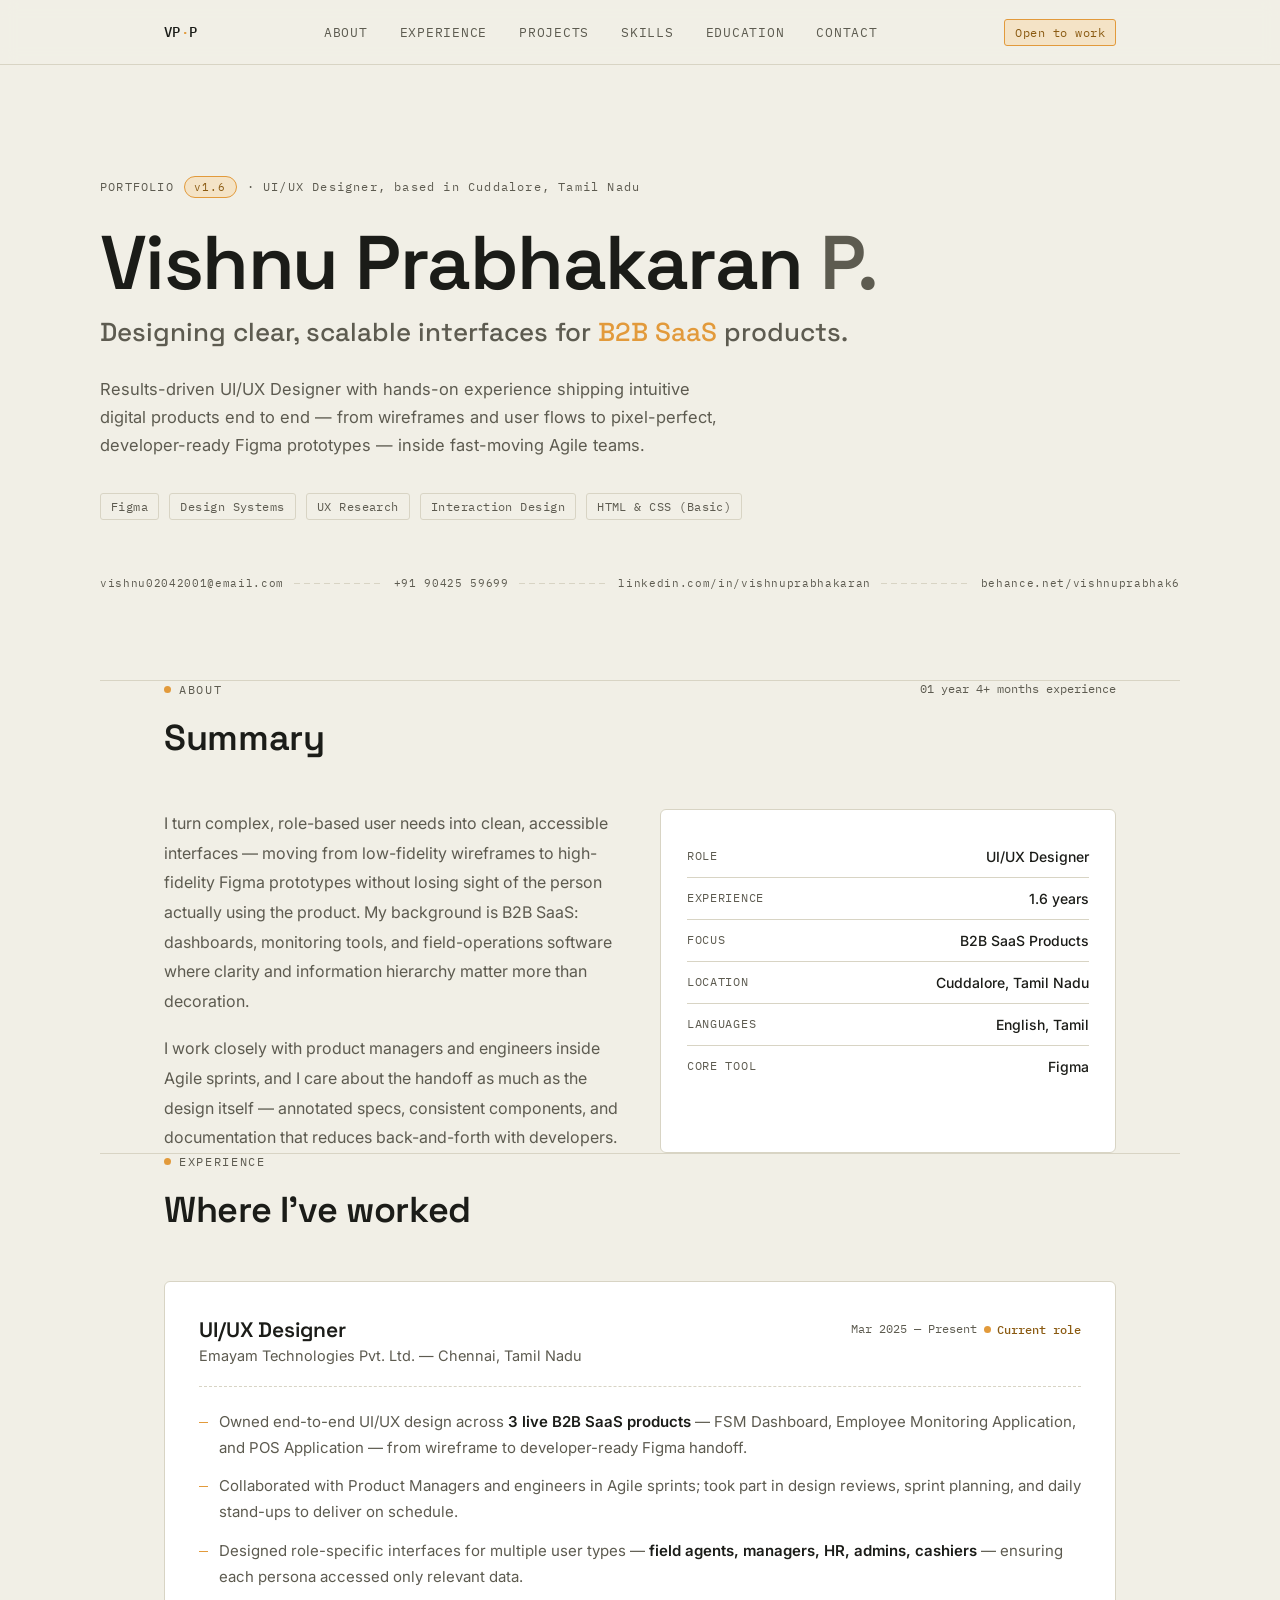
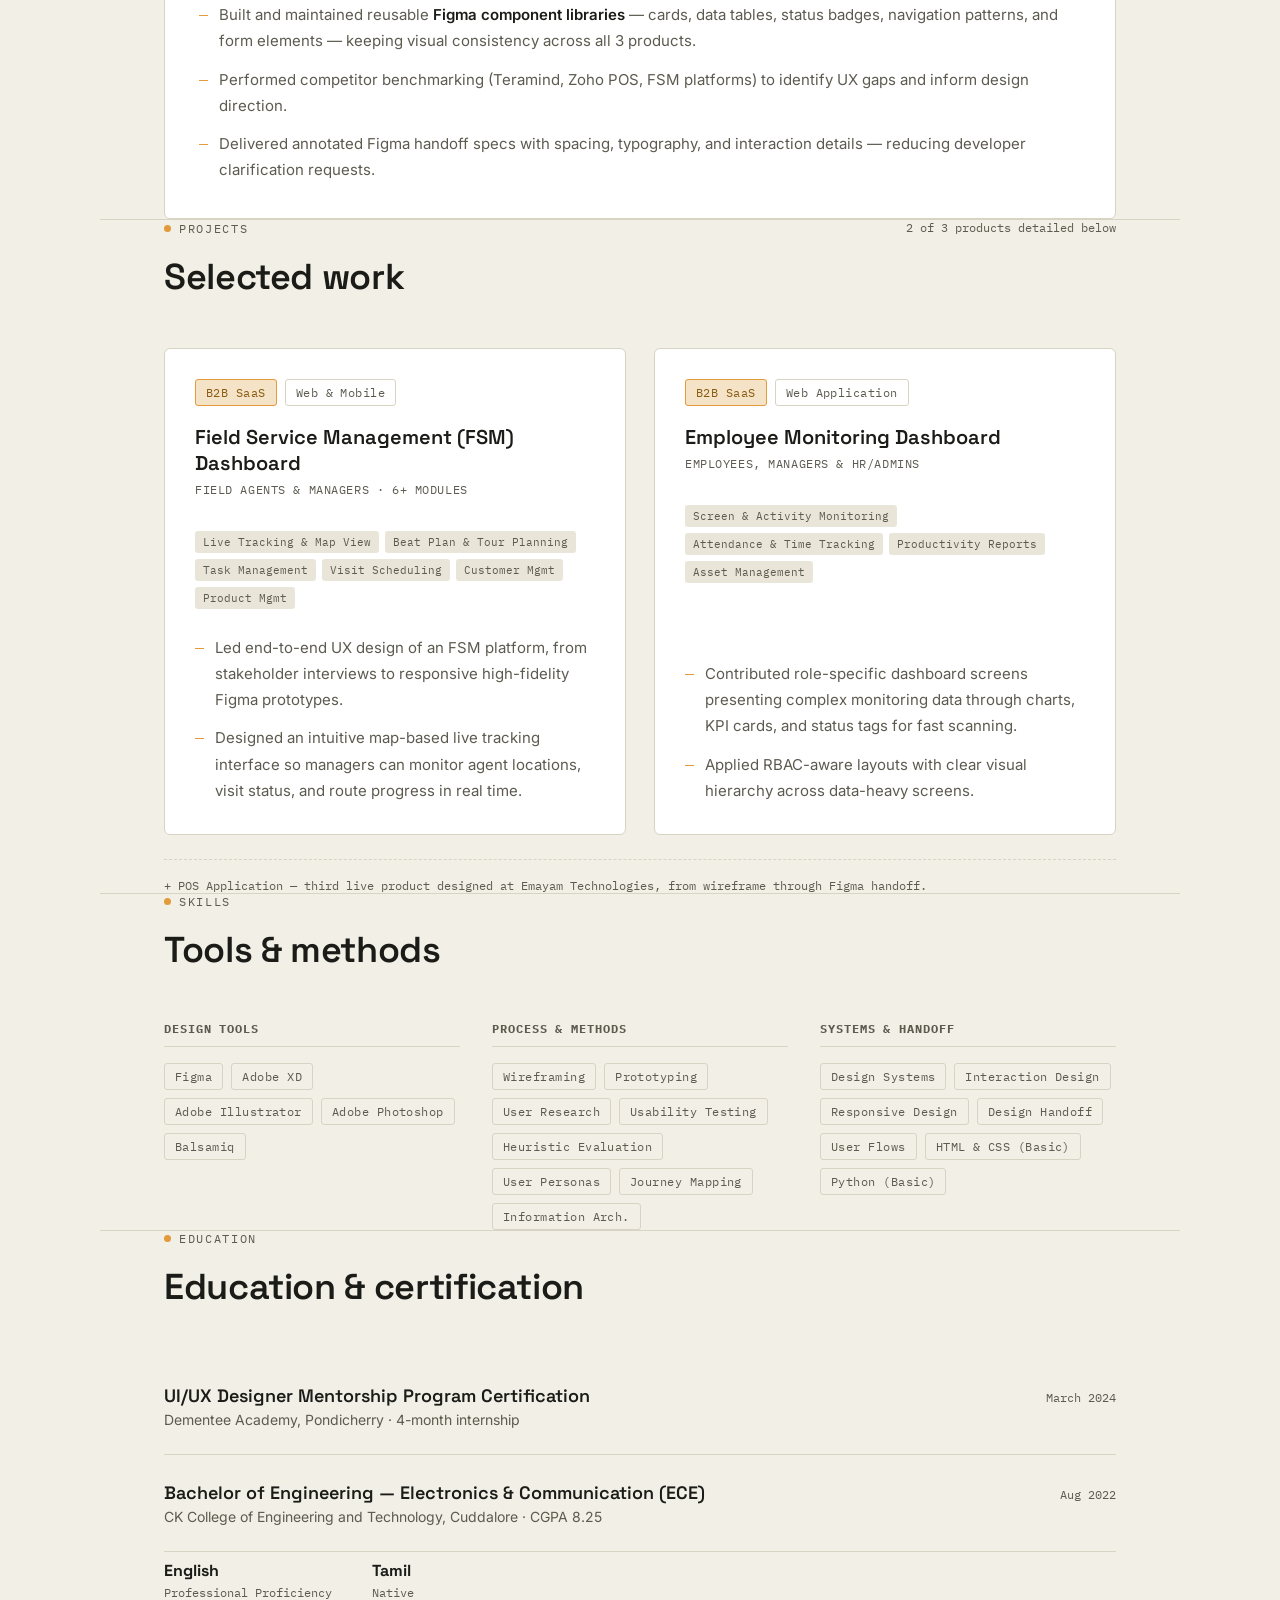
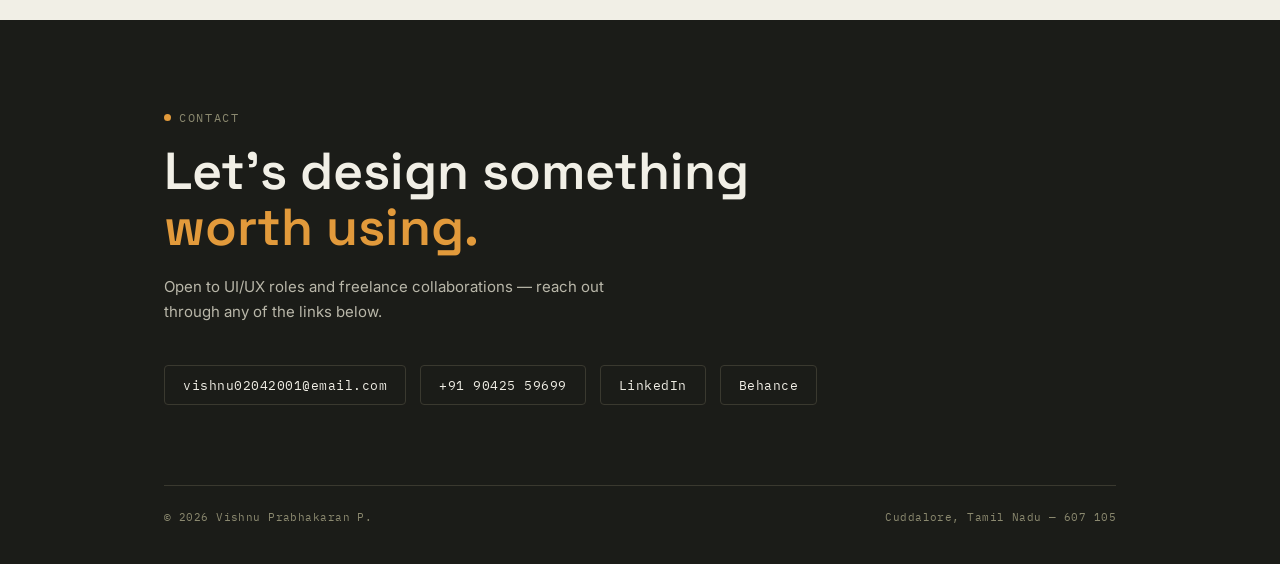
==== index.html @ 90a0cad5 "Initial portfolio commit" ====
<!DOCTYPE html>
<html lang="en">
<head>
<meta charset="UTF-8">
<meta name="viewport" content="width=device-width, initial-scale=1.0">
<title>Vishnu Prabhakaran P — UI/UX Designer</title>
<link rel="preconnect" href="https://fonts.googleapis.com">
<link rel="preconnect" href="https://fonts.gstatic.com" crossorigin>
<link href="https://fonts.googleapis.com/css2?family=Space+Grotesk:wght@400;500;600;700&family=Inter:wght@400;500;600&family=IBM+Plex+Mono:wght@400;500&display=swap" rel="stylesheet">
<style>
  :root{
    /* 60% */
    --paper: #F1EFE6;
    --paper-2: #E9E6D9;
    /* 30% */
    --ink: #1B1C18;
    --ink-soft: #5D5B50;
    /* 10% */
    --accent: #E29A3B;
    --accent-soft: #F4E3C6;

    --line: #D8D4C4;
    --white: #FFFFFF;

    --font-display: 'Space Grotesk', sans-serif;
    --font-body: 'Inter', sans-serif;
    --font-mono: 'IBM Plex Mono', monospace;

    --max: 1080px;
    --gutter: clamp(20px, 5vw, 64px);
  }

  *{margin:0;padding:0;box-sizing:border-box;}
  html{scroll-behavior:smooth;}
  body{
    background:var(--paper);
    color:var(--ink);
    font-family:var(--font-body);
    -webkit-font-smoothing:antialiased;
    overflow-x:hidden;
  }
  ::selection{background:var(--accent); color:var(--ink);}

  a{color:inherit; text-decoration:none;}
  .wrap{max-width:var(--max); margin:0 auto; padding:0 var(--gutter);}

  /* ---------- utility: mono eyebrow / status dot ---------- */
  .eyebrow{
    display:flex; align-items:center; gap:8px;
    font-family:var(--font-mono); font-size:12px; letter-spacing:.14em;
    text-transform:uppercase; color:var(--ink-soft);
    margin-bottom:18px;
  }
  .dot{width:7px; height:7px; border-radius:50%; background:var(--accent); flex-shrink:0;}

  .tag{
    font-family:var(--font-mono); font-size:11.5px; letter-spacing:.04em;
    padding:5px 10px; border:1px solid var(--line); border-radius:3px;
    color:var(--ink-soft); white-space:nowrap;
  }
  .tag.accent{ border-color:var(--accent); color:#8a5a11; background:var(--accent-soft); }

  /* ---------- nav ---------- */
  header{
    position:sticky; top:0; z-index:50;
    background:rgba(241,239,230,.88); backdrop-filter:blur(8px);
    border-bottom:1px solid var(--line);
  }
  nav.wrap{
    display:flex; align-items:center; justify-content:space-between;
    height:64px;
  }
  .logo{font-family:var(--font-mono); font-size:14px; font-weight:500; letter-spacing:.02em;}
  .logo span{color:var(--accent);}
  .navlinks{display:flex; gap:32px; font-family:var(--font-mono); font-size:12.5px; letter-spacing:.06em; text-transform:uppercase;}
  .navlinks a{position:relative; color:var(--ink-soft); transition:color .2s;}
  .navlinks a:hover{color:var(--ink);}
  .navlinks a::after{
    content:''; position:absolute; left:0; bottom:-4px; width:0; height:1px;
    background:var(--accent); transition:width .25s ease;
  }
  .navlinks a:hover::after{width:100%;}
  .navlinks{display:none;}
  @media(min-width:720px){.navlinks{display:flex;}}

  /* ---------- hero ---------- */
  .hero{padding:110px 0 90px; position:relative;}
  .hero .version{
    font-family:var(--font-mono); font-size:12px; color:var(--ink-soft);
    letter-spacing:.1em; margin-bottom:26px; display:inline-flex; align-items:center; gap:10px;
  }
  .hero .version .pill{
    border:1px solid var(--accent); color:#8a5a11; background:var(--accent-soft);
    padding:3px 9px; border-radius:20px; font-size:11px;
  }
  h1.name{
    font-family:var(--font-display); font-weight:600;
    font-size:clamp(40px, 7vw, 76px); line-height:1.02; letter-spacing:-.02em;
  }
  h1.name em{font-style:normal; color:var(--ink-soft);}
  .role{
    font-family:var(--font-display); font-weight:500;
    font-size:clamp(18px, 2.4vw, 26px); color:var(--ink-soft); margin-top:14px;
  }
  .role .accent-word{color:var(--accent);}
  .lede{
    max-width:620px; margin-top:26px; font-size:16.5px; line-height:1.7; color:var(--ink-soft);
  }
  .hero-meta{
    display:flex; flex-wrap:wrap; gap:10px; margin-top:34px;
  }

  /* dimension / annotation line — signature motif */
  .spec-line{
    display:flex; align-items:center; gap:10px; margin:56px 0 0;
    font-family:var(--font-mono); font-size:11px; color:var(--ink-soft); letter-spacing:.06em;
  }
  .spec-line .rule{flex:1; height:1px; background:repeating-linear-gradient(90deg, var(--line) 0 6px, transparent 6px 10px);}

  /* ---------- section shell ---------- */
  section{padding:88px 0;}
  section.bordered{border-top:1px solid var(--line);}
  .section-head{
    display:flex; align-items:baseline; justify-content:space-between;
    margin-bottom:48px; gap:24px; flex-wrap:wrap;
  }
  h2.h-title{
    font-family:var(--font-display); font-weight:600;
    font-size:clamp(26px, 3.4vw, 36px); letter-spacing:-.01em;
  }
  .h-note{font-family:var(--font-mono); font-size:12px; color:var(--ink-soft);}

  /* ---------- about ---------- */
  .about-grid{display:grid; grid-template-columns:1fr; gap:40px;}
  @media(min-width:800px){.about-grid{grid-template-columns:1fr 1fr;}}
  .about-text p{font-size:16px; line-height:1.85; color:var(--ink-soft);}
  .about-facts{
    border:1px solid var(--line); border-radius:6px; padding:26px;
    background:var(--white);
  }
  .fact-row{
    display:flex; justify-content:space-between; padding:12px 0;
    border-bottom:1px solid var(--line); font-size:14px;
  }
  .fact-row:last-child{border-bottom:none;}
  .fact-row .k{font-family:var(--font-mono); color:var(--ink-soft); text-transform:uppercase; font-size:11.5px; letter-spacing:.06em;}
  .fact-row .v{font-weight:500; text-align:right;}

  /* ---------- experience ---------- */
  .exp-card{
    border:1px solid var(--line); border-radius:6px; background:var(--white);
    padding:34px; position:relative;
  }
  .exp-top{
    display:flex; justify-content:space-between; align-items:flex-start;
    flex-wrap:wrap; gap:12px; margin-bottom:22px; padding-bottom:22px; border-bottom:1px dashed var(--line);
  }
  .exp-role{font-family:var(--font-display); font-weight:600; font-size:21px;}
  .exp-company{color:var(--ink-soft); font-size:14.5px; margin-top:4px;}
  .exp-dates{
    font-family:var(--font-mono); font-size:12px; text-align:right;
    color:var(--ink-soft);
  }
  .exp-dates .status{
    display:inline-flex; align-items:center; gap:6px; margin-top:6px;
    color:#8a5a11; font-weight:500;
  }
  ul.bullets{list-style:none;}
  ul.bullets li{
    position:relative; padding-left:20px; font-size:15px; line-height:1.75;
    color:var(--ink-soft); margin-bottom:12px;
  }
  ul.bullets li::before{
    content:'—'; position:absolute; left:0; color:var(--accent); font-family:var(--font-mono);
  }
  ul.bullets li:last-child{margin-bottom:0;}
  ul.bullets li b{color:var(--ink); font-weight:600;}

  /* ---------- projects ---------- */
  .proj-grid{display:grid; grid-template-columns:1fr; gap:28px;}
  @media(min-width:800px){.proj-grid{grid-template-columns:1fr 1fr;}}
  .proj-card{
    border:1px solid var(--line); border-radius:6px; background:var(--white);
    padding:30px; display:flex; flex-direction:column; height:100%;
  }
  .proj-tags{display:flex; gap:8px; flex-wrap:wrap; margin-bottom:18px;}
  .proj-title{font-family:var(--font-display); font-weight:600; font-size:20px; margin-bottom:6px;}
  .proj-sub{font-family:var(--font-mono); font-size:11.5px; color:var(--ink-soft); text-transform:uppercase; letter-spacing:.05em; margin-bottom:18px;}
  .proj-card ul.bullets{margin-top:auto; padding-top:6px;}
  .proj-modules{
    display:flex; flex-wrap:wrap; gap:6px; margin:16px 0 20px;
  }
  .module-chip{
    font-family:var(--font-mono); font-size:10.8px; color:var(--ink-soft);
    background:var(--paper-2); border-radius:3px; padding:4px 8px;
  }
  .proj-note{
    margin-top:24px; padding-top:18px; border-top:1px dashed var(--line);
    font-family:var(--font-mono); font-size:11.5px; color:var(--ink-soft);
  }

  /* ---------- skills ---------- */
  .skill-groups{display:grid; grid-template-columns:1fr; gap:32px;}
  @media(min-width:720px){.skill-groups{grid-template-columns:repeat(3,1fr);}}
  .skill-group h3{
    font-family:var(--font-mono); font-size:11.5px; text-transform:uppercase;
    letter-spacing:.08em; color:var(--ink-soft); margin-bottom:16px;
    padding-bottom:10px; border-bottom:1px solid var(--line);
  }
  .skill-pills{display:flex; flex-wrap:wrap; gap:8px;}

  /* ---------- education ---------- */
  .edu-item{
    display:grid; grid-template-columns:1fr; gap:6px;
    padding:26px 0; border-bottom:1px solid var(--line);
  }
  .edu-item:first-child{padding-top:0;}
  .edu-item:last-child{border-bottom:none;}
  @media(min-width:680px){.edu-item{grid-template-columns:1fr auto; align-items:baseline; gap:20px;}}
  .edu-title{font-family:var(--font-display); font-weight:600; font-size:18px;}
  .edu-sub{color:var(--ink-soft); font-size:14px; margin-top:4px;}
  .edu-date{font-family:var(--font-mono); font-size:12px; color:var(--ink-soft); white-space:nowrap;}

  .lang-row{display:flex; gap:40px; margin-top:8px; flex-wrap:wrap;}
  .lang-item{font-size:14.5px;}
  .lang-item b{font-family:var(--font-display); display:block; font-size:16px; margin-bottom:2px;}
  .lang-item span{font-family:var(--font-mono); font-size:11.5px; color:var(--ink-soft);}

  /* ---------- footer / contact ---------- */
  footer{
    background:var(--ink); color:var(--paper); padding:90px 0 40px; margin-top:20px;
  }
  .foot-head{
    font-family:var(--font-display); font-weight:600;
    font-size:clamp(30px, 5vw, 52px); line-height:1.08; max-width:620px;
  }
  .foot-head .accent-word{color:var(--accent);}
  .foot-sub{color:#B9B7A9; margin-top:18px; max-width:480px; font-size:15px; line-height:1.7;}
  .foot-links{
    display:flex; flex-wrap:wrap; gap:14px; margin-top:40px;
  }
  .foot-links a{
    font-family:var(--font-mono); font-size:12.5px; letter-spacing:.04em;
    border:1px solid #3A392F; padding:11px 18px; border-radius:4px;
    transition:border-color .2s, color .2s; color:var(--paper);
  }
  .foot-links a:hover{border-color:var(--accent); color:var(--accent);}
  .foot-bottom{
    margin-top:80px; padding-top:24px; border-top:1px solid #3A392F;
    display:flex; justify-content:space-between; flex-wrap:wrap; gap:12px;
    font-family:var(--font-mono); font-size:11px; color:#8B896F; letter-spacing:.04em;
  }
</style>
</head>
<body>

<header>
  <nav class="wrap">
    <div class="logo">VP<span>·</span>P</div>
    <div class="navlinks">
      <a href="#about">About</a>
      <a href="#experience">Experience</a>
      <a href="#projects">Projects</a>
      <a href="#skills">Skills</a>
      <a href="#education">Education</a>
      <a href="#contact">Contact</a>
    </div>
    <div class="tag accent">Open to work</div>
  </nav>
</header>

<main>

  <!-- HERO -->
  <section class="hero wrap">
    <div class="version">
      <span>PORTFOLIO</span>
      <span class="pill">v1.6</span>
      <span>· UI/UX Designer, based in Cuddalore, Tamil Nadu</span>
    </div>
    <h1 class="name">Vishnu Prabhakaran <em>P.</em></h1>
    <p class="role">Designing clear, scalable interfaces for <span class="accent-word">B2B SaaS</span> products.</p>
    <p class="lede">
      Results-driven UI/UX Designer with hands-on experience shipping intuitive digital products
      end to end — from wireframes and user flows to pixel-perfect, developer-ready Figma prototypes —
      inside fast-moving Agile teams.
    </p>
    <div class="hero-meta">
      <span class="tag">Figma</span>
      <span class="tag">Design Systems</span>
      <span class="tag">UX Research</span>
      <span class="tag">Interaction Design</span>
      <span class="tag">HTML &amp; CSS (Basic)</span>
    </div>
    <div class="spec-line">
      <span>vishnu02042001@email.com</span>
      <span class="rule"></span>
      <span>+91 90425 59699</span>
      <span class="rule"></span>
      <span>linkedin.com/in/vishnuprabhakaran</span>
      <span class="rule"></span>
      <span>behance.net/vishnuprabhak6</span>
    </div>
  </section>

  <!-- ABOUT -->
  <section id="about" class="bordered wrap">
    <div class="section-head">
      <div>
        <div class="eyebrow"><span class="dot"></span>About</div>
        <h2 class="h-title">Summary</h2>
      </div>
      <span class="h-note">01 year 4+ months experience</span>
    </div>
    <div class="about-grid">
      <div class="about-text">
        <p>
          I turn complex, role-based user needs into clean, accessible interfaces — moving from
          low-fidelity wireframes to high-fidelity Figma prototypes without losing sight of the
          person actually using the product. My background is B2B SaaS: dashboards, monitoring
          tools, and field-operations software where clarity and information hierarchy matter more
          than decoration.
        </p>
        <p style="margin-top:18px;">
          I work closely with product managers and engineers inside Agile sprints, and I care about
          the handoff as much as the design itself — annotated specs, consistent components, and
          documentation that reduces back-and-forth with developers.
        </p>
      </div>
      <div class="about-facts">
        <div class="fact-row"><span class="k">Role</span><span class="v">UI/UX Designer</span></div>
        <div class="fact-row"><span class="k">Experience</span><span class="v">1.6 years</span></div>
        <div class="fact-row"><span class="k">Focus</span><span class="v">B2B SaaS Products</span></div>
        <div class="fact-row"><span class="k">Location</span><span class="v">Cuddalore, Tamil Nadu</span></div>
        <div class="fact-row"><span class="k">Languages</span><span class="v">English, Tamil</span></div>
        <div class="fact-row"><span class="k">Core tool</span><span class="v">Figma</span></div>
      </div>
    </div>
  </section>

  <!-- EXPERIENCE -->
  <section id="experience" class="bordered wrap">
    <div class="section-head">
      <div>
        <div class="eyebrow"><span class="dot"></span>Experience</div>
        <h2 class="h-title">Where I've worked</h2>
      </div>
    </div>
    <div class="exp-card">
      <div class="exp-top">
        <div>
          <div class="exp-role">UI/UX Designer</div>
          <div class="exp-company">Emayam Technologies Pvt. Ltd. — Chennai, Tamil Nadu</div>
        </div>
        <div class="exp-dates">
          Mar 2025 — Present
          <div class="status"><span class="dot"></span>Current role</div>
        </div>
      </div>
      <ul class="bullets">
        <li>Owned end-to-end UI/UX design across <b>3 live B2B SaaS products</b> — FSM Dashboard, Employee Monitoring Application, and POS Application — from wireframe to developer-ready Figma handoff.</li>
        <li>Collaborated with Product Managers and engineers in Agile sprints; took part in design reviews, sprint planning, and daily stand-ups to deliver on schedule.</li>
        <li>Designed role-specific interfaces for multiple user types — <b>field agents, managers, HR, admins, cashiers</b> — ensuring each persona accessed only relevant data.</li>
        <li>Built and maintained reusable <b>Figma component libraries</b> — cards, data tables, status badges, navigation patterns, and form elements — keeping visual consistency across all 3 products.</li>
        <li>Performed competitor benchmarking (Teramind, Zoho POS, FSM platforms) to identify UX gaps and inform design direction.</li>
        <li>Delivered annotated Figma handoff specs with spacing, typography, and interaction details — reducing developer clarification requests.</li>
      </ul>
    </div>
  </section>

  <!-- PROJECTS -->
  <section id="projects" class="bordered wrap">
    <div class="section-head">
      <div>
        <div class="eyebrow"><span class="dot"></span>Projects</div>
        <h2 class="h-title">Selected work</h2>
      </div>
      <span class="h-note">2 of 3 products detailed below</span>
    </div>
    <div class="proj-grid">
      <div class="proj-card">
        <div class="proj-tags">
          <span class="tag accent">B2B SaaS</span>
          <span class="tag">Web &amp; Mobile</span>
        </div>
        <div class="proj-title">Field Service Management (FSM) Dashboard</div>
        <div class="proj-sub">Field agents &amp; managers · 6+ modules</div>
        <div class="proj-modules">
          <span class="module-chip">Live Tracking &amp; Map View</span>
          <span class="module-chip">Beat Plan &amp; Tour Planning</span>
          <span class="module-chip">Task Management</span>
          <span class="module-chip">Visit Scheduling</span>
          <span class="module-chip">Customer Mgmt</span>
          <span class="module-chip">Product Mgmt</span>
        </div>
        <ul class="bullets">
          <li>Led end-to-end UX design of an FSM platform, from stakeholder interviews to responsive high-fidelity Figma prototypes.</li>
          <li>Designed an intuitive map-based live tracking interface so managers can monitor agent locations, visit status, and route progress in real time.</li>
        </ul>
      </div>
      <div class="proj-card">
        <div class="proj-tags">
          <span class="tag accent">B2B SaaS</span>
          <span class="tag">Web Application</span>
        </div>
        <div class="proj-title">Employee Monitoring Dashboard</div>
        <div class="proj-sub">Employees, managers &amp; HR/admins</div>
        <div class="proj-modules">
          <span class="module-chip">Screen &amp; Activity Monitoring</span>
          <span class="module-chip">Attendance &amp; Time Tracking</span>
          <span class="module-chip">Productivity Reports</span>
          <span class="module-chip">Asset Management</span>
        </div>
        <ul class="bullets">
          <li>Contributed role-specific dashboard screens presenting complex monitoring data through charts, KPI cards, and status tags for fast scanning.</li>
          <li>Applied RBAC-aware layouts with clear visual hierarchy across data-heavy screens.</li>
        </ul>
      </div>
    </div>
    <div class="proj-note">+ POS Application — third live product designed at Emayam Technologies, from wireframe through Figma handoff.</div>
  </section>

  <!-- SKILLS -->
  <section id="skills" class="bordered wrap">
    <div class="section-head">
      <div>
        <div class="eyebrow"><span class="dot"></span>Skills</div>
        <h2 class="h-title">Tools &amp; methods</h2>
      </div>
    </div>
    <div class="skill-groups">
      <div class="skill-group">
        <h3>Design Tools</h3>
        <div class="skill-pills">
          <span class="tag">Figma</span>
          <span class="tag">Adobe XD</span>
          <span class="tag">Adobe Illustrator</span>
          <span class="tag">Adobe Photoshop</span>
          <span class="tag">Balsamiq</span>
        </div>
      </div>
      <div class="skill-group">
        <h3>Process &amp; Methods</h3>
        <div class="skill-pills">
          <span class="tag">Wireframing</span>
          <span class="tag">Prototyping</span>
          <span class="tag">User Research</span>
          <span class="tag">Usability Testing</span>
          <span class="tag">Heuristic Evaluation</span>
          <span class="tag">User Personas</span>
          <span class="tag">Journey Mapping</span>
          <span class="tag">Information Arch.</span>
        </div>
      </div>
      <div class="skill-group">
        <h3>Systems &amp; Handoff</h3>
        <div class="skill-pills">
          <span class="tag">Design Systems</span>
          <span class="tag">Interaction Design</span>
          <span class="tag">Responsive Design</span>
          <span class="tag">Design Handoff</span>
          <span class="tag">User Flows</span>
          <span class="tag">HTML &amp; CSS (Basic)</span>
          <span class="tag">Python (Basic)</span>
        </div>
      </div>
    </div>
  </section>

  <!-- EDUCATION -->
  <section id="education" class="bordered wrap">
    <div class="section-head">
      <div>
        <div class="eyebrow"><span class="dot"></span>Education</div>
        <h2 class="h-title">Education &amp; certification</h2>
      </div>
    </div>
    <div class="edu-item">
      <div>
        <div class="edu-title">UI/UX Designer Mentorship Program Certification</div>
        <div class="edu-sub">Dementee Academy, Pondicherry · 4-month internship</div>
      </div>
      <div class="edu-date">March 2024</div>
    </div>
    <div class="edu-item">
      <div>
        <div class="edu-title">Bachelor of Engineering — Electronics &amp; Communication (ECE)</div>
        <div class="edu-sub">CK College of Engineering and Technology, Cuddalore · CGPA 8.25</div>
      </div>
      <div class="edu-date">Aug 2022</div>
    </div>

    <div class="lang-row">
      <div class="lang-item"><b>English</b><span>Professional Proficiency</span></div>
      <div class="lang-item"><b>Tamil</b><span>Native</span></div>
    </div>
  </section>

</main>

<footer id="contact">
  <div class="wrap">
    <div class="eyebrow" style="color:#8B896F;"><span class="dot"></span>Contact</div>
    <h2 class="foot-head">Let's design something <span class="accent-word">worth using.</span></h2>
    <p class="foot-sub">Open to UI/UX roles and freelance collaborations — reach out through any of the links below.</p>
    <div class="foot-links">
      <a href="mailto:vishnu02042001@email.com">vishnu02042001@email.com</a>
      <a href="tel:+919042559699">+91 90425 59699</a>
      <a href="https://www.linkedin.com/in/vishnuprabhakaran" target="_blank" rel="noopener">LinkedIn</a>
      <a href="https://www.behance.net/vishnuprabhak6" target="_blank" rel="noopener">Behance</a>
    </div>
    <div class="foot-bottom">
      <span>© 2026 Vishnu Prabhakaran P.</span>
      <span>Cuddalore, Tamil Nadu — 607 105</span>
    </div>
  </div>
</footer>

</body>
</html>
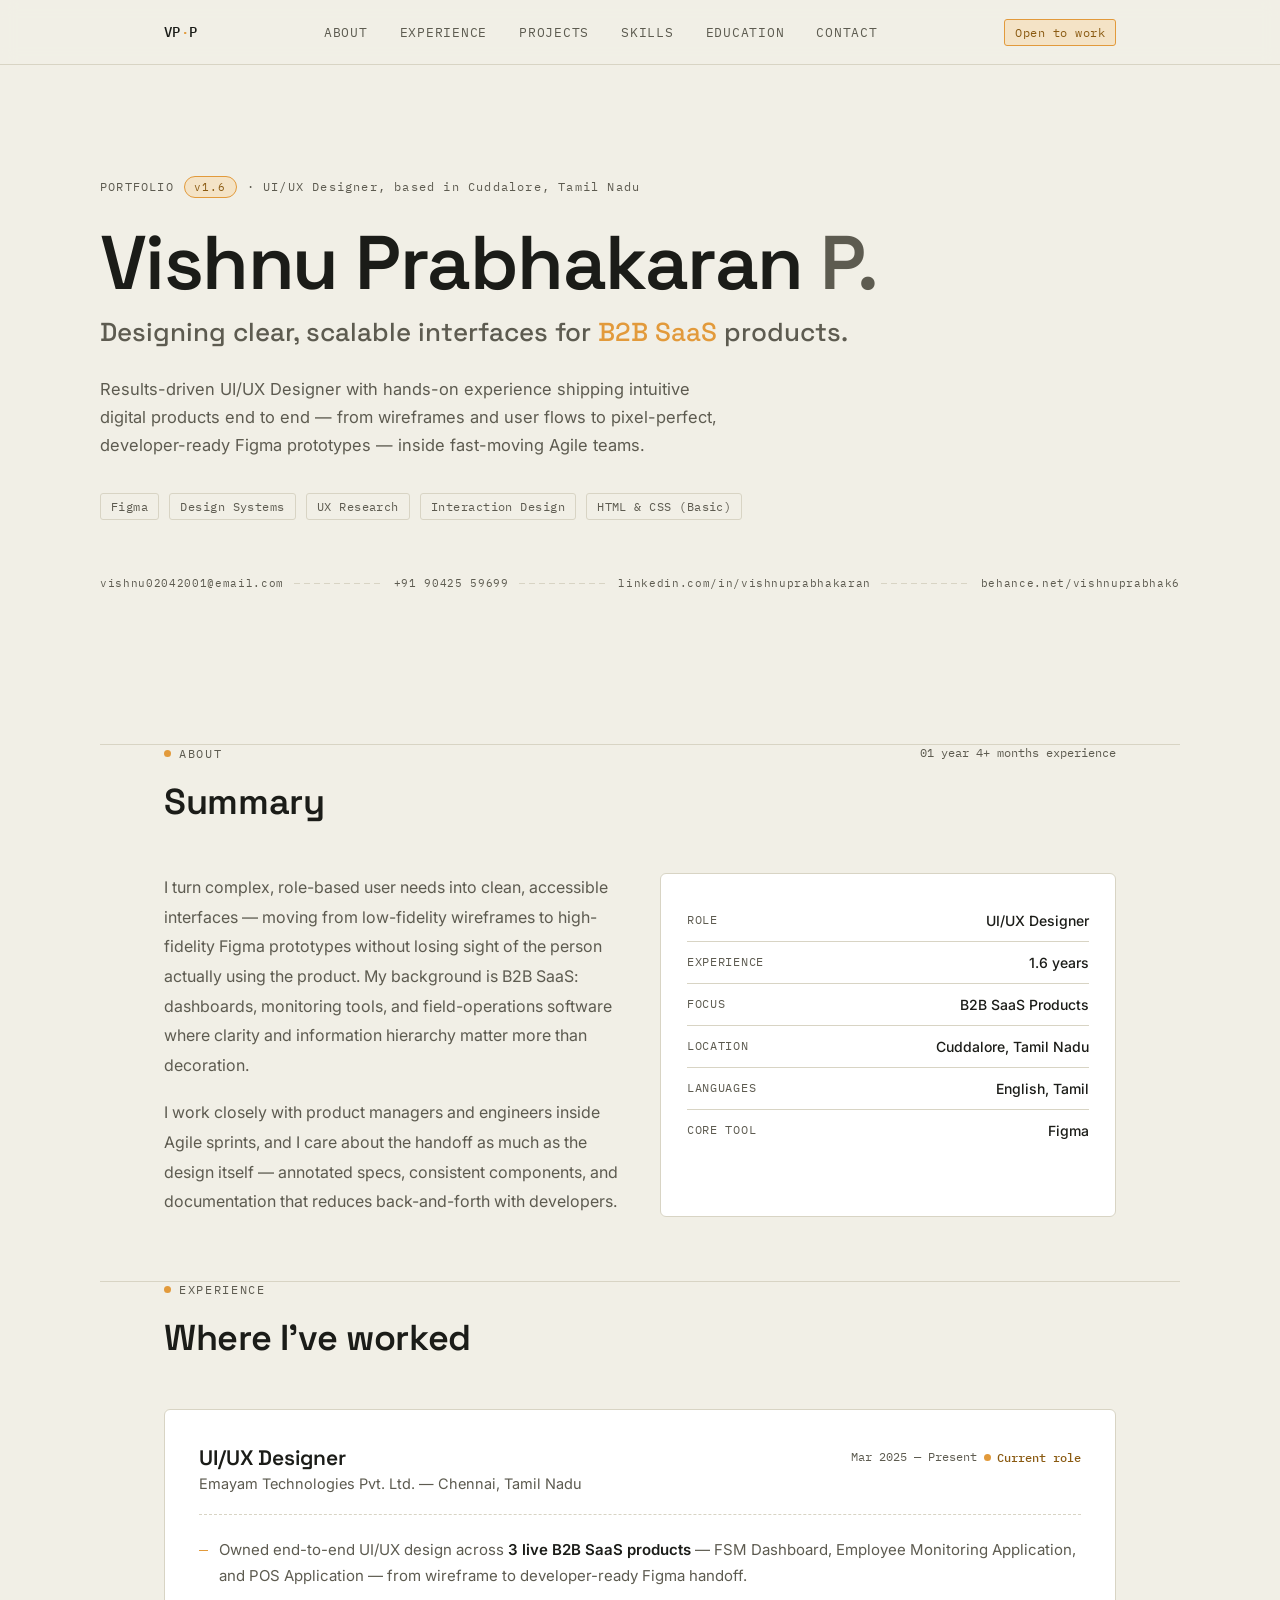
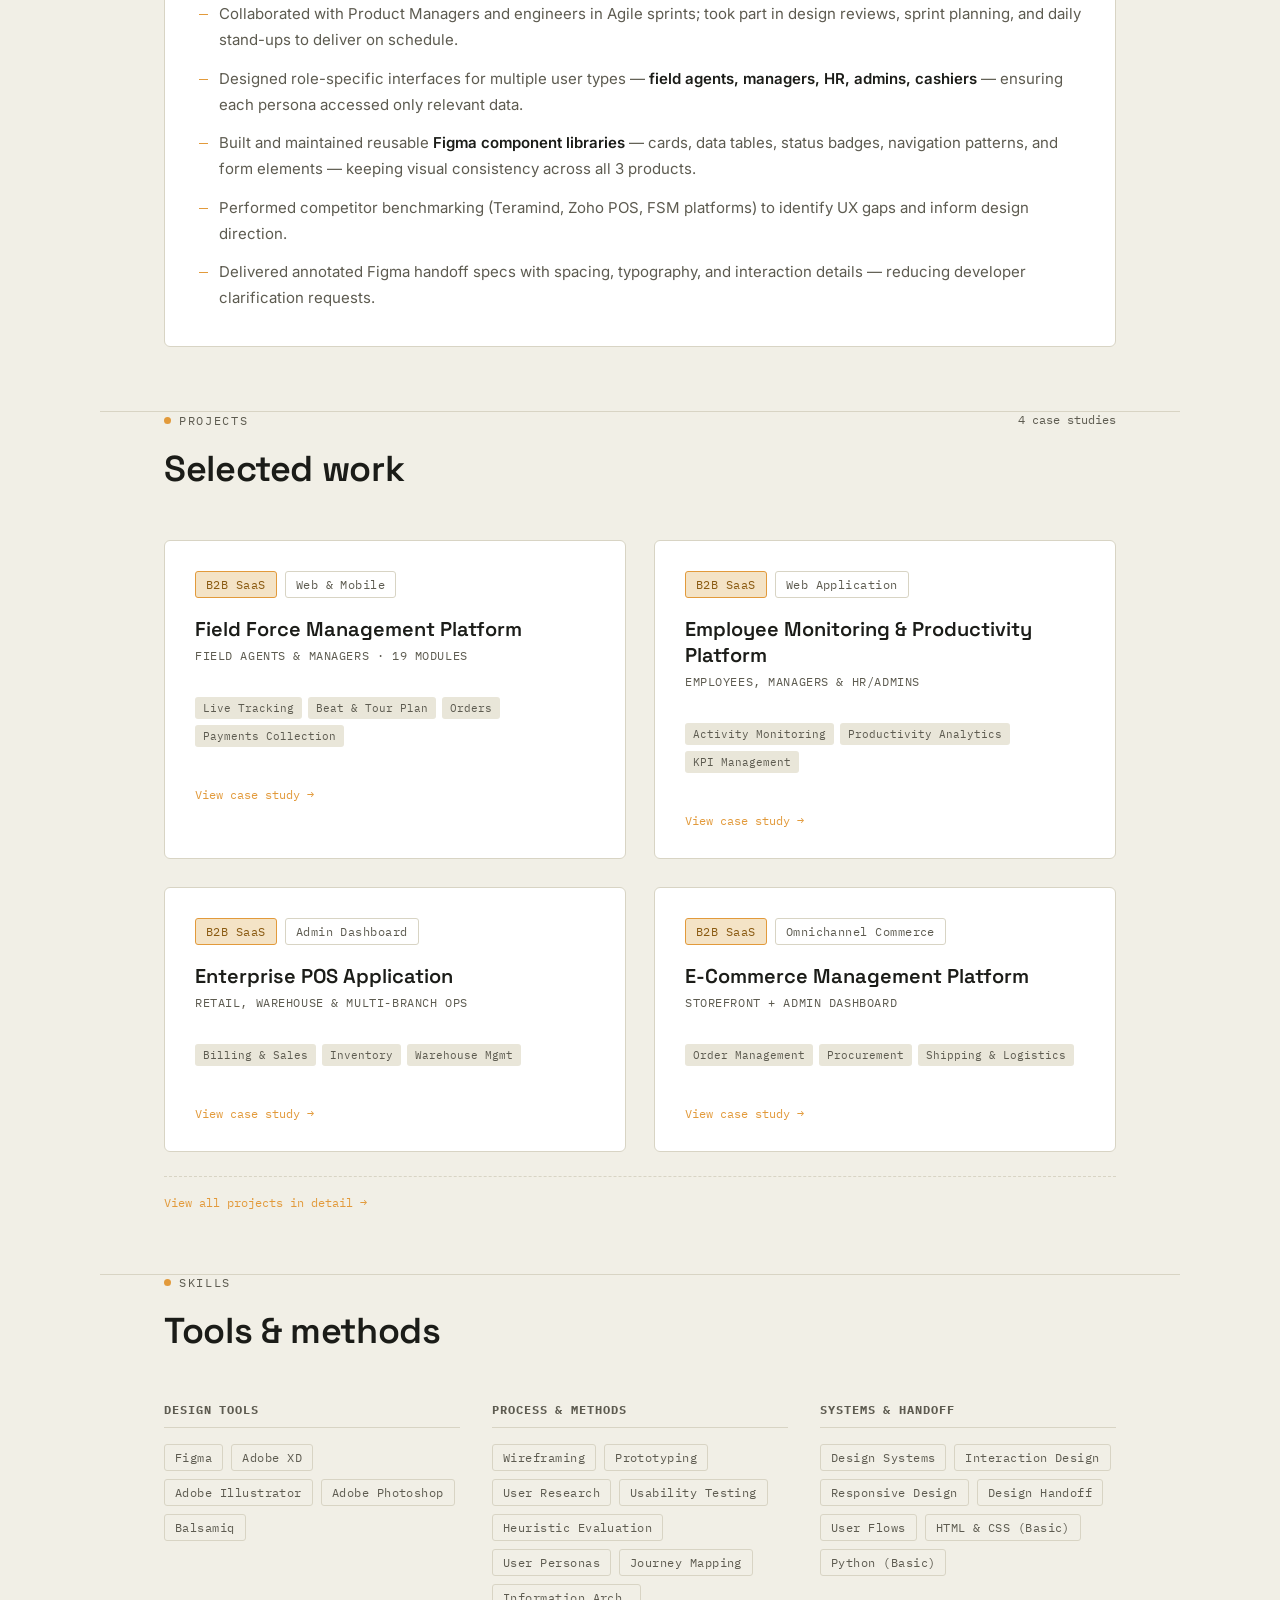
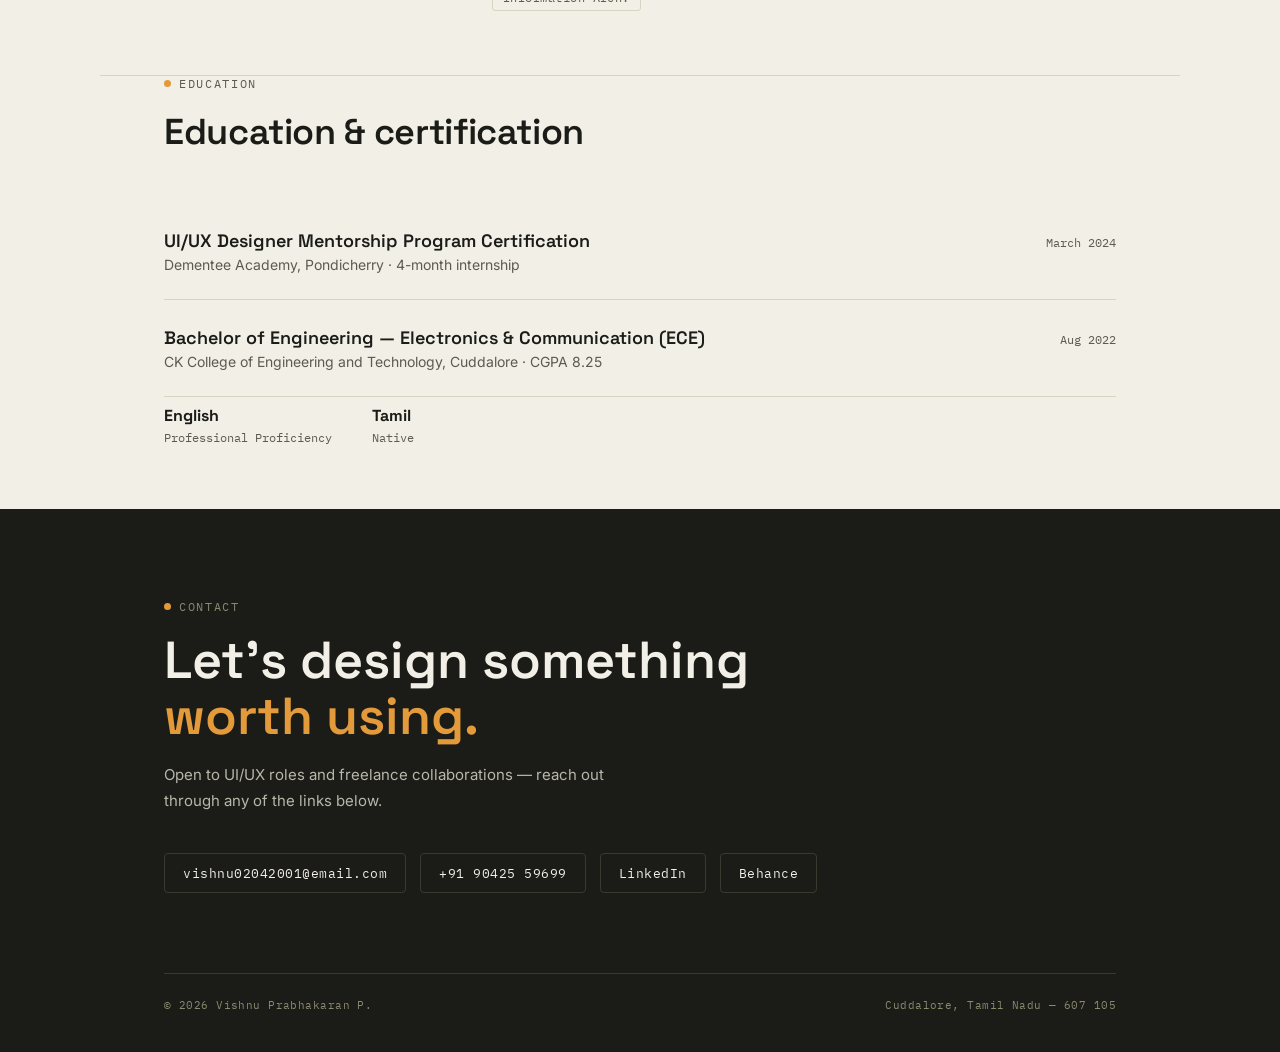
==== commit 9c9a5805: "Add multi-page projects section" ====
--- a/index.html
+++ b/index.html
@@ -4,253 +4,7 @@
 <meta charset="UTF-8">
 <meta name="viewport" content="width=device-width, initial-scale=1.0">
 <title>Vishnu Prabhakaran P — UI/UX Designer</title>
-<link rel="preconnect" href="https://fonts.googleapis.com">
-<link rel="preconnect" href="https://fonts.gstatic.com" crossorigin>
-<link href="https://fonts.googleapis.com/css2?family=Space+Grotesk:wght@400;500;600;700&family=Inter:wght@400;500;600&family=IBM+Plex+Mono:wght@400;500&display=swap" rel="stylesheet">
-<style>
-  :root{
-    /* 60% */
-    --paper: #F1EFE6;
-    --paper-2: #E9E6D9;
-    /* 30% */
-    --ink: #1B1C18;
-    --ink-soft: #5D5B50;
-    /* 10% */
-    --accent: #E29A3B;
-    --accent-soft: #F4E3C6;
-
-    --line: #D8D4C4;
-    --white: #FFFFFF;
-
-    --font-display: 'Space Grotesk', sans-serif;
-    --font-body: 'Inter', sans-serif;
-    --font-mono: 'IBM Plex Mono', monospace;
-
-    --max: 1080px;
-    --gutter: clamp(20px, 5vw, 64px);
-  }
-
-  *{margin:0;padding:0;box-sizing:border-box;}
-  html{scroll-behavior:smooth;}
-  body{
-    background:var(--paper);
-    color:var(--ink);
-    font-family:var(--font-body);
-    -webkit-font-smoothing:antialiased;
-    overflow-x:hidden;
-  }
-  ::selection{background:var(--accent); color:var(--ink);}
-
-  a{color:inherit; text-decoration:none;}
-  .wrap{max-width:var(--max); margin:0 auto; padding:0 var(--gutter);}
-
-  /* ---------- utility: mono eyebrow / status dot ---------- */
-  .eyebrow{
-    display:flex; align-items:center; gap:8px;
-    font-family:var(--font-mono); font-size:12px; letter-spacing:.14em;
-    text-transform:uppercase; color:var(--ink-soft);
-    margin-bottom:18px;
-  }
-  .dot{width:7px; height:7px; border-radius:50%; background:var(--accent); flex-shrink:0;}
-
-  .tag{
-    font-family:var(--font-mono); font-size:11.5px; letter-spacing:.04em;
-    padding:5px 10px; border:1px solid var(--line); border-radius:3px;
-    color:var(--ink-soft); white-space:nowrap;
-  }
-  .tag.accent{ border-color:var(--accent); color:#8a5a11; background:var(--accent-soft); }
-
-  /* ---------- nav ---------- */
-  header{
-    position:sticky; top:0; z-index:50;
-    background:rgba(241,239,230,.88); backdrop-filter:blur(8px);
-    border-bottom:1px solid var(--line);
-  }
-  nav.wrap{
-    display:flex; align-items:center; justify-content:space-between;
-    height:64px;
-  }
-  .logo{font-family:var(--font-mono); font-size:14px; font-weight:500; letter-spacing:.02em;}
-  .logo span{color:var(--accent);}
-  .navlinks{display:flex; gap:32px; font-family:var(--font-mono); font-size:12.5px; letter-spacing:.06em; text-transform:uppercase;}
-  .navlinks a{position:relative; color:var(--ink-soft); transition:color .2s;}
-  .navlinks a:hover{color:var(--ink);}
-  .navlinks a::after{
-    content:''; position:absolute; left:0; bottom:-4px; width:0; height:1px;
-    background:var(--accent); transition:width .25s ease;
-  }
-  .navlinks a:hover::after{width:100%;}
-  .navlinks{display:none;}
-  @media(min-width:720px){.navlinks{display:flex;}}
-
-  /* ---------- hero ---------- */
-  .hero{padding:110px 0 90px; position:relative;}
-  .hero .version{
-    font-family:var(--font-mono); font-size:12px; color:var(--ink-soft);
-    letter-spacing:.1em; margin-bottom:26px; display:inline-flex; align-items:center; gap:10px;
-  }
-  .hero .version .pill{
-    border:1px solid var(--accent); color:#8a5a11; background:var(--accent-soft);
-    padding:3px 9px; border-radius:20px; font-size:11px;
-  }
-  h1.name{
-    font-family:var(--font-display); font-weight:600;
-    font-size:clamp(40px, 7vw, 76px); line-height:1.02; letter-spacing:-.02em;
-  }
-  h1.name em{font-style:normal; color:var(--ink-soft);}
-  .role{
-    font-family:var(--font-display); font-weight:500;
-    font-size:clamp(18px, 2.4vw, 26px); color:var(--ink-soft); margin-top:14px;
-  }
-  .role .accent-word{color:var(--accent);}
-  .lede{
-    max-width:620px; margin-top:26px; font-size:16.5px; line-height:1.7; color:var(--ink-soft);
-  }
-  .hero-meta{
-    display:flex; flex-wrap:wrap; gap:10px; margin-top:34px;
-  }
-
-  /* dimension / annotation line — signature motif */
-  .spec-line{
-    display:flex; align-items:center; gap:10px; margin:56px 0 0;
-    font-family:var(--font-mono); font-size:11px; color:var(--ink-soft); letter-spacing:.06em;
-  }
-  .spec-line .rule{flex:1; height:1px; background:repeating-linear-gradient(90deg, var(--line) 0 6px, transparent 6px 10px);}
-
-  /* ---------- section shell ---------- */
-  section{padding:88px 0;}
-  section.bordered{border-top:1px solid var(--line);}
-  .section-head{
-    display:flex; align-items:baseline; justify-content:space-between;
-    margin-bottom:48px; gap:24px; flex-wrap:wrap;
-  }
-  h2.h-title{
-    font-family:var(--font-display); font-weight:600;
-    font-size:clamp(26px, 3.4vw, 36px); letter-spacing:-.01em;
-  }
-  .h-note{font-family:var(--font-mono); font-size:12px; color:var(--ink-soft);}
-
-  /* ---------- about ---------- */
-  .about-grid{display:grid; grid-template-columns:1fr; gap:40px;}
-  @media(min-width:800px){.about-grid{grid-template-columns:1fr 1fr;}}
-  .about-text p{font-size:16px; line-height:1.85; color:var(--ink-soft);}
-  .about-facts{
-    border:1px solid var(--line); border-radius:6px; padding:26px;
-    background:var(--white);
-  }
-  .fact-row{
-    display:flex; justify-content:space-between; padding:12px 0;
-    border-bottom:1px solid var(--line); font-size:14px;
-  }
-  .fact-row:last-child{border-bottom:none;}
-  .fact-row .k{font-family:var(--font-mono); color:var(--ink-soft); text-transform:uppercase; font-size:11.5px; letter-spacing:.06em;}
-  .fact-row .v{font-weight:500; text-align:right;}
-
-  /* ---------- experience ---------- */
-  .exp-card{
-    border:1px solid var(--line); border-radius:6px; background:var(--white);
-    padding:34px; position:relative;
-  }
-  .exp-top{
-    display:flex; justify-content:space-between; align-items:flex-start;
-    flex-wrap:wrap; gap:12px; margin-bottom:22px; padding-bottom:22px; border-bottom:1px dashed var(--line);
-  }
-  .exp-role{font-family:var(--font-display); font-weight:600; font-size:21px;}
-  .exp-company{color:var(--ink-soft); font-size:14.5px; margin-top:4px;}
-  .exp-dates{
-    font-family:var(--font-mono); font-size:12px; text-align:right;
-    color:var(--ink-soft);
-  }
-  .exp-dates .status{
-    display:inline-flex; align-items:center; gap:6px; margin-top:6px;
-    color:#8a5a11; font-weight:500;
-  }
-  ul.bullets{list-style:none;}
-  ul.bullets li{
-    position:relative; padding-left:20px; font-size:15px; line-height:1.75;
-    color:var(--ink-soft); margin-bottom:12px;
-  }
-  ul.bullets li::before{
-    content:'—'; position:absolute; left:0; color:var(--accent); font-family:var(--font-mono);
-  }
-  ul.bullets li:last-child{margin-bottom:0;}
-  ul.bullets li b{color:var(--ink); font-weight:600;}
-
-  /* ---------- projects ---------- */
-  .proj-grid{display:grid; grid-template-columns:1fr; gap:28px;}
-  @media(min-width:800px){.proj-grid{grid-template-columns:1fr 1fr;}}
-  .proj-card{
-    border:1px solid var(--line); border-radius:6px; background:var(--white);
-    padding:30px; display:flex; flex-direction:column; height:100%;
-  }
-  .proj-tags{display:flex; gap:8px; flex-wrap:wrap; margin-bottom:18px;}
-  .proj-title{font-family:var(--font-display); font-weight:600; font-size:20px; margin-bottom:6px;}
-  .proj-sub{font-family:var(--font-mono); font-size:11.5px; color:var(--ink-soft); text-transform:uppercase; letter-spacing:.05em; margin-bottom:18px;}
-  .proj-card ul.bullets{margin-top:auto; padding-top:6px;}
-  .proj-modules{
-    display:flex; flex-wrap:wrap; gap:6px; margin:16px 0 20px;
-  }
-  .module-chip{
-    font-family:var(--font-mono); font-size:10.8px; color:var(--ink-soft);
-    background:var(--paper-2); border-radius:3px; padding:4px 8px;
-  }
-  .proj-note{
-    margin-top:24px; padding-top:18px; border-top:1px dashed var(--line);
-    font-family:var(--font-mono); font-size:11.5px; color:var(--ink-soft);
-  }
-
-  /* ---------- skills ---------- */
-  .skill-groups{display:grid; grid-template-columns:1fr; gap:32px;}
-  @media(min-width:720px){.skill-groups{grid-template-columns:repeat(3,1fr);}}
-  .skill-group h3{
-    font-family:var(--font-mono); font-size:11.5px; text-transform:uppercase;
-    letter-spacing:.08em; color:var(--ink-soft); margin-bottom:16px;
-    padding-bottom:10px; border-bottom:1px solid var(--line);
-  }
-  .skill-pills{display:flex; flex-wrap:wrap; gap:8px;}
-
-  /* ---------- education ---------- */
-  .edu-item{
-    display:grid; grid-template-columns:1fr; gap:6px;
-    padding:26px 0; border-bottom:1px solid var(--line);
-  }
-  .edu-item:first-child{padding-top:0;}
-  .edu-item:last-child{border-bottom:none;}
-  @media(min-width:680px){.edu-item{grid-template-columns:1fr auto; align-items:baseline; gap:20px;}}
-  .edu-title{font-family:var(--font-display); font-weight:600; font-size:18px;}
-  .edu-sub{color:var(--ink-soft); font-size:14px; margin-top:4px;}
-  .edu-date{font-family:var(--font-mono); font-size:12px; color:var(--ink-soft); white-space:nowrap;}
-
-  .lang-row{display:flex; gap:40px; margin-top:8px; flex-wrap:wrap;}
-  .lang-item{font-size:14.5px;}
-  .lang-item b{font-family:var(--font-display); display:block; font-size:16px; margin-bottom:2px;}
-  .lang-item span{font-family:var(--font-mono); font-size:11.5px; color:var(--ink-soft);}
-
-  /* ---------- footer / contact ---------- */
-  footer{
-    background:var(--ink); color:var(--paper); padding:90px 0 40px; margin-top:20px;
-  }
-  .foot-head{
-    font-family:var(--font-display); font-weight:600;
-    font-size:clamp(30px, 5vw, 52px); line-height:1.08; max-width:620px;
-  }
-  .foot-head .accent-word{color:var(--accent);}
-  .foot-sub{color:#B9B7A9; margin-top:18px; max-width:480px; font-size:15px; line-height:1.7;}
-  .foot-links{
-    display:flex; flex-wrap:wrap; gap:14px; margin-top:40px;
-  }
-  .foot-links a{
-    font-family:var(--font-mono); font-size:12.5px; letter-spacing:.04em;
-    border:1px solid #3A392F; padding:11px 18px; border-radius:4px;
-    transition:border-color .2s, color .2s; color:var(--paper);
-  }
-  .foot-links a:hover{border-color:var(--accent); color:var(--accent);}
-  .foot-bottom{
-    margin-top:80px; padding-top:24px; border-top:1px solid #3A392F;
-    display:flex; justify-content:space-between; flex-wrap:wrap; gap:12px;
-    font-family:var(--font-mono); font-size:11px; color:#8B896F; letter-spacing:.04em;
-  }
-</style>
+<link rel="stylesheet" href="assets/style.css">
 </head>
 <body>
 
@@ -260,7 +14,7 @@
     <div class="navlinks">
       <a href="#about">About</a>
       <a href="#experience">Experience</a>
-      <a href="#projects">Projects</a>
+      <a href="projects.html">Projects</a>
       <a href="#skills">Skills</a>
       <a href="#education">Education</a>
       <a href="#contact">Contact</a>
@@ -375,49 +129,68 @@
         <div class="eyebrow"><span class="dot"></span>Projects</div>
         <h2 class="h-title">Selected work</h2>
       </div>
-      <span class="h-note">2 of 3 products detailed below</span>
+      <span class="h-note">4 case studies</span>
     </div>
     <div class="proj-grid">
-      <div class="proj-card">
+      <a class="proj-card" href="projects/field-force-management.html">
         <div class="proj-tags">
           <span class="tag accent">B2B SaaS</span>
           <span class="tag">Web &amp; Mobile</span>
         </div>
-        <div class="proj-title">Field Service Management (FSM) Dashboard</div>
-        <div class="proj-sub">Field agents &amp; managers · 6+ modules</div>
-        <div class="proj-modules">
-          <span class="module-chip">Live Tracking &amp; Map View</span>
-          <span class="module-chip">Beat Plan &amp; Tour Planning</span>
-          <span class="module-chip">Task Management</span>
-          <span class="module-chip">Visit Scheduling</span>
-          <span class="module-chip">Customer Mgmt</span>
-          <span class="module-chip">Product Mgmt</span>
-        </div>
-        <ul class="bullets">
-          <li>Led end-to-end UX design of an FSM platform, from stakeholder interviews to responsive high-fidelity Figma prototypes.</li>
-          <li>Designed an intuitive map-based live tracking interface so managers can monitor agent locations, visit status, and route progress in real time.</li>
-        </ul>
-      </div>
-      <div class="proj-card">
+        <div class="proj-title">Field Force Management Platform</div>
+        <div class="proj-sub">Field agents &amp; managers · 19 modules</div>
+        <div class="proj-modules">
+          <span class="module-chip">Live Tracking</span>
+          <span class="module-chip">Beat &amp; Tour Plan</span>
+          <span class="module-chip">Orders</span>
+          <span class="module-chip">Payments Collection</span>
+        </div>
+        <div class="proj-arrow">View case study →</div>
+      </a>
+      <a class="proj-card" href="projects/employee-monitoring.html">
         <div class="proj-tags">
           <span class="tag accent">B2B SaaS</span>
           <span class="tag">Web Application</span>
         </div>
-        <div class="proj-title">Employee Monitoring Dashboard</div>
+        <div class="proj-title">Employee Monitoring &amp; Productivity Platform</div>
         <div class="proj-sub">Employees, managers &amp; HR/admins</div>
         <div class="proj-modules">
-          <span class="module-chip">Screen &amp; Activity Monitoring</span>
-          <span class="module-chip">Attendance &amp; Time Tracking</span>
-          <span class="module-chip">Productivity Reports</span>
-          <span class="module-chip">Asset Management</span>
-        </div>
-        <ul class="bullets">
-          <li>Contributed role-specific dashboard screens presenting complex monitoring data through charts, KPI cards, and status tags for fast scanning.</li>
-          <li>Applied RBAC-aware layouts with clear visual hierarchy across data-heavy screens.</li>
-        </ul>
-      </div>
-    </div>
-    <div class="proj-note">+ POS Application — third live product designed at Emayam Technologies, from wireframe through Figma handoff.</div>
+          <span class="module-chip">Activity Monitoring</span>
+          <span class="module-chip">Productivity Analytics</span>
+          <span class="module-chip">KPI Management</span>
+        </div>
+        <div class="proj-arrow">View case study →</div>
+      </a>
+      <a class="proj-card" href="projects/pos-application.html">
+        <div class="proj-tags">
+          <span class="tag accent">B2B SaaS</span>
+          <span class="tag">Admin Dashboard</span>
+        </div>
+        <div class="proj-title">Enterprise POS Application</div>
+        <div class="proj-sub">Retail, warehouse &amp; multi-branch ops</div>
+        <div class="proj-modules">
+          <span class="module-chip">Billing &amp; Sales</span>
+          <span class="module-chip">Inventory</span>
+          <span class="module-chip">Warehouse Mgmt</span>
+        </div>
+        <div class="proj-arrow">View case study →</div>
+      </a>
+      <a class="proj-card" href="projects/ecommerce-platform.html">
+        <div class="proj-tags">
+          <span class="tag accent">B2B SaaS</span>
+          <span class="tag">Omnichannel Commerce</span>
+        </div>
+        <div class="proj-title">E-Commerce Management Platform</div>
+        <div class="proj-sub">Storefront + admin dashboard</div>
+        <div class="proj-modules">
+          <span class="module-chip">Order Management</span>
+          <span class="module-chip">Procurement</span>
+          <span class="module-chip">Shipping &amp; Logistics</span>
+        </div>
+        <div class="proj-arrow">View case study →</div>
+      </a>
+    </div>
+    <div class="proj-note"><a href="projects.html" style="color:var(--accent);">View all projects in detail →</a></div>
   </section>
 
   <!-- SKILLS -->
--- a/assets/style.css
+++ b/assets/style.css
@@ -0,0 +1,338 @@
+@import url('https://fonts.googleapis.com/css2?family=Space+Grotesk:wght@400;500;600;700&family=Inter:wght@400;500;600&family=IBM+Plex+Mono:wght@400;500&display=swap');
+
+:root{
+  /* 60% */
+  --paper: #F1EFE6;
+  --paper-2: #E9E6D9;
+  /* 30% */
+  --ink: #1B1C18;
+  --ink-soft: #5D5B50;
+  /* 10% */
+  --accent: #E29A3B;
+  --accent-soft: #F4E3C6;
+
+  --line: #D8D4C4;
+  --white: #FFFFFF;
+
+  --font-display: 'Space Grotesk', sans-serif;
+  --font-body: 'Inter', sans-serif;
+  --font-mono: 'IBM Plex Mono', monospace;
+
+  --max: 1080px;
+  --gutter: clamp(55px, 5vw, 64px);
+}
+
+*{margin:0;padding:0;box-sizing:border-box;}
+html{scroll-behavior:smooth;}
+body{
+  background:var(--paper);
+  color:var(--ink);
+  font-family:var(--font-body);
+  -webkit-font-smoothing:antialiased;
+  overflow-x:hidden;
+}
+::selection{background:var(--accent); color:var(--ink);}
+
+a{color:inherit; text-decoration:none;}
+.wrap{max-width:var(--max); margin:0 auto; padding:0 var(--gutter);}
+
+/* ---------- utility: mono eyebrow / status dot ---------- */
+.eyebrow{
+  display:flex; align-items:center; gap:8px;
+  font-family:var(--font-mono); font-size:12px; letter-spacing:.14em;
+  text-transform:uppercase; color:var(--ink-soft);
+  margin-bottom:18px;
+}
+.dot{width:7px; height:7px; border-radius:50%; background:var(--accent); flex-shrink:0;}
+
+.tag{
+  font-family:var(--font-mono); font-size:11.5px; letter-spacing:.04em;
+  padding:5px 10px; border:1px solid var(--line); border-radius:3px;
+  color:var(--ink-soft); white-space:nowrap;
+}
+.tag.accent{ border-color:var(--accent); color:#8a5a11; background:var(--accent-soft); }
+
+/* ---------- nav ---------- */
+header{
+  position:sticky; top:0; z-index:50;
+  background:rgba(241,239,230,.88); backdrop-filter:blur(8px);
+  border-bottom:1px solid var(--line);
+}
+nav.wrap{
+  display:flex; align-items:center; justify-content:space-between;
+  height:64px;
+}
+.logo{font-family:var(--font-mono); font-size:14px; font-weight:500; letter-spacing:.02em;}
+.logo span{color:var(--accent);}
+.navlinks{display:flex; gap:32px; font-family:var(--font-mono); font-size:12.5px; letter-spacing:.06em; text-transform:uppercase;}
+.navlinks a{position:relative; color:var(--ink-soft); transition:color .2s;}
+.navlinks a:hover, .navlinks a.active{color:var(--ink);}
+.navlinks a::after{
+  content:''; position:absolute; left:0; bottom:-4px; width:0; height:1px;
+  background:var(--accent); transition:width .25s ease;
+}
+.navlinks a:hover::after, .navlinks a.active::after{width:100%;}
+.navlinks{display:none;}
+@media(min-width:720px){.navlinks{display:flex;}}
+
+/* ---------- hero ---------- */
+.hero{padding:110px 0 90px; position:relative;}
+.hero .version{
+  font-family:var(--font-mono); font-size:12px; color:var(--ink-soft);
+  letter-spacing:.1em; margin-bottom:26px; display:inline-flex; align-items:center; gap:10px; flex-wrap:wrap;
+}
+.hero .version .pill{
+  border:1px solid var(--accent); color:#8a5a11; background:var(--accent-soft);
+  padding:3px 9px; border-radius:20px; font-size:11px;
+}
+h1.name{
+  font-family:var(--font-display); font-weight:600;
+  font-size:clamp(40px, 7vw, 76px); line-height:1.02; letter-spacing:-.02em;
+}
+h1.name em{font-style:normal; color:var(--ink-soft);}
+.role{
+  font-family:var(--font-display); font-weight:500;
+  font-size:clamp(18px, 2.4vw, 26px); color:var(--ink-soft); margin-top:14px;
+}
+.role .accent-word{color:var(--accent);}
+.lede{
+  max-width:620px; margin-top:26px; font-size:16.5px; line-height:1.7; color:var(--ink-soft);
+}
+.hero-meta{
+  display:flex; flex-wrap:wrap; gap:10px; margin-top:34px;
+}
+
+/* dimension / annotation line — signature motif */
+.spec-line{
+  display:flex; align-items:center; gap:10px; margin:56px 0 0;
+  font-family:var(--font-mono); font-size:11px; color:var(--ink-soft); letter-spacing:.06em; flex-wrap:wrap;
+}
+.spec-line .rule{flex:1; height:1px; min-width:20px; background:repeating-linear-gradient(90deg, var(--line) 0 6px, transparent 6px 10px);}
+
+/* ---------- section shell ---------- */
+section{padding:64px 0;}
+section.bordered{border-top:1px solid var(--line); margin-top:64px;}
+.section-head{
+  display:flex; align-items:baseline; justify-content:space-between;
+  margin-bottom:48px; gap:24px; flex-wrap:wrap;
+}
+h2.h-title{
+  font-family:var(--font-display); font-weight:600;
+  font-size:clamp(26px, 3.4vw, 36px); letter-spacing:-.01em;
+}
+.h-note{font-family:var(--font-mono); font-size:12px; color:var(--ink-soft);}
+
+/* ---------- about ---------- */
+.about-grid{display:grid; grid-template-columns:1fr; gap:40px;}
+@media(min-width:800px){.about-grid{grid-template-columns:1fr 1fr;}}
+.about-text p{font-size:16px; line-height:1.85; color:var(--ink-soft);}
+.about-facts{
+  border:1px solid var(--line); border-radius:6px; padding:26px;
+  background:var(--white);
+}
+.fact-row{
+  display:flex; justify-content:space-between; padding:12px 0;
+  border-bottom:1px solid var(--line); font-size:14px;
+}
+.fact-row:last-child{border-bottom:none;}
+.fact-row .k{font-family:var(--font-mono); color:var(--ink-soft); text-transform:uppercase; font-size:11.5px; letter-spacing:.06em;}
+.fact-row .v{font-weight:500; text-align:right;}
+
+/* ---------- experience ---------- */
+.exp-card{
+  border:1px solid var(--line); border-radius:6px; background:var(--white);
+  padding:34px; position:relative;
+}
+.exp-top{
+  display:flex; justify-content:space-between; align-items:flex-start;
+  flex-wrap:wrap; gap:12px; margin-bottom:22px; padding-bottom:22px; border-bottom:1px dashed var(--line);
+}
+.exp-role{font-family:var(--font-display); font-weight:600; font-size:21px;}
+.exp-company{color:var(--ink-soft); font-size:14.5px; margin-top:4px;}
+.exp-dates{
+  font-family:var(--font-mono); font-size:12px; text-align:right;
+  color:var(--ink-soft);
+}
+.exp-dates .status{
+  display:inline-flex; align-items:center; gap:6px; margin-top:6px;
+  color:#8a5a11; font-weight:500;
+}
+ul.bullets{list-style:none;}
+ul.bullets li{
+  position:relative; padding-left:20px; font-size:15px; line-height:1.75;
+  color:var(--ink-soft); margin-bottom:12px;
+}
+ul.bullets li::before{
+  content:'—'; position:absolute; left:0; color:var(--accent); font-family:var(--font-mono);
+}
+ul.bullets li:last-child{margin-bottom:0;}
+ul.bullets li b{color:var(--ink); font-weight:600;}
+
+/* ---------- projects (teaser + grid) ---------- */
+.proj-grid{display:grid; grid-template-columns:1fr; gap:28px;}
+@media(min-width:800px){.proj-grid{grid-template-columns:1fr 1fr;}}
+.proj-card{
+  border:1px solid var(--line); border-radius:6px; background:var(--white);
+  padding:30px; display:flex; flex-direction:column; height:100%;
+  transition:border-color .2s, transform .2s;
+}
+a.proj-card:hover{border-color:var(--accent); transform:translateY(-2px);}
+.proj-tags{display:flex; gap:8px; flex-wrap:wrap; margin-bottom:18px;}
+.proj-title{font-family:var(--font-display); font-weight:600; font-size:20px; margin-bottom:6px;}
+.proj-sub{font-family:var(--font-mono); font-size:11.5px; color:var(--ink-soft); text-transform:uppercase; letter-spacing:.05em; margin-bottom:18px;}
+.proj-card ul.bullets{margin-top:auto; padding-top:6px;}
+.proj-modules{
+  display:flex; flex-wrap:wrap; gap:6px; margin:16px 0 20px;
+}
+.module-chip{
+  font-family:var(--font-mono); font-size:10.8px; color:var(--ink-soft);
+  background:var(--paper-2); border-radius:3px; padding:4px 8px;
+}
+.proj-note{
+  margin-top:24px; padding-top:18px; border-top:1px dashed var(--line);
+  font-family:var(--font-mono); font-size:11.5px; color:var(--ink-soft);
+}
+.proj-card .proj-arrow{
+  margin-top:20px; font-family:var(--font-mono); font-size:12px; color:var(--accent);
+  display:flex; align-items:center; gap:6px;
+}
+
+/* ---------- skills ---------- */
+.skill-groups{display:grid; grid-template-columns:1fr; gap:32px;}
+@media(min-width:720px){.skill-groups{grid-template-columns:repeat(3,1fr);}}
+.skill-group h3{
+  font-family:var(--font-mono); font-size:11.5px; text-transform:uppercase;
+  letter-spacing:.08em; color:var(--ink-soft); margin-bottom:16px;
+  padding-bottom:10px; border-bottom:1px solid var(--line);
+}
+.skill-pills{display:flex; flex-wrap:wrap; gap:8px;}
+
+/* ---------- education ---------- */
+.edu-item{
+  display:grid; grid-template-columns:1fr; gap:6px;
+  padding:26px 0; border-bottom:1px solid var(--line);
+}
+.edu-item:first-child{padding-top:0;}
+.edu-item:last-child{border-bottom:none;}
+@media(min-width:680px){.edu-item{grid-template-columns:1fr auto; align-items:baseline; gap:20px;}}
+.edu-title{font-family:var(--font-display); font-weight:600; font-size:18px;}
+.edu-sub{color:var(--ink-soft); font-size:14px; margin-top:4px;}
+.edu-date{font-family:var(--font-mono); font-size:12px; color:var(--ink-soft); white-space:nowrap;}
+
+.lang-row{display:flex; gap:40px; margin-top:8px; flex-wrap:wrap;}
+.lang-item{font-size:14.5px;}
+.lang-item b{font-family:var(--font-display); display:block; font-size:16px; margin-bottom:2px;}
+.lang-item span{font-family:var(--font-mono); font-size:11.5px; color:var(--ink-soft);}
+
+/* ---------- footer / contact ---------- */
+footer{
+  background:var(--ink); color:var(--paper); padding:90px 0 40px; margin-top:64px;
+}
+.foot-head{
+  font-family:var(--font-display); font-weight:600;
+  font-size:clamp(30px, 5vw, 52px); line-height:1.08; max-width:620px;
+}
+.foot-head .accent-word{color:var(--accent);}
+.foot-sub{color:#B9B7A9; margin-top:18px; max-width:480px; font-size:15px; line-height:1.7;}
+.foot-links{
+  display:flex; flex-wrap:wrap; gap:14px; margin-top:40px;
+}
+.foot-links a{
+  font-family:var(--font-mono); font-size:12.5px; letter-spacing:.04em;
+  border:1px solid #3A392F; padding:11px 18px; border-radius:4px;
+  transition:border-color .2s, color .2s; color:var(--paper);
+}
+.foot-links a:hover{border-color:var(--accent); color:var(--accent);}
+.foot-bottom{
+  margin-top:80px; padding-top:24px; border-top:1px solid #3A392F;
+  display:flex; justify-content:space-between; flex-wrap:wrap; gap:12px;
+  font-family:var(--font-mono); font-size:11px; color:#8B896F; letter-spacing:.04em;
+}
+
+/* =======================================================
+   PROJECT LIST PAGE (projects.html)
+   ======================================================= */
+.breadcrumb{
+  font-family:var(--font-mono); font-size:12px; color:var(--ink-soft);
+  letter-spacing:.04em; margin-bottom:22px;
+}
+.breadcrumb a{color:var(--ink-soft); transition:color .2s;}
+.breadcrumb a:hover{color:var(--accent);}
+.breadcrumb .sep{margin:0 6px; opacity:.5;}
+
+.projects-index-grid{display:grid; grid-template-columns:1fr; gap:24px; margin-top:48px;}
+@media(min-width:760px){.projects-index-grid{grid-template-columns:1fr 1fr;}}
+
+.pcard{
+  display:block; border:1px solid var(--line); border-radius:6px; background:var(--white);
+  padding:30px; transition:border-color .2s, transform .2s;
+}
+.pcard:hover{border-color:var(--accent); transform:translateY(-2px);}
+.pcard .pcard-index{
+  font-family:var(--font-mono); font-size:11px; color:var(--ink-soft); margin-bottom:14px;
+}
+.pcard .proj-tags{margin-bottom:16px;}
+.pcard .proj-title{font-size:22px; margin-bottom:8px;}
+.pcard .pcard-desc{color:var(--ink-soft); font-size:14.5px; line-height:1.7; margin-bottom:18px;}
+.pcard .proj-arrow{color:var(--accent); font-family:var(--font-mono); font-size:12px; display:flex; align-items:center; gap:6px;}
+
+/* =======================================================
+   PROJECT DETAIL PAGE
+   ======================================================= */
+.page-hero{padding:64px 0 56px;}
+.page-hero .proj-tags{margin-bottom:22px;}
+.page-hero h1.proj-h1{
+  font-family:var(--font-display); font-weight:600;
+  font-size:clamp(32px, 5vw, 52px); line-height:1.06; letter-spacing:-.01em; max-width:820px;
+}
+.page-hero .proj-tagline{
+  margin-top:18px; max-width:640px; font-size:16.5px; line-height:1.75; color:var(--ink-soft);
+}
+.meta-strip{
+  display:grid; grid-template-columns:repeat(2,1fr); gap:20px;
+  margin-top:44px; padding-top:28px; border-top:1px solid var(--line);
+}
+@media(min-width:680px){.meta-strip{grid-template-columns:repeat(4,1fr);}}
+.meta-strip .m-k{font-family:var(--font-mono); font-size:10.5px; text-transform:uppercase; letter-spacing:.08em; color:var(--ink-soft); margin-bottom:6px;}
+.meta-strip .m-v{font-size:14.5px; font-weight:500;}
+
+.prose p{font-size:16px; line-height:1.85; color:var(--ink-soft); max-width:760px;}
+.prose p + p{margin-top:18px;}
+
+/* feature category blocks */
+.feature-grid{display:grid; grid-template-columns:1fr; gap:20px;}
+@media(min-width:720px){.feature-grid{grid-template-columns:1fr 1fr;}}
+.feature-block{
+  border:1px solid var(--line); border-radius:6px; background:var(--white); padding:24px;
+}
+.feature-block h3{
+  display:flex; align-items:center; gap:8px;
+  font-family:var(--font-mono); font-size:11.5px; text-transform:uppercase; letter-spacing:.06em;
+  color:var(--ink); margin-bottom:14px; padding-bottom:12px; border-bottom:1px dashed var(--line);
+}
+.feature-block .chips{display:flex; flex-wrap:wrap; gap:6px;}
+
+/* module cards with description (used for FFM-style module lists) */
+.module-grid{display:grid; grid-template-columns:1fr; gap:18px;}
+@media(min-width:720px){.module-grid{grid-template-columns:1fr 1fr;}}
+.module-card{
+  border:1px solid var(--line); border-radius:6px; background:var(--white); padding:22px;
+}
+.module-card .mc-title{
+  font-family:var(--font-display); font-weight:600; font-size:16px; margin-bottom:8px;
+}
+.module-card .mc-desc{font-size:14px; line-height:1.7; color:var(--ink-soft);}
+
+/* prev/next project nav */
+.proj-pagination{
+  display:flex; justify-content:space-between; gap:20px; flex-wrap:wrap;
+  padding-top:40px; margin-top:8px; border-top:1px solid var(--line);
+}
+.pgnav{
+  font-family:var(--font-mono); font-size:12px; color:var(--ink-soft);
+  display:flex; flex-direction:column; gap:8px; transition:color .2s;
+}
+.pgnav:hover{color:var(--accent);}
+.pgnav .pgnav-title{font-family:var(--font-display); font-size:17px; color:var(--ink); font-weight:600;}
+.pgnav:hover .pgnav-title{color:var(--accent);}
+.pgnav.next{text-align:right; align-items:flex-end;}
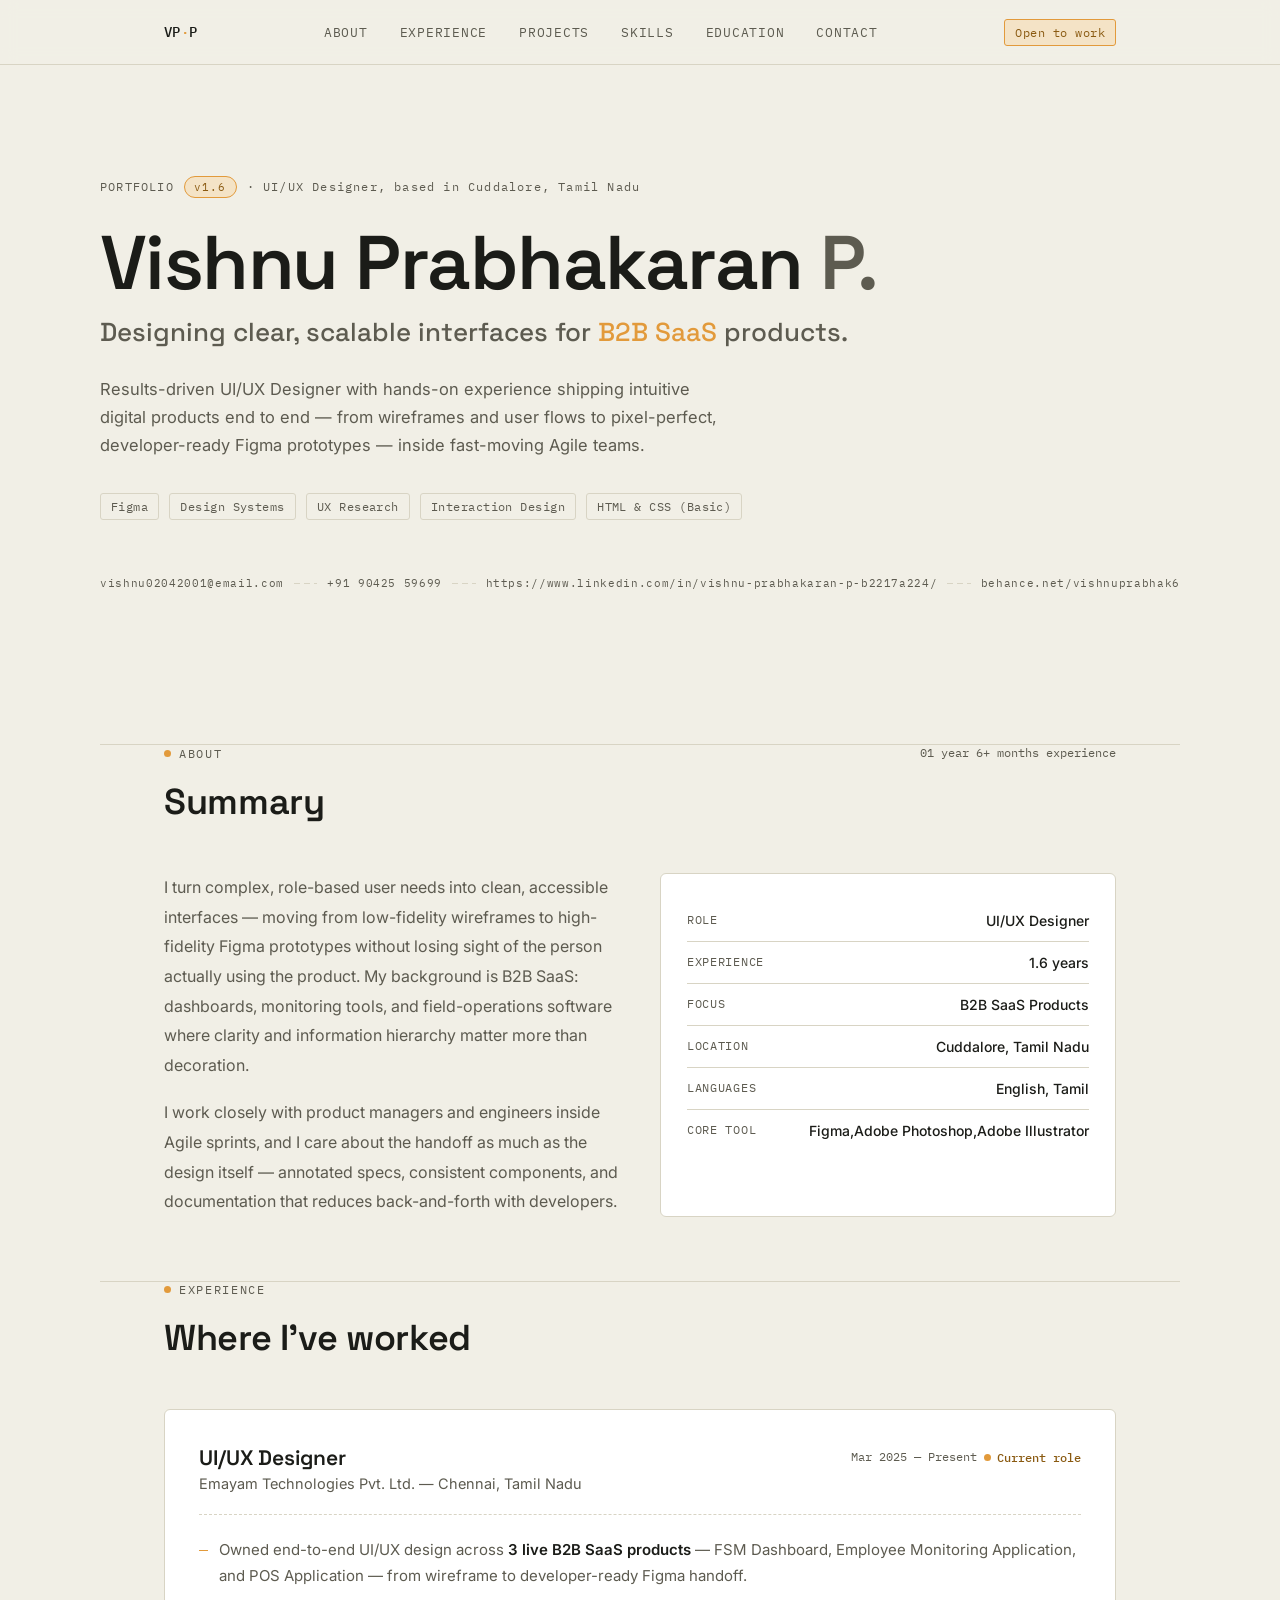
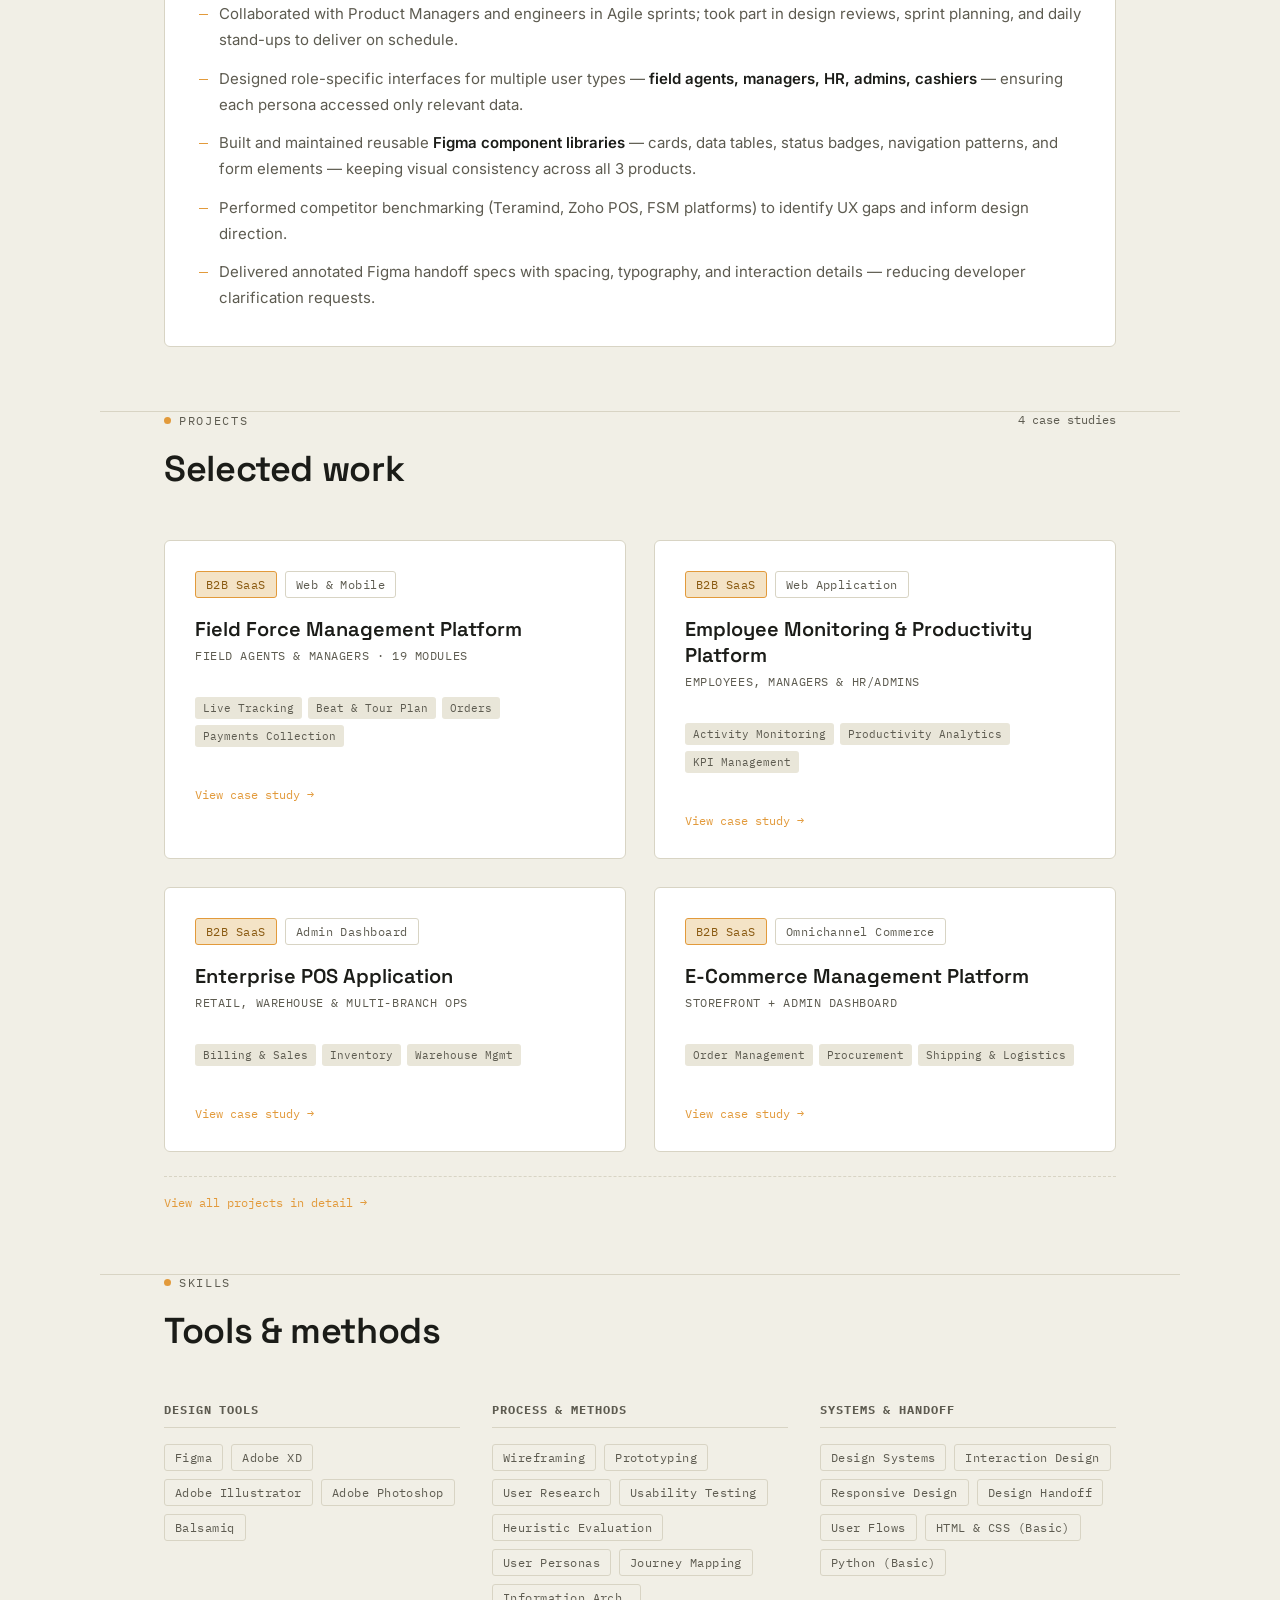
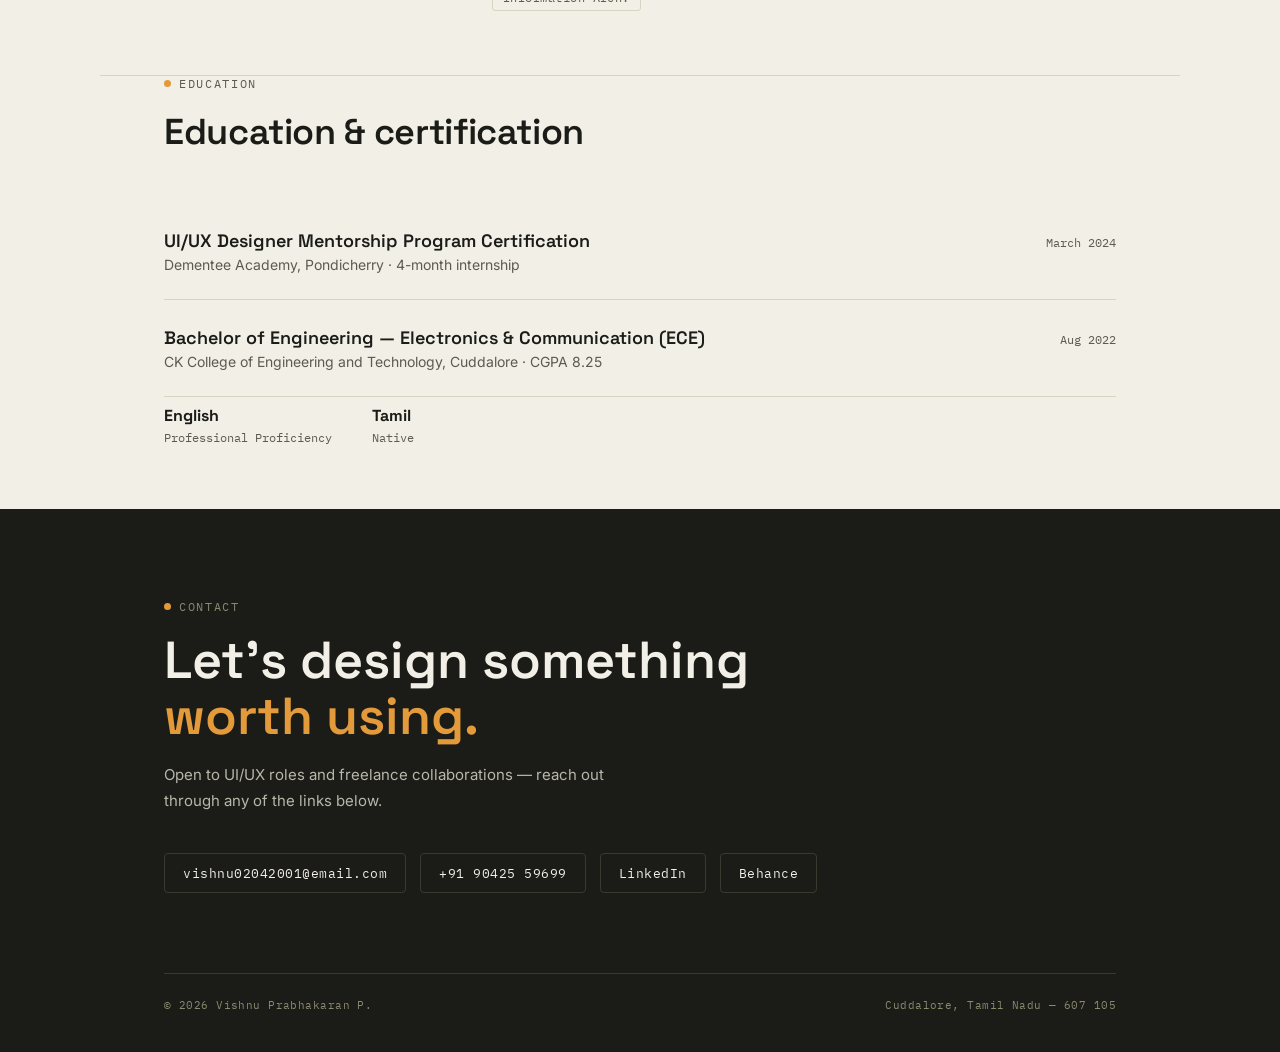
==== commit ce6c4622: "changes in the link of linkedin & about section" ====
--- a/index.html
+++ b/index.html
@@ -51,7 +51,7 @@
       <span class="rule"></span>
       <span>+91 90425 59699</span>
       <span class="rule"></span>
-      <span>linkedin.com/in/vishnuprabhakaran</span>
+      <span>https://www.linkedin.com/in/vishnu-prabhakaran-p-b2217a224/</span>
       <span class="rule"></span>
       <span>behance.net/vishnuprabhak6</span>
     </div>
@@ -64,7 +64,7 @@
         <div class="eyebrow"><span class="dot"></span>About</div>
         <h2 class="h-title">Summary</h2>
       </div>
-      <span class="h-note">01 year 4+ months experience</span>
+      <span class="h-note">01 year 6+ months experience</span>
     </div>
     <div class="about-grid">
       <div class="about-text">
@@ -87,7 +87,7 @@
         <div class="fact-row"><span class="k">Focus</span><span class="v">B2B SaaS Products</span></div>
         <div class="fact-row"><span class="k">Location</span><span class="v">Cuddalore, Tamil Nadu</span></div>
         <div class="fact-row"><span class="k">Languages</span><span class="v">English, Tamil</span></div>
-        <div class="fact-row"><span class="k">Core tool</span><span class="v">Figma</span></div>
+        <div class="fact-row"><span class="k">Core tool</span><span class="v">Figma,Adobe Photoshop,Adobe Illustrator</span></div>
       </div>
     </div>
   </section>
@@ -279,7 +279,7 @@
     <div class="foot-links">
       <a href="mailto:vishnu02042001@email.com">vishnu02042001@email.com</a>
       <a href="tel:+919042559699">+91 90425 59699</a>
-      <a href="https://www.linkedin.com/in/vishnuprabhakaran" target="_blank" rel="noopener">LinkedIn</a>
+      <a href="https://www.linkedin.com/in/vishnu-prabhakaran-p-b2217a224/" target="_blank" rel="noopener">LinkedIn</a>
       <a href="https://www.behance.net/vishnuprabhak6" target="_blank" rel="noopener">Behance</a>
     </div>
     <div class="foot-bottom">
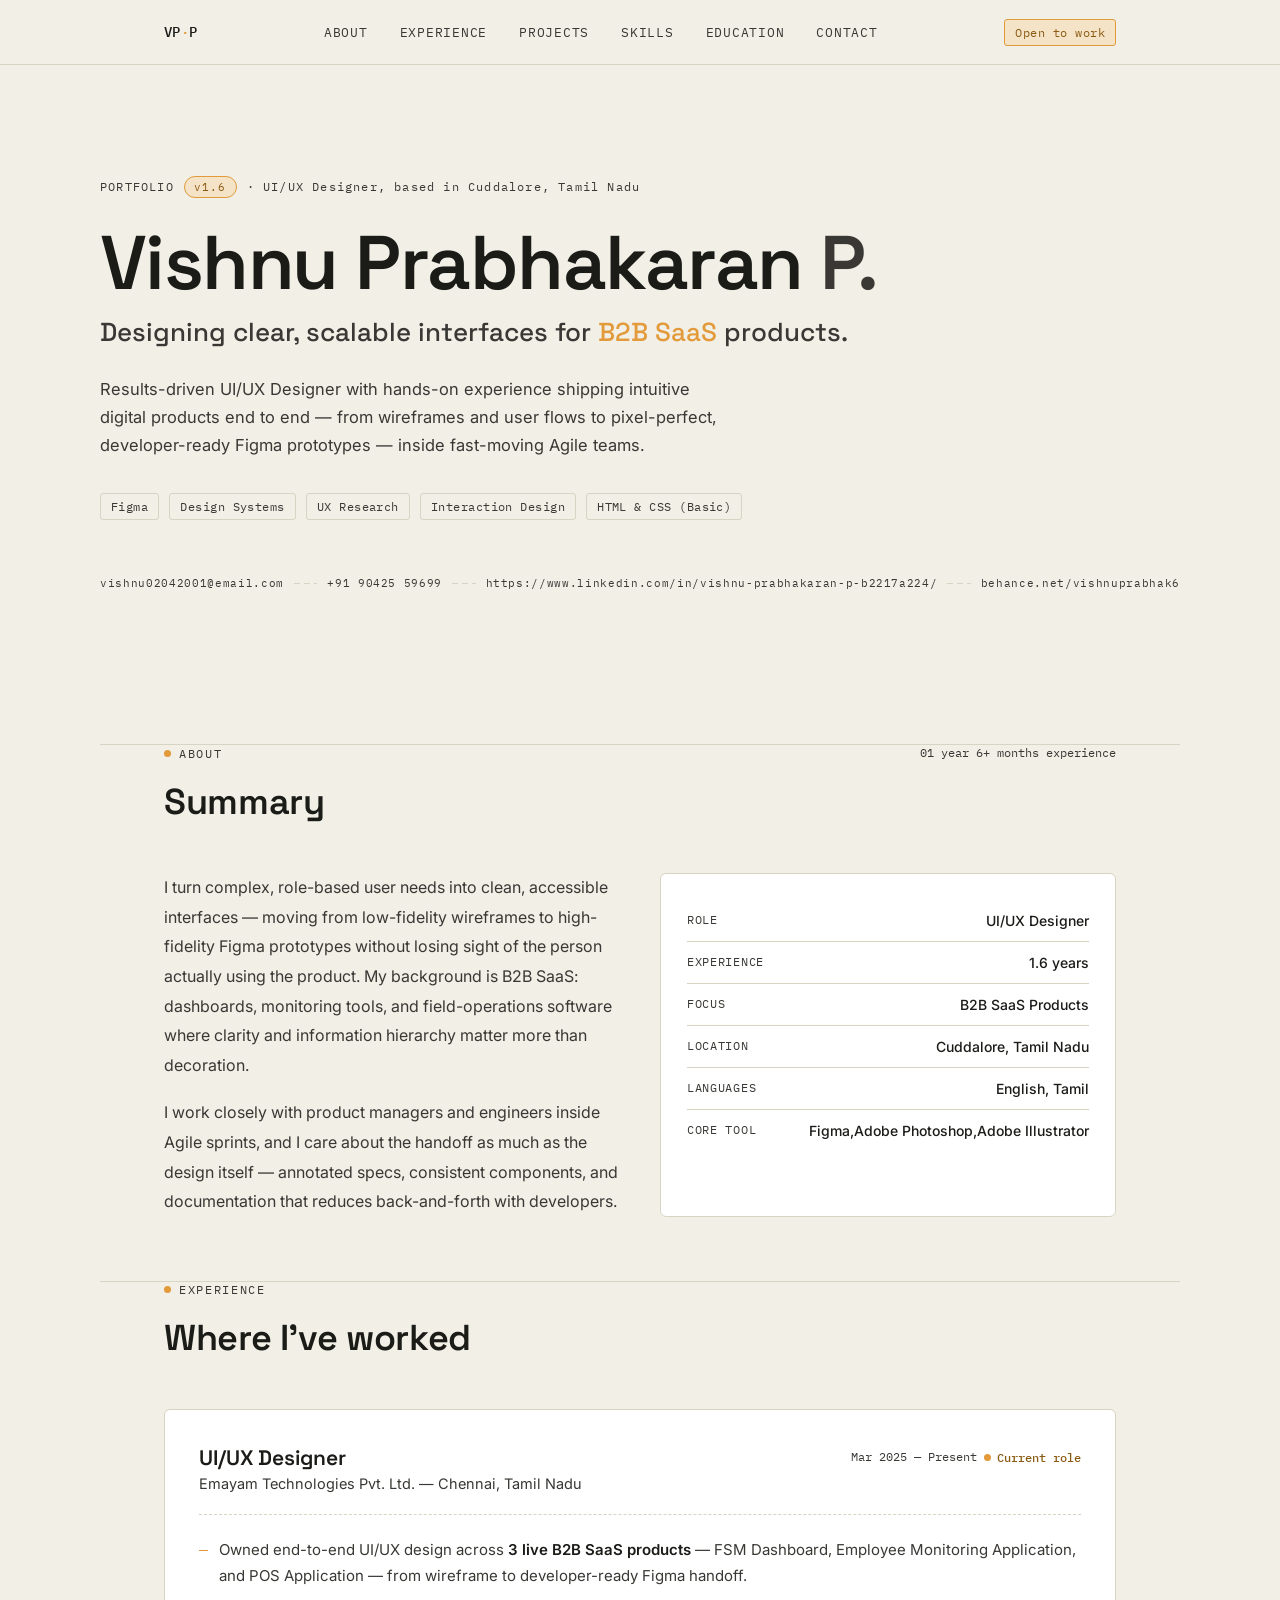
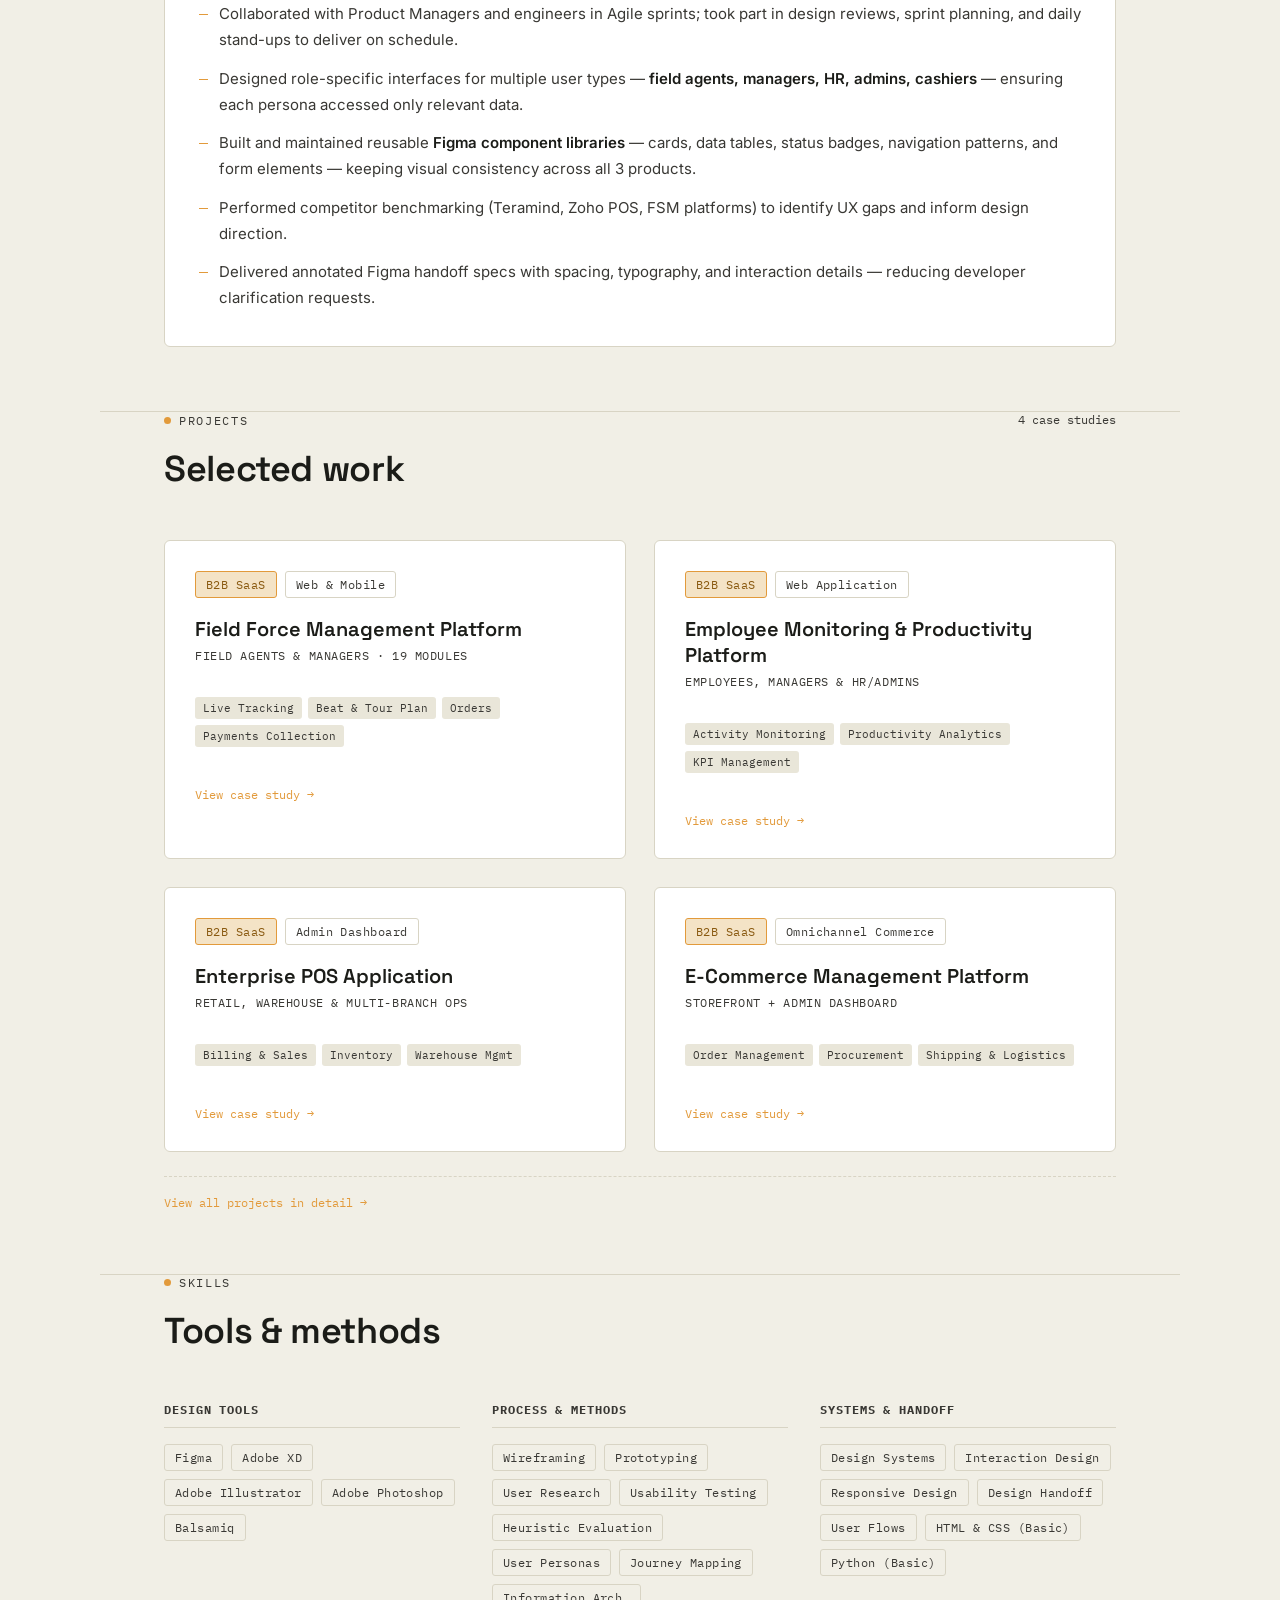
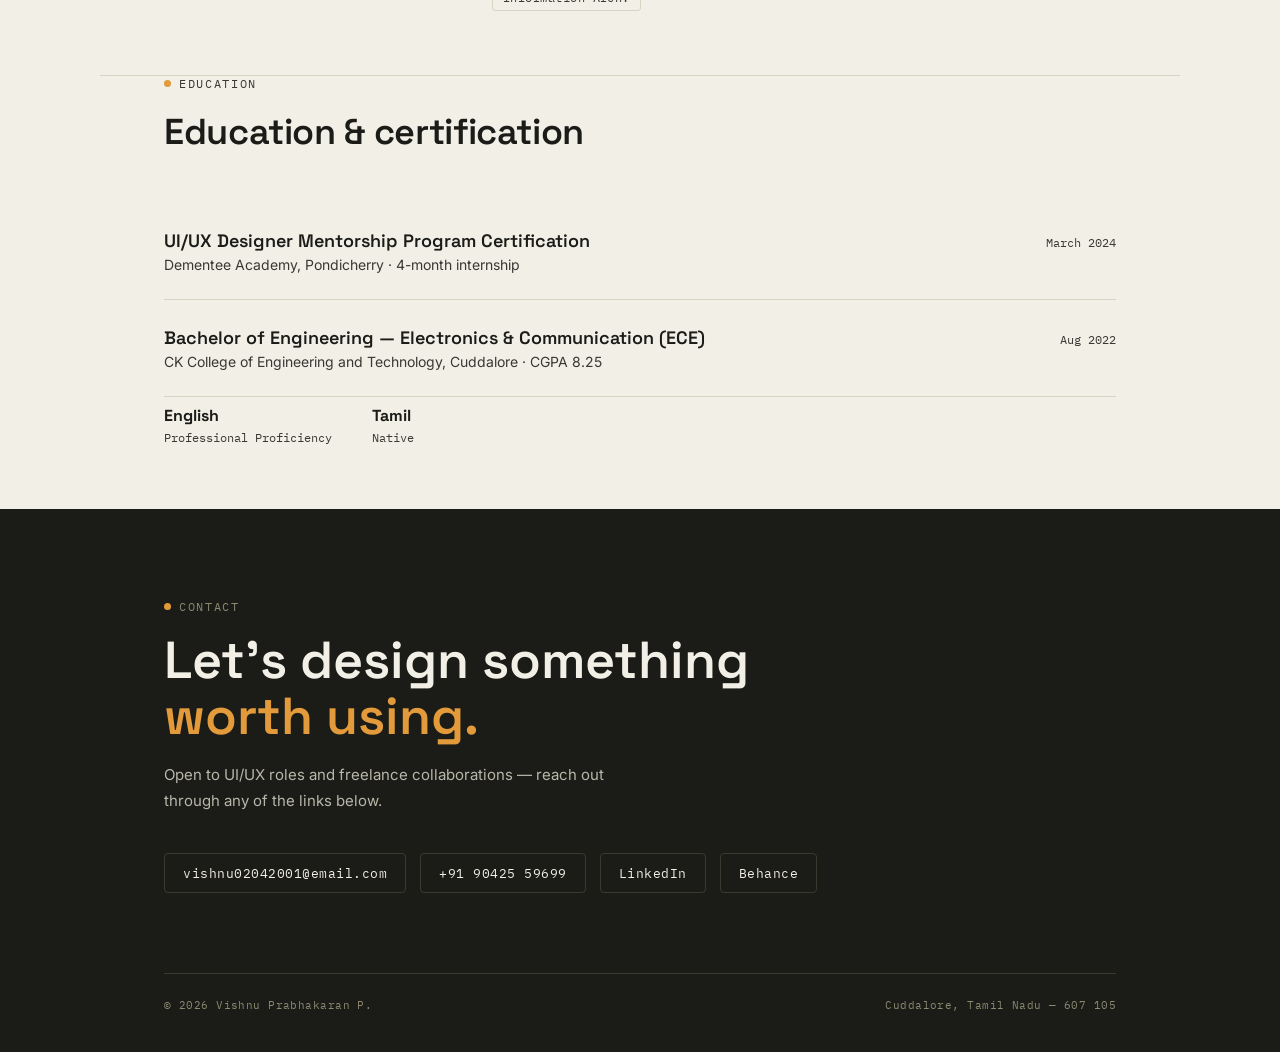
==== commit 5f208585: "fix mobile responsive with hamburger menu" ====
--- a/index.html
+++ b/index.html
@@ -12,16 +12,27 @@
   <nav class="wrap">
     <div class="logo">VP<span>·</span>P</div>
     <div class="navlinks">
-      <a href="#about">About</a>
+<a href="#about">About</a>
       <a href="#experience">Experience</a>
       <a href="projects.html">Projects</a>
       <a href="#skills">Skills</a>
       <a href="#education">Education</a>
       <a href="#contact">Contact</a>
     </div>
-    <div class="tag accent">Open to work</div>
+    <div class="nav-right">
+      <div class="tag accent">Open to work</div>
+      <button class="menu-btn" id="menuBtn" aria-label="Toggle menu"><span></span><span></span><span></span></button>
+    </div>
   </nav>
 </header>
+  <div class="mobile-drawer" id="mobileDrawer">
+<a href="#about">About</a>
+      <a href="#experience">Experience</a>
+      <a href="projects.html">Projects</a>
+      <a href="#skills">Skills</a>
+      <a href="#education">Education</a>
+      <a href="#contact">Contact</a>
+  </div>
 
 <main>
 
@@ -289,5 +300,19 @@
   </div>
 </footer>
 
+<script>
+  const menuBtn = document.getElementById('menuBtn');
+  const drawer = document.getElementById('mobileDrawer');
+  menuBtn.addEventListener('click', () => {
+    menuBtn.classList.toggle('open');
+    drawer.classList.toggle('open');
+    document.body.classList.toggle('nav-locked');
+  });
+  drawer.querySelectorAll('a').forEach(a => a.addEventListener('click', () => {
+    menuBtn.classList.remove('open');
+    drawer.classList.remove('open');
+    document.body.classList.remove('nav-locked');
+  }));
+</script>
 </body>
 </html>
--- a/assets/style.css
+++ b/assets/style.css
@@ -6,7 +6,7 @@
   --paper-2: #E9E6D9;
   /* 30% */
   --ink: #1B1C18;
-  --ink-soft: #5D5B50;
+  --ink-soft: #393834;
   /* 10% */
   --accent: #E29A3B;
   --accent-soft: #F4E3C6;
@@ -75,6 +75,33 @@
 .navlinks{display:none;}
 @media(min-width:720px){.navlinks{display:flex;}}
 
+/* ---------- mobile nav ---------- */
+.nav-right{display:flex; align-items:center; gap:14px;}
+.menu-btn{
+  display:flex; flex-direction:column; justify-content:center; gap:4px;
+  width:32px; height:32px; background:none; border:none; cursor:pointer; padding:0;
+}
+@media(min-width:720px){.menu-btn{display:none;}}
+.menu-btn span{display:block; width:20px; height:1.5px; background:var(--ink); transition:transform .25s ease, opacity .25s ease;}
+.menu-btn.open span:nth-child(1){transform:translateY(5.5px) rotate(45deg);}
+.menu-btn.open span:nth-child(2){opacity:0;}
+.menu-btn.open span:nth-child(3){transform:translateY(-5.5px) rotate(-45deg);}
+
+.mobile-drawer{
+  display:none; flex-direction:column;
+  position:fixed; top:64px; left:0; right:0; bottom:0; z-index:49;
+  background:var(--paper); padding:32px var(--gutter);
+  overflow-y:auto;
+}
+.mobile-drawer.open{display:flex;}
+@media(min-width:720px){.mobile-drawer{display:none !important;}}
+.mobile-drawer a{
+  font-family:var(--font-display); font-size:26px; font-weight:600;
+  padding:16px 0; border-bottom:1px solid var(--line); color:var(--ink);
+}
+.mobile-drawer a.active{color:var(--accent);}
+body.nav-locked{overflow:hidden;}
+
 /* ---------- hero ---------- */
 .hero{padding:110px 0 90px; position:relative;}
 .hero .version{
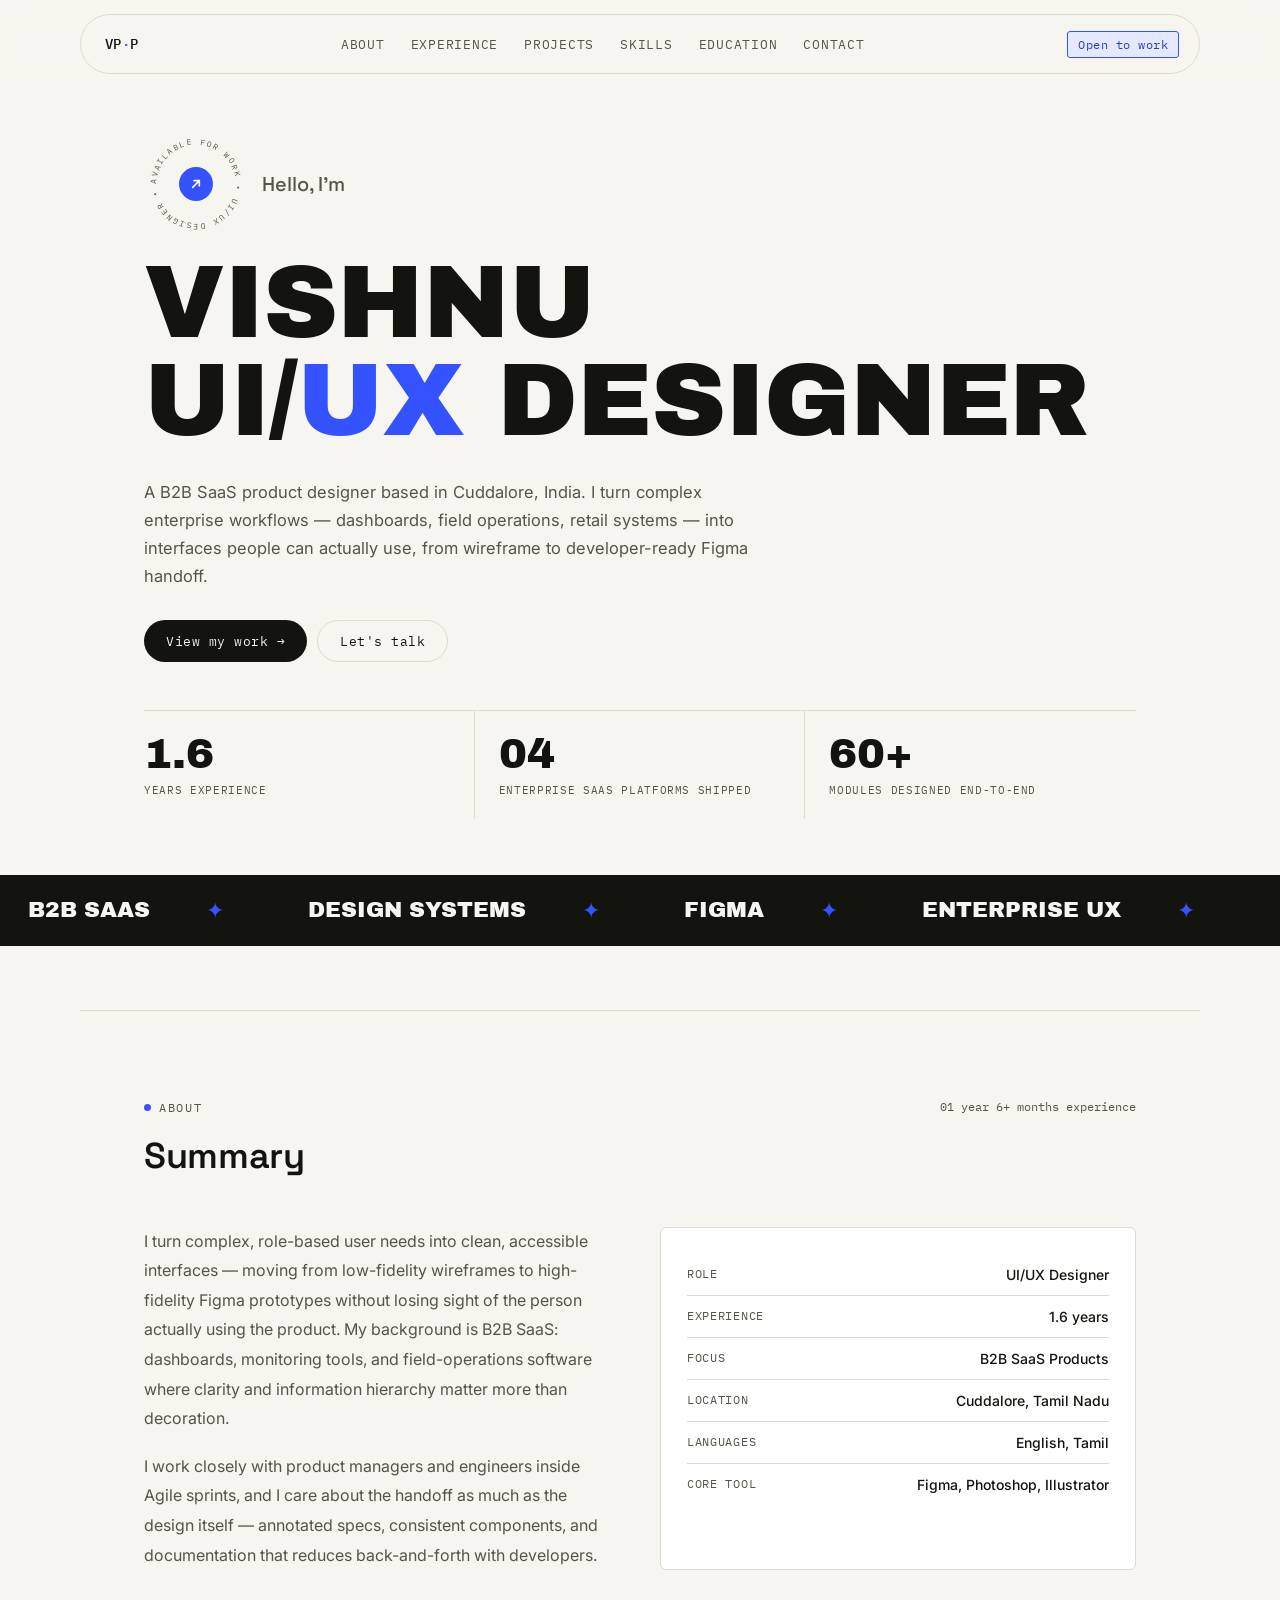
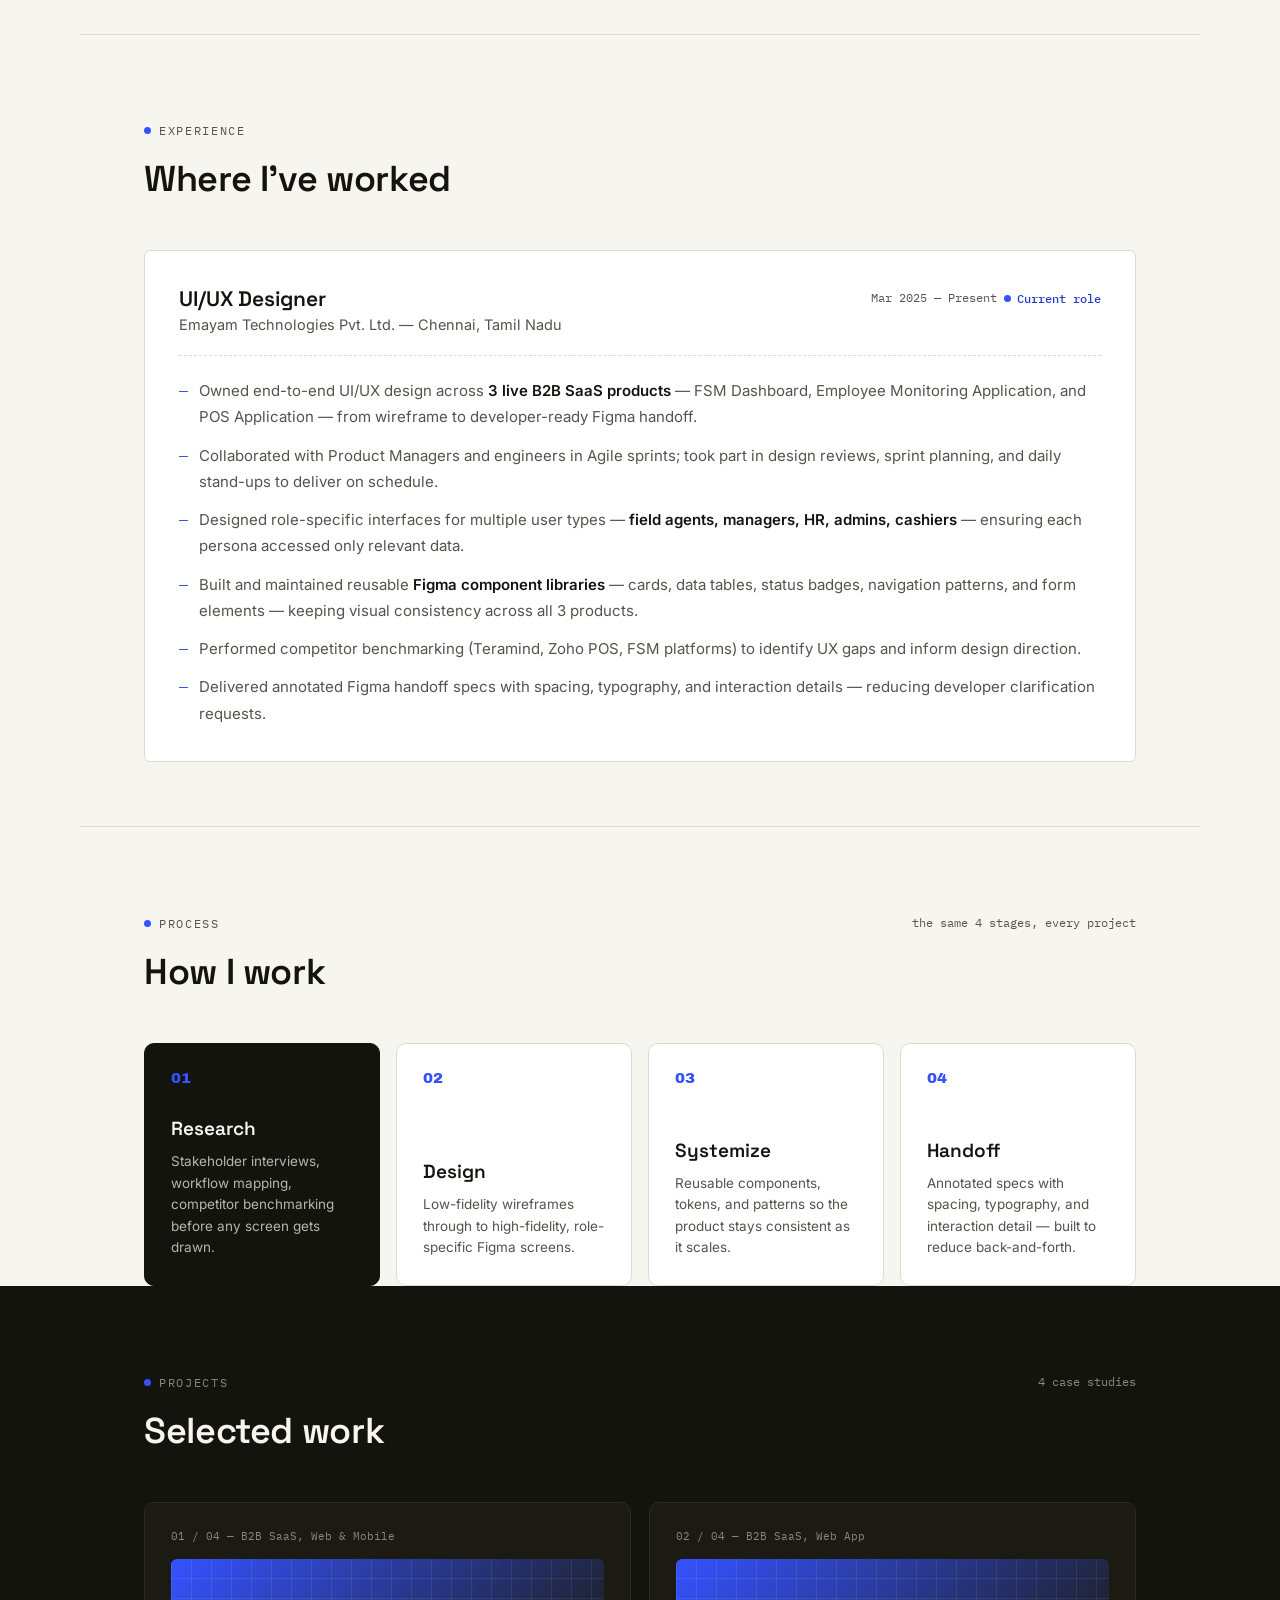
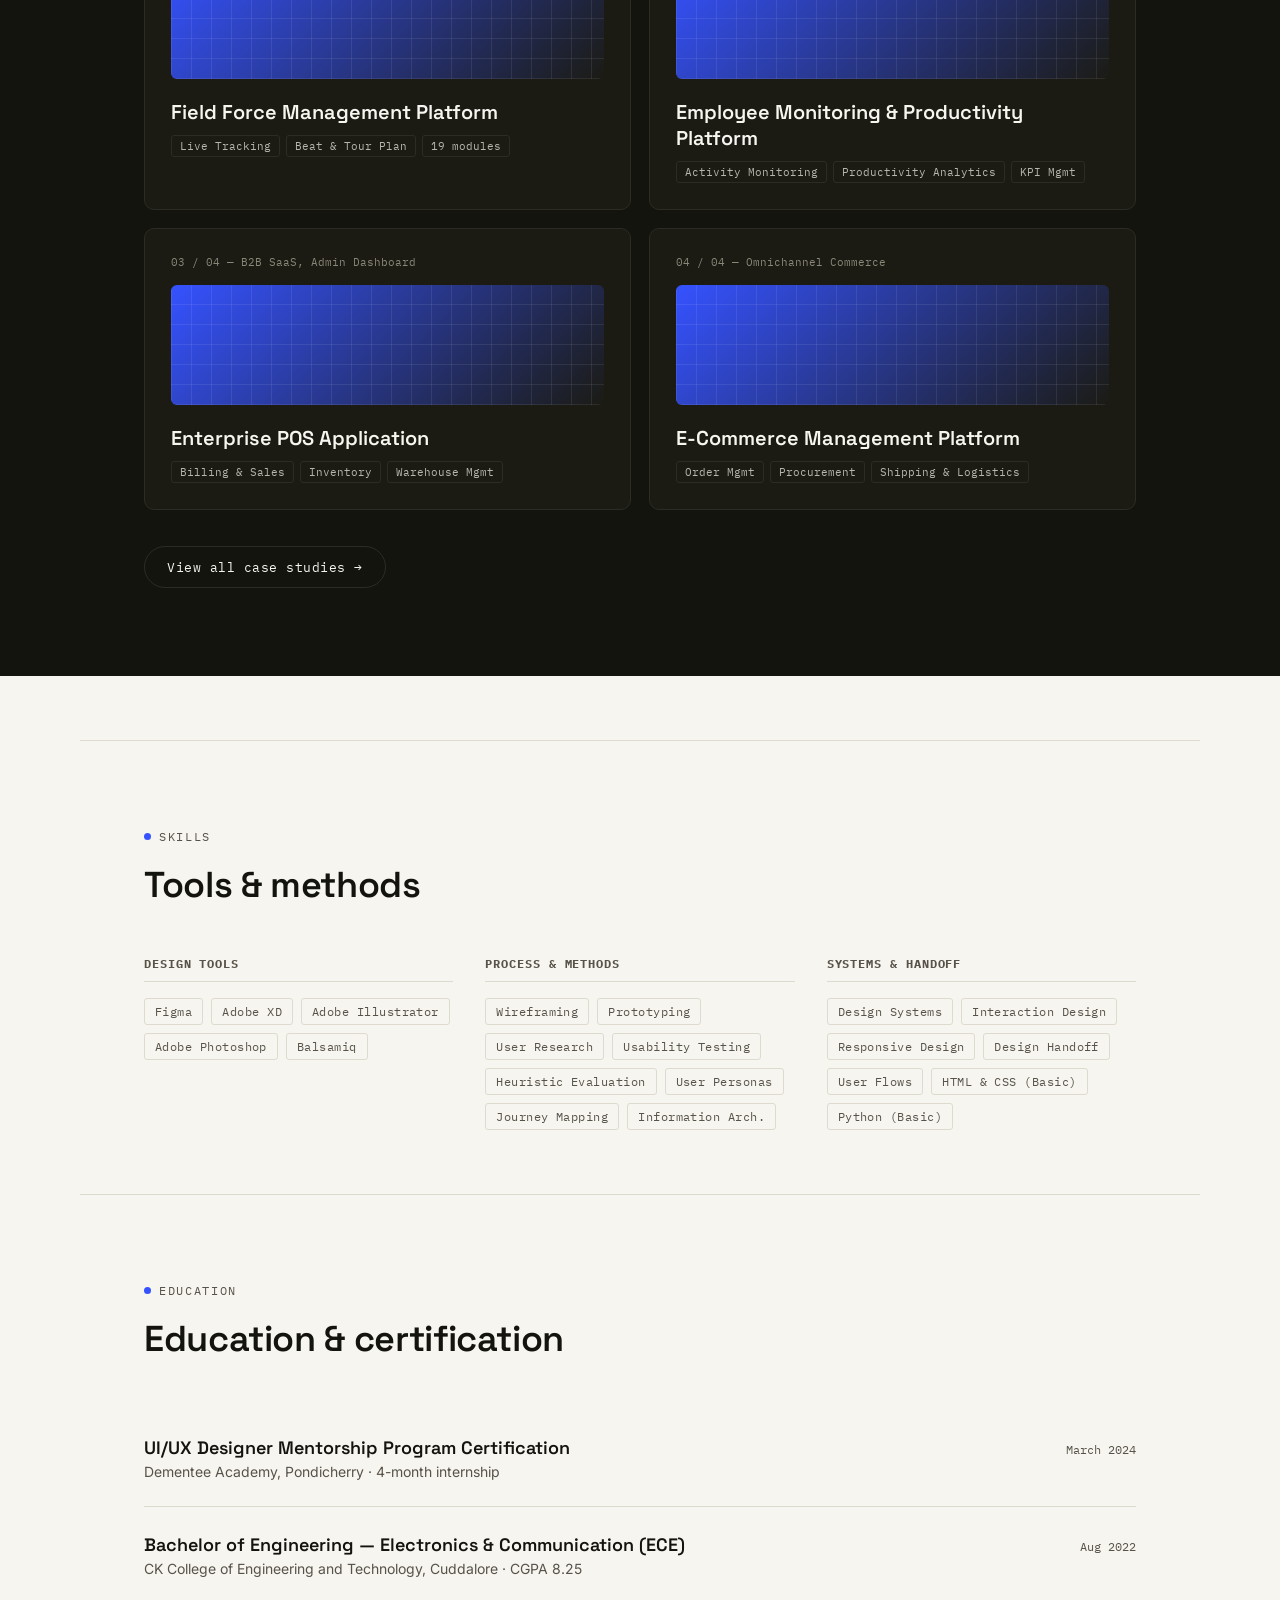
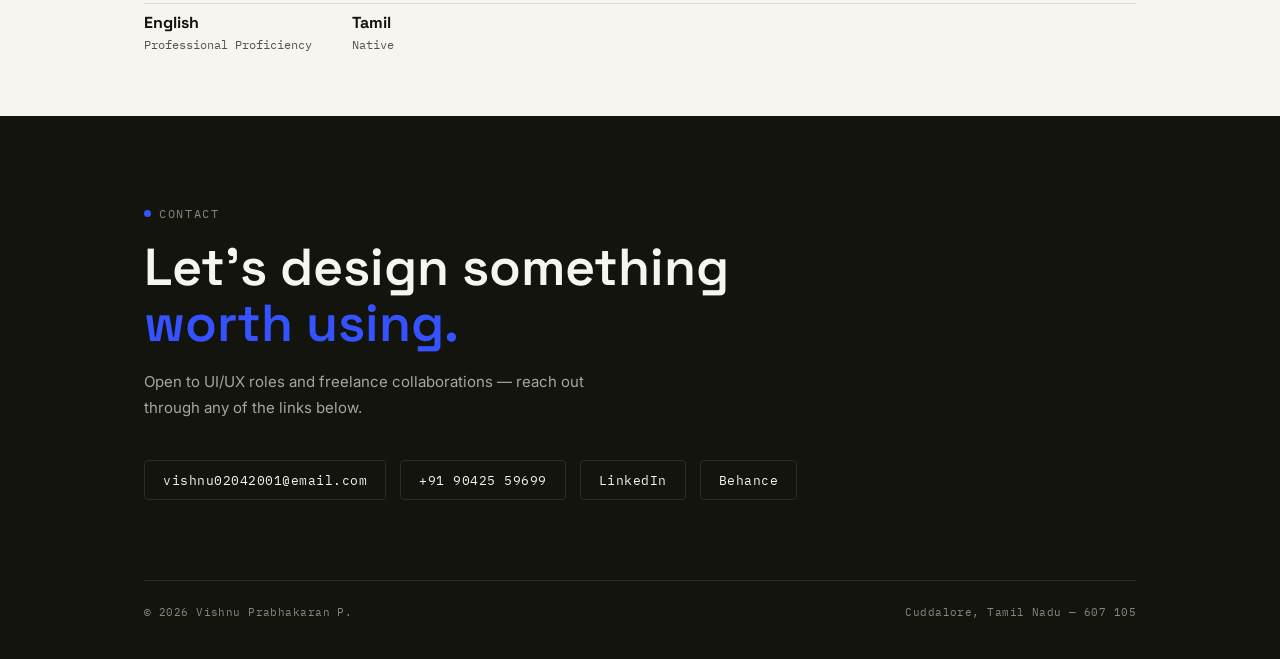
==== commit 21e2c52e: "redeign full portfolio" ====
--- a/index.html
+++ b/index.html
@@ -8,11 +8,11 @@
 </head>
 <body>
 
-<header>
+<header class="pill-nav">
   <nav class="wrap">
-    <div class="logo">VP<span>·</span>P</div>
+    <a class="logo" href="index.html">VP<span>·</span>P</a>
     <div class="navlinks">
-<a href="#about">About</a>
+      <a href="#about">About</a>
       <a href="#experience">Experience</a>
       <a href="projects.html">Projects</a>
       <a href="#skills">Skills</a>
@@ -26,47 +26,74 @@
   </nav>
 </header>
   <div class="mobile-drawer" id="mobileDrawer">
-<a href="#about">About</a>
-      <a href="#experience">Experience</a>
-      <a href="projects.html">Projects</a>
-      <a href="#skills">Skills</a>
-      <a href="#education">Education</a>
-      <a href="#contact">Contact</a>
+    <a href="#about">About</a>
+    <a href="#experience">Experience</a>
+    <a href="projects.html">Projects</a>
+    <a href="#skills">Skills</a>
+    <a href="#education">Education</a>
+    <a href="#contact">Contact</a>
   </div>
 
 <main>
 
   <!-- HERO -->
   <section class="hero wrap">
-    <div class="version">
-      <span>PORTFOLIO</span>
-      <span class="pill">v1.6</span>
-      <span>· UI/UX Designer, based in Cuddalore, Tamil Nadu</span>
-    </div>
-    <h1 class="name">Vishnu Prabhakaran <em>P.</em></h1>
-    <p class="role">Designing clear, scalable interfaces for <span class="accent-word">B2B SaaS</span> products.</p>
-    <p class="lede">
-      Results-driven UI/UX Designer with hands-on experience shipping intuitive digital products
-      end to end — from wireframes and user flows to pixel-perfect, developer-ready Figma prototypes —
-      inside fast-moving Agile teams.
+    <div class="hero-eyebrow">
+      <span class="status-badge">
+        <svg viewBox="0 0 100 100">
+          <path id="circlePath" fill="none" d="M 50,50 m -38,0 a 38,38 0 1,1 76,0 a 38,38 0 1,1 -76,0"/>
+          <text font-family="IBM Plex Mono" font-size="7.6" letter-spacing="1.5" fill="var(--ink-soft)">
+            <textPath href="#circlePath">AVAILABLE FOR WORK • UI/UX DESIGNER • </textPath>
+          </text>
+        </svg>
+        <span class="badge-core">
+          <svg viewBox="0 0 24 24" fill="none" stroke="white" stroke-width="2.4" stroke-linecap="round"><path d="M7 17L17 7M17 7H9M17 7V15"/></svg>
+        </span>
+      </span>
+      <span class="hi">Hello, I'm</span>
+    </div>
+    <h1 class="hero-h1">Vishnu<br>UI/<span class="accent-word">UX</span> Designer</h1>
+    <p class="lede" style="margin-top:28px;">
+      A B2B SaaS product designer based in Cuddalore, India. I turn complex enterprise
+      workflows — dashboards, field operations, retail systems — into interfaces people
+      can actually use, from wireframe to developer-ready Figma handoff.
     </p>
-    <div class="hero-meta">
-      <span class="tag">Figma</span>
-      <span class="tag">Design Systems</span>
-      <span class="tag">UX Research</span>
-      <span class="tag">Interaction Design</span>
-      <span class="tag">HTML &amp; CSS (Basic)</span>
-    </div>
-    <div class="spec-line">
-      <span>vishnu02042001@email.com</span>
-      <span class="rule"></span>
-      <span>+91 90425 59699</span>
-      <span class="rule"></span>
-      <span>https://www.linkedin.com/in/vishnu-prabhakaran-p-b2217a224/</span>
-      <span class="rule"></span>
-      <span>behance.net/vishnuprabhak6</span>
-    </div>
-  </section>
+    <div class="hero-meta" style="margin-top:30px;">
+      <a href="projects.html" class="btn btn-solid">View my work →</a>
+      <a href="#contact" class="btn btn-outline">Let's talk</a>
+    </div>
+
+    <div class="stat-row">
+      <div class="stat-item">
+        <div class="stat-num">1.6</div>
+        <div class="stat-label">Years experience</div>
+      </div>
+      <div class="stat-item">
+        <div class="stat-num">04</div>
+        <div class="stat-label">Enterprise SaaS platforms shipped</div>
+      </div>
+      <div class="stat-item">
+        <div class="stat-num">60+</div>
+        <div class="stat-label">Modules designed end-to-end</div>
+      </div>
+    </div>
+  </section>
+
+  <!-- MARQUEE -->
+  <div class="marquee-strip">
+    <div class="marquee-track">
+      <span>B2B SaaS <span class="dim">✦</span></span>
+      <span>Design Systems <span class="dim">✦</span></span>
+      <span>Figma <span class="dim">✦</span></span>
+      <span>Enterprise UX <span class="dim">✦</span></span>
+      <span>Dashboards <span class="dim">✦</span></span>
+      <span>B2B SaaS <span class="dim">✦</span></span>
+      <span>Design Systems <span class="dim">✦</span></span>
+      <span>Figma <span class="dim">✦</span></span>
+      <span>Enterprise UX <span class="dim">✦</span></span>
+      <span>Dashboards <span class="dim">✦</span></span>
+    </div>
+  </div>
 
   <!-- ABOUT -->
   <section id="about" class="bordered wrap">
@@ -98,7 +125,7 @@
         <div class="fact-row"><span class="k">Focus</span><span class="v">B2B SaaS Products</span></div>
         <div class="fact-row"><span class="k">Location</span><span class="v">Cuddalore, Tamil Nadu</span></div>
         <div class="fact-row"><span class="k">Languages</span><span class="v">English, Tamil</span></div>
-        <div class="fact-row"><span class="k">Core tool</span><span class="v">Figma,Adobe Photoshop,Adobe Illustrator</span></div>
+        <div class="fact-row"><span class="k">Core tool</span><span class="v">Figma, Photoshop, Illustrator</span></div>
       </div>
     </div>
   </section>
@@ -133,75 +160,85 @@
     </div>
   </section>
 
-  <!-- PROJECTS -->
-  <section id="projects" class="bordered wrap">
-    <div class="section-head">
-      <div>
-        <div class="eyebrow"><span class="dot"></span>Projects</div>
-        <h2 class="h-title">Selected work</h2>
-      </div>
-      <span class="h-note">4 case studies</span>
-    </div>
-    <div class="proj-grid">
-      <a class="proj-card" href="projects/field-force-management.html">
-        <div class="proj-tags">
-          <span class="tag accent">B2B SaaS</span>
-          <span class="tag">Web &amp; Mobile</span>
-        </div>
-        <div class="proj-title">Field Force Management Platform</div>
-        <div class="proj-sub">Field agents &amp; managers · 19 modules</div>
-        <div class="proj-modules">
-          <span class="module-chip">Live Tracking</span>
-          <span class="module-chip">Beat &amp; Tour Plan</span>
-          <span class="module-chip">Orders</span>
-          <span class="module-chip">Payments Collection</span>
-        </div>
-        <div class="proj-arrow">View case study →</div>
-      </a>
-      <a class="proj-card" href="projects/employee-monitoring.html">
-        <div class="proj-tags">
-          <span class="tag accent">B2B SaaS</span>
-          <span class="tag">Web Application</span>
-        </div>
-        <div class="proj-title">Employee Monitoring &amp; Productivity Platform</div>
-        <div class="proj-sub">Employees, managers &amp; HR/admins</div>
-        <div class="proj-modules">
-          <span class="module-chip">Activity Monitoring</span>
-          <span class="module-chip">Productivity Analytics</span>
-          <span class="module-chip">KPI Management</span>
-        </div>
-        <div class="proj-arrow">View case study →</div>
-      </a>
-      <a class="proj-card" href="projects/pos-application.html">
-        <div class="proj-tags">
-          <span class="tag accent">B2B SaaS</span>
-          <span class="tag">Admin Dashboard</span>
-        </div>
-        <div class="proj-title">Enterprise POS Application</div>
-        <div class="proj-sub">Retail, warehouse &amp; multi-branch ops</div>
-        <div class="proj-modules">
-          <span class="module-chip">Billing &amp; Sales</span>
-          <span class="module-chip">Inventory</span>
-          <span class="module-chip">Warehouse Mgmt</span>
-        </div>
-        <div class="proj-arrow">View case study →</div>
-      </a>
-      <a class="proj-card" href="projects/ecommerce-platform.html">
-        <div class="proj-tags">
-          <span class="tag accent">B2B SaaS</span>
-          <span class="tag">Omnichannel Commerce</span>
-        </div>
-        <div class="proj-title">E-Commerce Management Platform</div>
-        <div class="proj-sub">Storefront + admin dashboard</div>
-        <div class="proj-modules">
-          <span class="module-chip">Order Management</span>
-          <span class="module-chip">Procurement</span>
-          <span class="module-chip">Shipping &amp; Logistics</span>
-        </div>
-        <div class="proj-arrow">View case study →</div>
-      </a>
-    </div>
-    <div class="proj-note"><a href="projects.html" style="color:var(--accent);">View all projects in detail →</a></div>
+  <!-- PROCESS -->
+  <section class="bordered wrap">
+    <div class="section-head">
+      <div>
+        <div class="eyebrow"><span class="dot"></span>Process</div>
+        <h2 class="h-title">How I work</h2>
+      </div>
+      <span class="h-note">the same 4 stages, every project</span>
+    </div>
+    <div class="process-grid">
+      <div class="process-card dark">
+        <div class="pc-num">01</div>
+        <div>
+          <div class="pc-title">Research</div>
+          <div class="pc-desc">Stakeholder interviews, workflow mapping, competitor benchmarking before any screen gets drawn.</div>
+        </div>
+      </div>
+      <div class="process-card">
+        <div class="pc-num">02</div>
+        <div>
+          <div class="pc-title">Design</div>
+          <div class="pc-desc">Low-fidelity wireframes through to high-fidelity, role-specific Figma screens.</div>
+        </div>
+      </div>
+      <div class="process-card">
+        <div class="pc-num">03</div>
+        <div>
+          <div class="pc-title">Systemize</div>
+          <div class="pc-desc">Reusable components, tokens, and patterns so the product stays consistent as it scales.</div>
+        </div>
+      </div>
+      <div class="process-card">
+        <div class="pc-num">04</div>
+        <div>
+          <div class="pc-title">Handoff</div>
+          <div class="pc-desc">Annotated specs with spacing, typography, and interaction detail — built to reduce back-and-forth.</div>
+        </div>
+      </div>
+    </div>
+  </section>
+
+  <!-- SELECTED WORK (dark) -->
+  <section class="work-dark">
+    <div class="wrap">
+      <div class="section-head">
+        <div>
+          <div class="eyebrow"><span class="dot"></span>Projects</div>
+          <h2 class="h-title">Selected work</h2>
+        </div>
+        <span class="h-note">4 case studies</span>
+      </div>
+      <div class="work-grid">
+        <a class="work-tile" href="projects/field-force-management.html">
+          <div class="wt-index">01 / 04 — B2B SaaS, Web &amp; Mobile</div>
+          <div class="wt-visual"><div class="grid-lines"></div></div>
+          <div class="wt-title">Field Force Management Platform</div>
+          <div class="wt-tags"><span>Live Tracking</span><span>Beat &amp; Tour Plan</span><span>19 modules</span></div>
+        </a>
+        <a class="work-tile" href="projects/employee-monitoring.html">
+          <div class="wt-index">02 / 04 — B2B SaaS, Web App</div>
+          <div class="wt-visual"><div class="grid-lines"></div></div>
+          <div class="wt-title">Employee Monitoring &amp; Productivity Platform</div>
+          <div class="wt-tags"><span>Activity Monitoring</span><span>Productivity Analytics</span><span>KPI Mgmt</span></div>
+        </a>
+        <a class="work-tile" href="projects/pos-application.html">
+          <div class="wt-index">03 / 04 — B2B SaaS, Admin Dashboard</div>
+          <div class="wt-visual"><div class="grid-lines"></div></div>
+          <div class="wt-title">Enterprise POS Application</div>
+          <div class="wt-tags"><span>Billing &amp; Sales</span><span>Inventory</span><span>Warehouse Mgmt</span></div>
+        </a>
+        <a class="work-tile" href="projects/ecommerce-platform.html">
+          <div class="wt-index">04 / 04 — Omnichannel Commerce</div>
+          <div class="wt-visual"><div class="grid-lines"></div></div>
+          <div class="wt-title">E-Commerce Management Platform</div>
+          <div class="wt-tags"><span>Order Mgmt</span><span>Procurement</span><span>Shipping &amp; Logistics</span></div>
+        </a>
+      </div>
+      <div style="margin-top:36px;"><a href="projects.html" class="btn btn-outline" style="border-color:#2C2B24; color:var(--paper);">View all case studies →</a></div>
+    </div>
   </section>
 
   <!-- SKILLS -->
@@ -284,7 +321,7 @@
 
 <footer id="contact">
   <div class="wrap">
-    <div class="eyebrow" style="color:#8B896F;"><span class="dot"></span>Contact</div>
+    <div class="eyebrow" style="color:#8A8778;"><span class="dot"></span>Contact</div>
     <h2 class="foot-head">Let's design something <span class="accent-word">worth using.</span></h2>
     <p class="foot-sub">Open to UI/UX roles and freelance collaborations — reach out through any of the links below.</p>
     <div class="foot-links">
--- a/assets/style.css
+++ b/assets/style.css
@@ -1,25 +1,30 @@
-@import url('https://fonts.googleapis.com/css2?family=Space+Grotesk:wght@400;500;600;700&family=Inter:wght@400;500;600&family=IBM+Plex+Mono:wght@400;500&display=swap');
+@import url('https://fonts.googleapis.com/css2?family=Archivo+Black&family=Space+Grotesk:wght@400;500;600;700&family=Inter:wght@400;500;600;700&family=IBM+Plex+Mono:wght@400;500&display=swap');
 
 :root{
-  /* 60% */
-  --paper: #F1EFE6;
-  --paper-2: #E9E6D9;
-  /* 30% */
-  --ink: #1B1C18;
-  --ink-soft: #393834;
-  /* 10% */
-  --accent: #E29A3B;
-  --accent-soft: #F4E3C6;
-
-  --line: #D8D4C4;
+  /* 60% — warm near-white paper */
+  --paper: #F7F5EF;
+  --paper-2: #EEEAE0;
+  /* 30% — near-black ink, used for text + inverted sections */
+  --ink: #14140F;
+  --ink-soft: #57534A;
+  /* 10% — electric indigo: trust + technology, fits B2B SaaS positioning */
+  --accent: #3552FF;
+  --accent-soft: #E4E9FF;
+  --accent-dark: #263CC7;
+
+  --line: #DEDACD;
   --white: #FFFFFF;
 
+  --font-hero: 'Archivo Black', sans-serif;
   --font-display: 'Space Grotesk', sans-serif;
   --font-body: 'Inter', sans-serif;
   --font-mono: 'IBM Plex Mono', monospace;
 
-  --max: 1080px;
-  --gutter: clamp(55px, 5vw, 64px);
+  --max: 1120px;
+  --gutter: clamp(20px, 6vw, 64px);
+}
+@media(min-width:640px){
+  :root{ --gutter: clamp(55px, 5vw, 64px); }
 }
 
 *{margin:0;padding:0;box-sizing:border-box;}
@@ -50,7 +55,7 @@
   padding:5px 10px; border:1px solid var(--line); border-radius:3px;
   color:var(--ink-soft); white-space:nowrap;
 }
-.tag.accent{ border-color:var(--accent); color:#8a5a11; background:var(--accent-soft); }
+.tag.accent{ border-color:var(--accent); color:var(--accent-dark); background:var(--accent-soft); }
 
 /* ---------- nav ---------- */
 header{
@@ -77,6 +82,8 @@
 
 /* ---------- mobile nav ---------- */
 .nav-right{display:flex; align-items:center; gap:14px;}
+.nav-right .tag.accent{display:none;}
+@media(min-width:720px){.nav-right .tag.accent{display:inline-block;}}
 .menu-btn{
   display:flex; flex-direction:column; justify-content:center; gap:4px;
   width:32px; height:32px; background:none; border:none; cursor:pointer; padding:0;
@@ -103,18 +110,18 @@
 body.nav-locked{overflow:hidden;}
 
 /* ---------- hero ---------- */
-.hero{padding:110px 0 90px; position:relative;}
+.hero{padding-top:72px; padding-bottom:56px; position:relative;}
 .hero .version{
   font-family:var(--font-mono); font-size:12px; color:var(--ink-soft);
   letter-spacing:.1em; margin-bottom:26px; display:inline-flex; align-items:center; gap:10px; flex-wrap:wrap;
 }
 .hero .version .pill{
-  border:1px solid var(--accent); color:#8a5a11; background:var(--accent-soft);
+  border:1px solid var(--accent); color:var(--accent-dark); background:var(--accent-soft);
   padding:3px 9px; border-radius:20px; font-size:11px;
 }
 h1.name{
-  font-family:var(--font-display); font-weight:600;
-  font-size:clamp(40px, 7vw, 76px); line-height:1.02; letter-spacing:-.02em;
+  font-family:var(--font-hero); font-weight:400; text-transform:uppercase;
+  font-size:clamp(36px, 6.5vw, 72px); line-height:.98; letter-spacing:-.005em;
 }
 h1.name em{font-style:normal; color:var(--ink-soft);}
 .role{
@@ -137,8 +144,8 @@
 .spec-line .rule{flex:1; height:1px; min-width:20px; background:repeating-linear-gradient(90deg, var(--line) 0 6px, transparent 6px 10px);}
 
 /* ---------- section shell ---------- */
-section{padding:64px 0;}
-section.bordered{border-top:1px solid var(--line); margin-top:64px;}
+section{padding-top:64px; padding-bottom:64px;}
+section.bordered{border-top:1px solid var(--line); margin-top:64px; padding-top:88px;}
 .section-head{
   display:flex; align-items:baseline; justify-content:space-between;
   margin-bottom:48px; gap:24px; flex-wrap:wrap;
@@ -182,7 +189,7 @@
 }
 .exp-dates .status{
   display:inline-flex; align-items:center; gap:6px; margin-top:6px;
-  color:#8a5a11; font-weight:500;
+  color:var(--accent-dark); font-weight:500;
 }
 ul.bullets{list-style:none;}
 ul.bullets li{
@@ -260,20 +267,20 @@
   font-size:clamp(30px, 5vw, 52px); line-height:1.08; max-width:620px;
 }
 .foot-head .accent-word{color:var(--accent);}
-.foot-sub{color:#B9B7A9; margin-top:18px; max-width:480px; font-size:15px; line-height:1.7;}
+.foot-sub{color:#A8A69B; margin-top:18px; max-width:480px; font-size:15px; line-height:1.7;}
 .foot-links{
   display:flex; flex-wrap:wrap; gap:14px; margin-top:40px;
 }
 .foot-links a{
   font-family:var(--font-mono); font-size:12.5px; letter-spacing:.04em;
-  border:1px solid #3A392F; padding:11px 18px; border-radius:4px;
+  border:1px solid #2C2B24; padding:11px 18px; border-radius:4px;
   transition:border-color .2s, color .2s; color:var(--paper);
 }
 .foot-links a:hover{border-color:var(--accent); color:var(--accent);}
 .foot-bottom{
-  margin-top:80px; padding-top:24px; border-top:1px solid #3A392F;
+  margin-top:80px; padding-top:24px; border-top:1px solid #2C2B24;
   display:flex; justify-content:space-between; flex-wrap:wrap; gap:12px;
-  font-family:var(--font-mono); font-size:11px; color:#8B896F; letter-spacing:.04em;
+  font-family:var(--font-mono); font-size:11px; color:#8A8778; letter-spacing:.04em;
 }
 
 /* =======================================================
@@ -306,11 +313,11 @@
 /* =======================================================
    PROJECT DETAIL PAGE
    ======================================================= */
-.page-hero{padding:64px 0 56px;}
+.page-hero{padding-top:64px; padding-bottom:56px;}
 .page-hero .proj-tags{margin-bottom:22px;}
 .page-hero h1.proj-h1{
-  font-family:var(--font-display); font-weight:600;
-  font-size:clamp(32px, 5vw, 52px); line-height:1.06; letter-spacing:-.01em; max-width:820px;
+  font-family:var(--font-hero); font-weight:400; text-transform:uppercase;
+  font-size:clamp(30px, 5.5vw, 58px); line-height:1.02; letter-spacing:-.005em; max-width:820px;
 }
 .page-hero .proj-tagline{
   margin-top:18px; max-width:640px; font-size:16.5px; line-height:1.75; color:var(--ink-soft);
@@ -363,3 +370,125 @@
 .pgnav .pgnav-title{font-family:var(--font-display); font-size:17px; color:var(--ink); font-weight:600;}
 .pgnav:hover .pgnav-title{color:var(--accent);}
 .pgnav.next{text-align:right; align-items:flex-end;}
+
+/* =======================================================
+   REDESIGN v2 — bold editorial system
+   ======================================================= */
+
+/* pill nav */
+header.pill-nav{
+  position:sticky; top:14px; z-index:50; background:transparent; border:none;
+  padding:0 var(--gutter);
+}
+header.pill-nav nav.wrap{
+  max-width:var(--max); margin:0 auto; padding:0 20px 0 24px;
+  background:rgba(247,245,239,.92); backdrop-filter:blur(10px);
+  border:1px solid var(--line); border-radius:100px;
+  height:60px;
+}
+header.pill-nav .navlinks{gap:26px;}
+
+/* hero display headline */
+h1.hero-h1{
+  font-family:var(--font-hero); font-weight:400;
+  font-size:clamp(42px, 8.5vw, 104px); line-height:.94; letter-spacing:-.01em;
+  text-transform:uppercase;
+}
+h1.hero-h1 .accent-word{color:var(--accent);}
+.hero-eyebrow{
+  display:flex; align-items:center; gap:14px; margin-bottom:18px;
+}
+.hero-eyebrow .hi{
+  font-family:var(--font-display); font-size:20px; color:var(--ink-soft); font-weight:500;
+}
+
+/* rotating signature badge */
+.status-badge{
+  position:relative; width:104px; height:104px; flex-shrink:0;
+}
+.status-badge svg{width:100%; height:100%; animation:spin 14s linear infinite;}
+.status-badge .badge-core{
+  position:absolute; top:50%; left:50%; transform:translate(-50%,-50%);
+  width:34px; height:34px; border-radius:50%; background:var(--accent);
+  display:flex; align-items:center; justify-content:center;
+}
+.status-badge .badge-core svg{animation:none; width:16px; height:16px;}
+@keyframes spin{ to{ transform:rotate(360deg); } }
+@media (prefers-reduced-motion: reduce){ .status-badge svg{animation:none;} }
+
+/* honest stat row */
+.stat-row{display:grid; grid-template-columns:1fr; gap:0; margin-top:48px; border-top:1px solid var(--line);}
+@media(min-width:640px){.stat-row{grid-template-columns:repeat(3,1fr);}}
+.stat-item{padding:22px 0; border-bottom:1px solid var(--line);}
+@media(min-width:640px){.stat-item{border-bottom:none; border-right:1px solid var(--line); padding:22px 24px;} .stat-item:first-child{padding-left:0;} .stat-item:last-child{border-right:none;}}
+.stat-num{font-family:var(--font-hero); font-size:clamp(30px,4vw,42px); line-height:1;}
+.stat-label{font-family:var(--font-mono); font-size:11px; text-transform:uppercase; letter-spacing:.06em; color:var(--ink-soft); margin-top:8px;}
+
+/* marquee strip */
+.marquee-strip{
+  background:var(--ink); color:var(--paper); overflow:hidden; padding:22px 0;
+  border-top:1px solid var(--ink); border-bottom:1px solid var(--ink);
+}
+.marquee-track{display:flex; width:max-content; animation:marquee 28s linear infinite; gap:0;}
+.marquee-track span{
+  font-family:var(--font-hero); font-size:22px; text-transform:uppercase;
+  padding:0 28px; white-space:nowrap; display:flex; align-items:center; gap:28px;
+}
+.marquee-track span.dim{color:var(--accent);}
+@keyframes marquee{ from{transform:translateX(0);} to{transform:translateX(-50%);} }
+
+/* numbered process cards */
+.process-grid{display:grid; grid-template-columns:1fr; gap:16px;}
+@media(min-width:720px){.process-grid{grid-template-columns:repeat(4,1fr);}}
+.process-card{
+  border:1px solid var(--line); border-radius:10px; padding:26px; background:var(--white);
+  min-height:220px; display:flex; flex-direction:column; justify-content:space-between;
+}
+.process-card.dark{background:var(--ink); color:var(--paper); border-color:var(--ink);}
+.process-card .pc-num{font-family:var(--font-hero); font-size:15px; color:var(--accent);}
+.process-card.dark .pc-num{color:var(--accent);}
+.process-card .pc-title{font-family:var(--font-display); font-weight:600; font-size:19px; margin-top:30px;}
+.process-card .pc-desc{font-size:13.5px; line-height:1.6; color:var(--ink-soft); margin-top:10px;}
+.process-card.dark .pc-desc{color:#B8B6AC;}
+
+/* dark selected-work section */
+.work-dark{background:var(--ink); color:var(--paper); padding-top:88px; padding-bottom:88px;}
+.work-dark .eyebrow{color:#8A8778;}
+.work-dark .h-title{color:var(--paper);}
+.work-dark .h-note{color:#8A8778;}
+.work-grid{display:grid; grid-template-columns:1fr; gap:18px; margin-top:44px;}
+@media(min-width:720px){.work-grid{grid-template-columns:1fr 1fr;}}
+.work-tile{
+  border:1px solid #2C2B24; border-radius:10px; padding:26px; background:#1B1B14;
+  transition:border-color .2s, transform .2s; display:block;
+}
+.work-tile:hover{border-color:var(--accent); transform:translateY(-2px);}
+.work-tile .wt-index{font-family:var(--font-mono); font-size:11px; color:#8A8778; margin-bottom:16px;}
+.work-tile .wt-visual{
+  height:120px; border-radius:6px; margin-bottom:20px;
+  background:linear-gradient(135deg, var(--accent) 0%, #1B1B14 100%);
+  position:relative; overflow:hidden;
+}
+.work-tile .wt-visual .grid-lines{
+  position:absolute; inset:0;
+  background-image:
+    repeating-linear-gradient(0deg, rgba(255,255,255,.08) 0 1px, transparent 1px 20px),
+    repeating-linear-gradient(90deg, rgba(255,255,255,.08) 0 1px, transparent 1px 20px);
+}
+.work-tile .wt-title{font-family:var(--font-display); font-weight:600; font-size:20px; color:var(--paper);}
+.work-tile .wt-tags{display:flex; gap:6px; flex-wrap:wrap; margin-top:10px;}
+.work-tile .wt-tags span{
+  font-family:var(--font-mono); font-size:10.5px; color:#B8B6AC;
+  border:1px solid #2C2B24; border-radius:3px; padding:3px 8px;
+}
+
+/* section number label (used sparingly, only where sequence is real) */
+.btn{
+  display:inline-flex; align-items:center; gap:8px;
+  font-family:var(--font-mono); font-size:12.5px; letter-spacing:.04em;
+  padding:12px 22px; border-radius:100px; transition:all .2s;
+}
+.btn-solid{background:var(--ink); color:var(--paper);}
+.btn-solid:hover{background:var(--accent);}
+.btn-outline{border:1px solid var(--line); color:var(--ink);}
+.btn-outline:hover{border-color:var(--accent); color:var(--accent);}
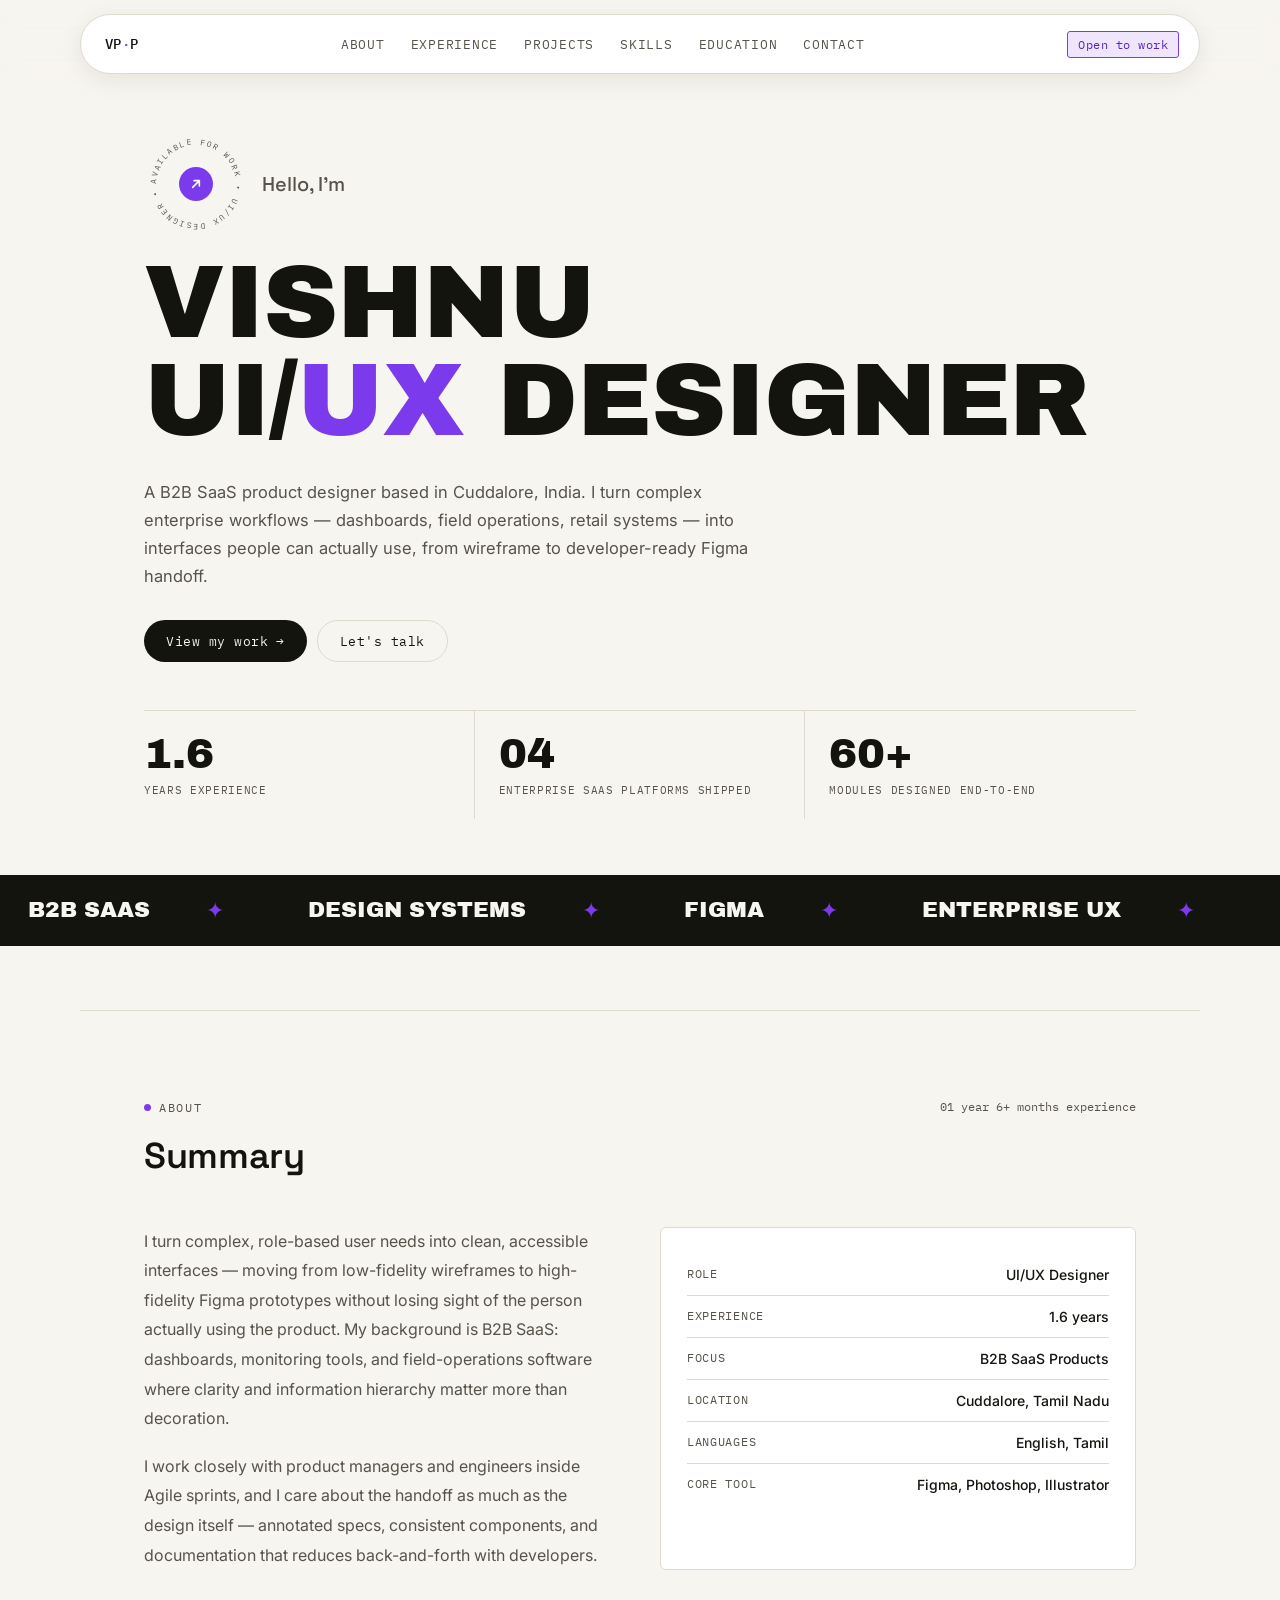
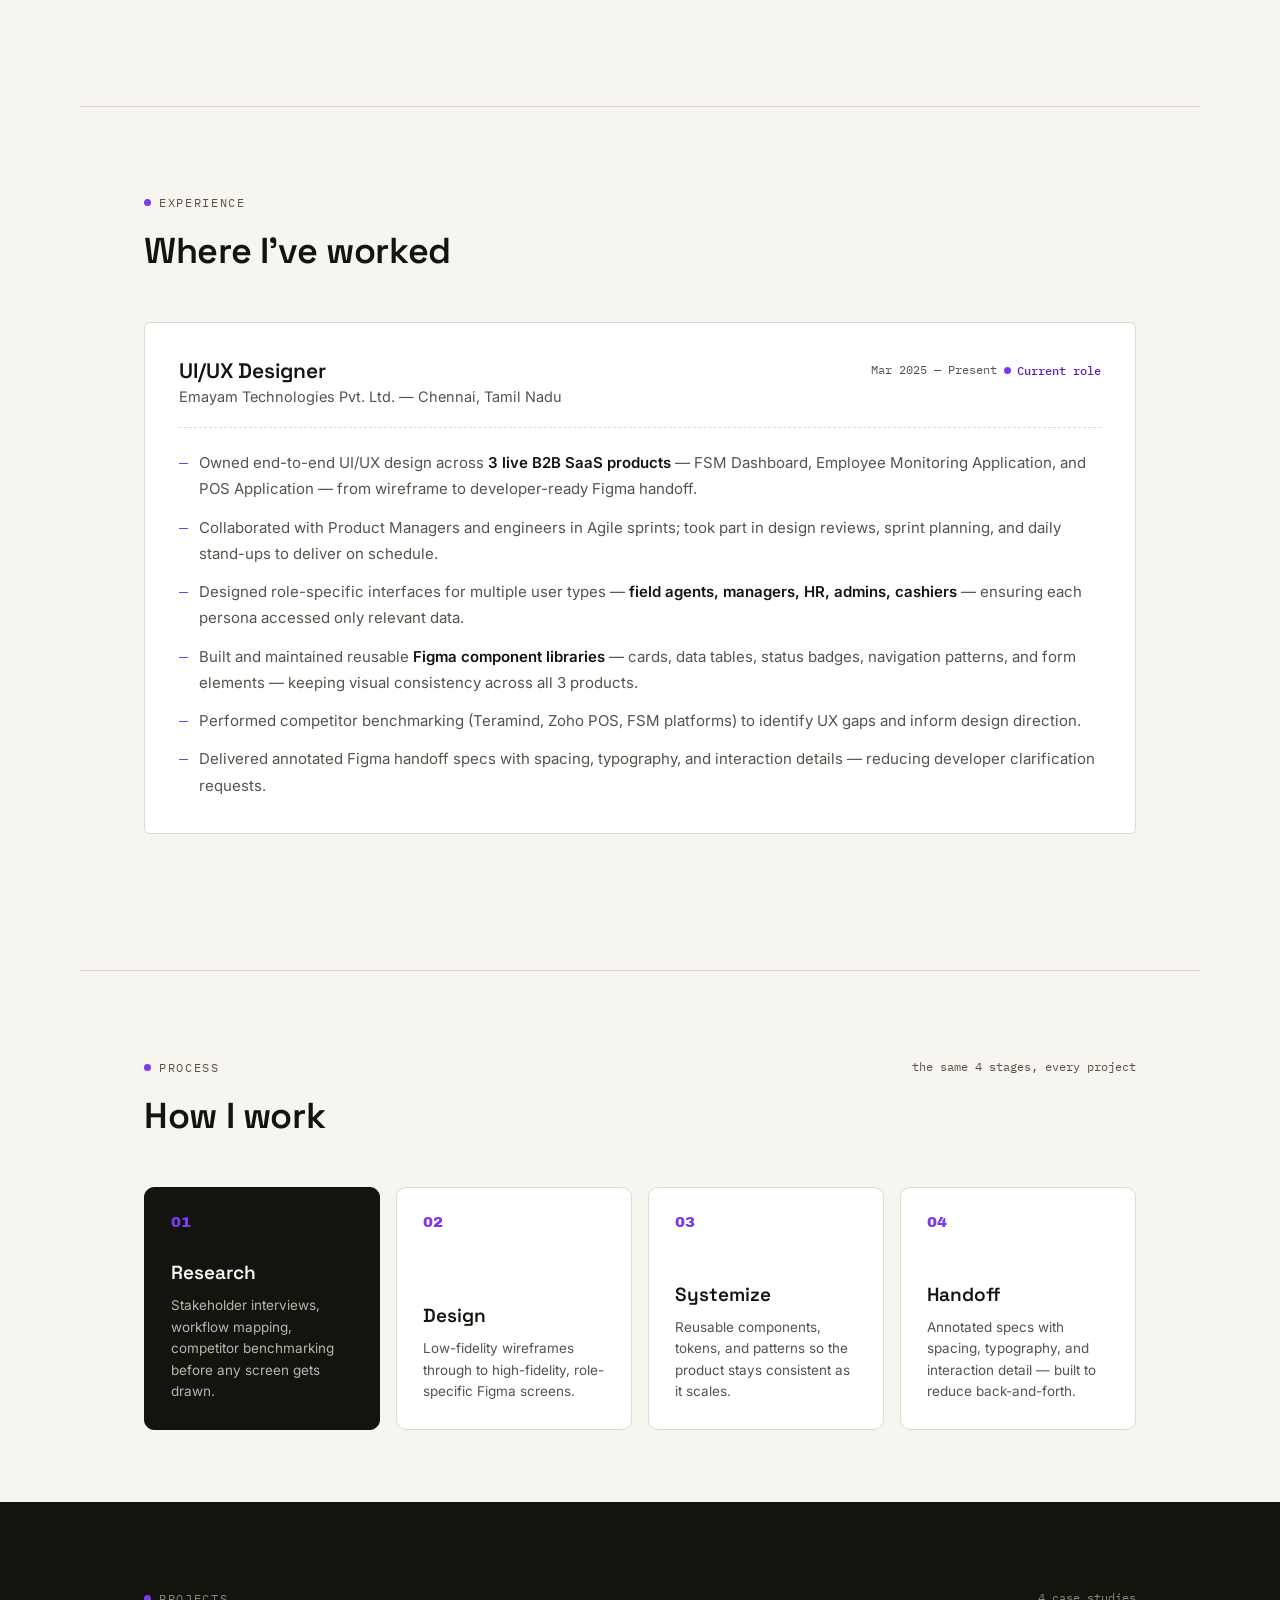
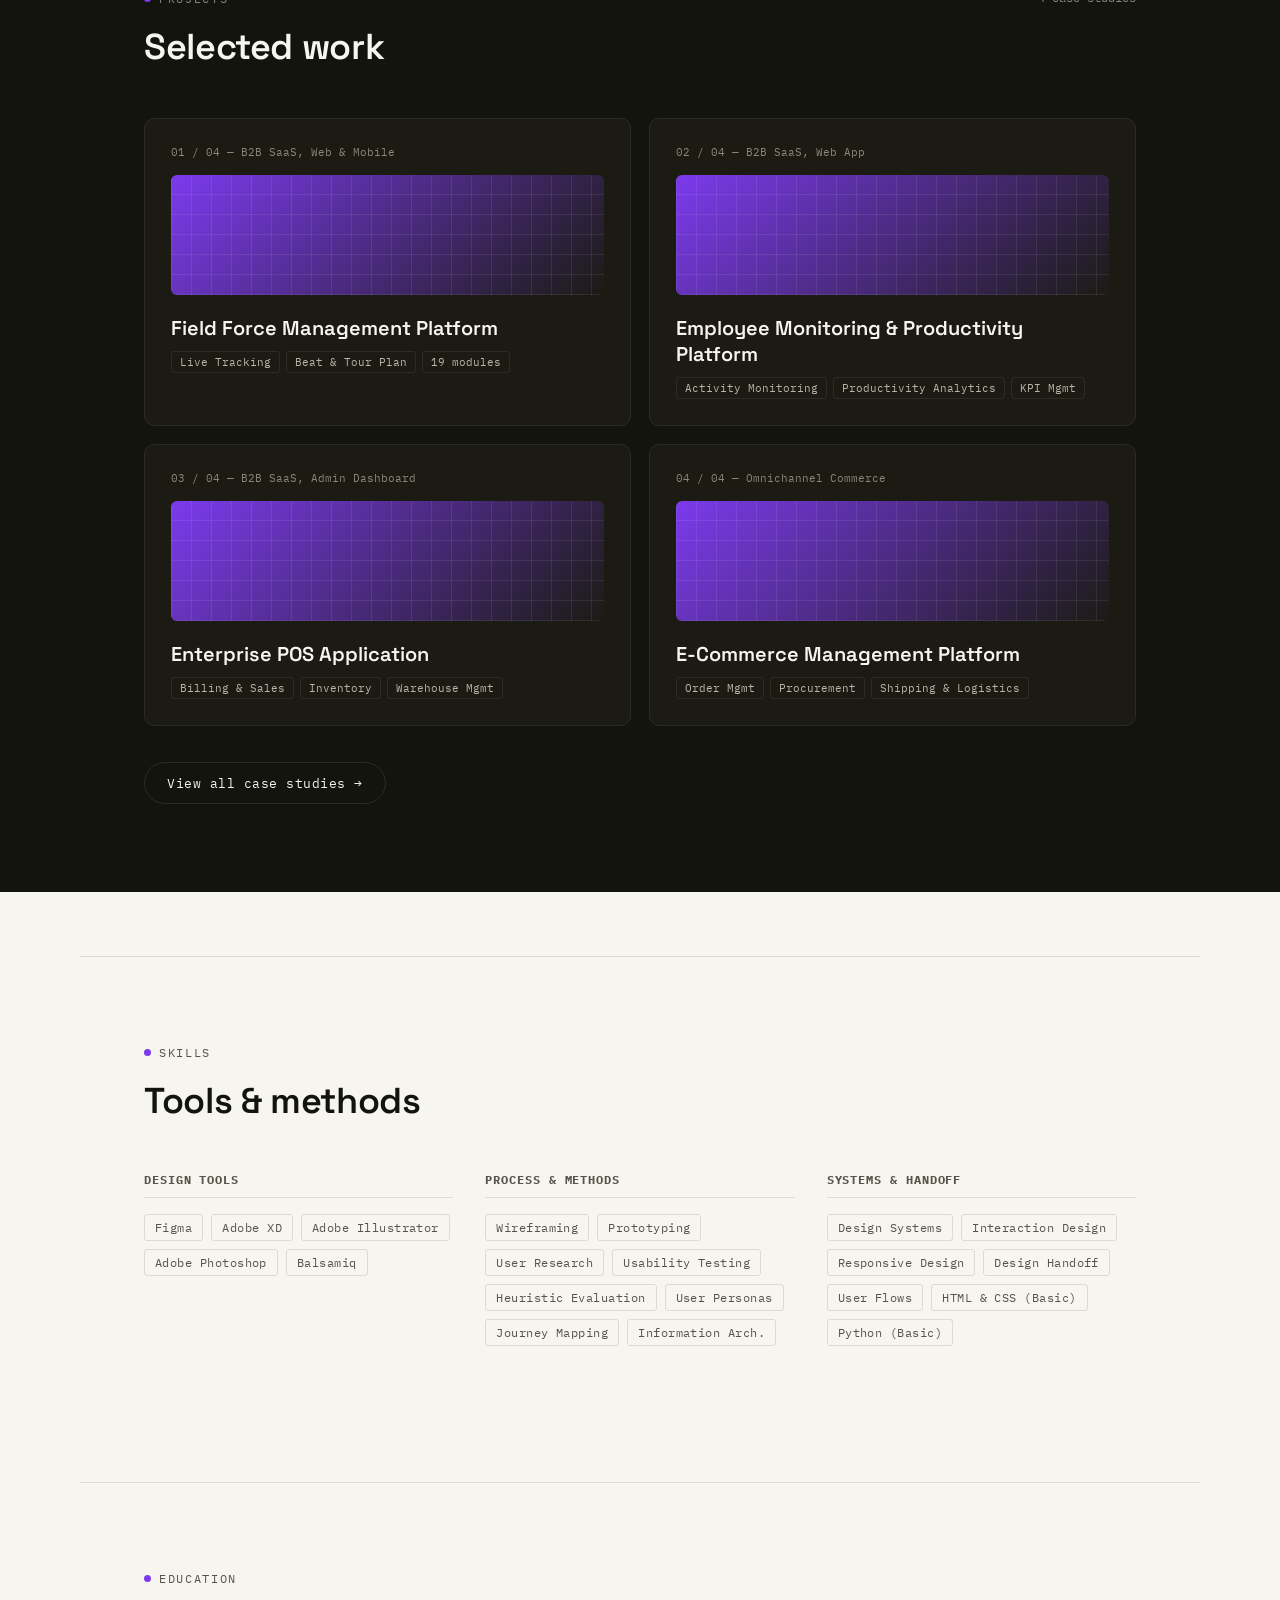
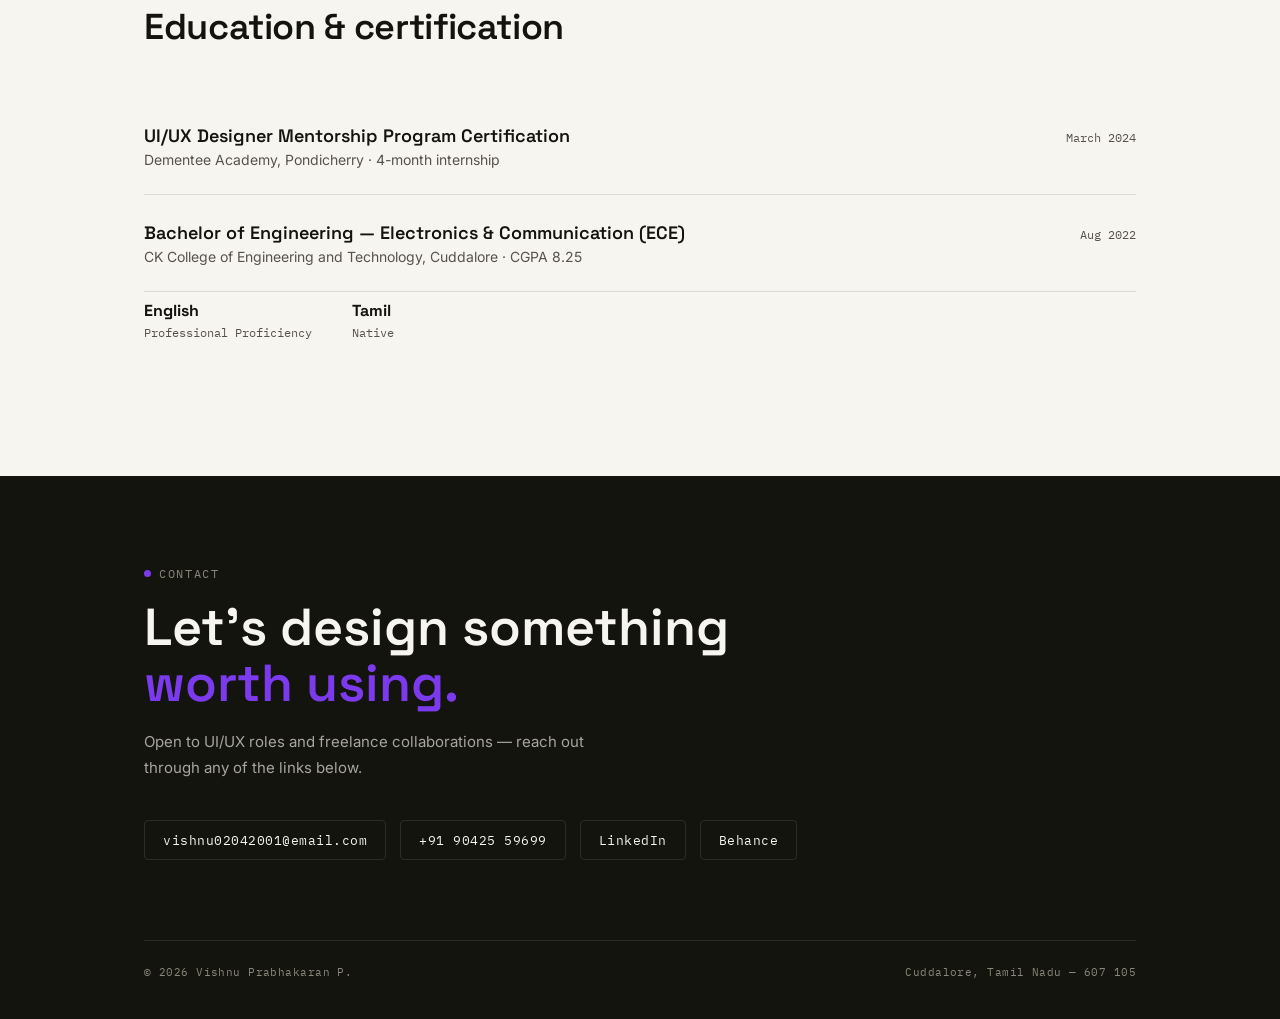
==== commit 3e983115: "adding animations in the portfolio" ====
--- a/index.html
+++ b/index.html
@@ -59,21 +59,21 @@
       can actually use, from wireframe to developer-ready Figma handoff.
     </p>
     <div class="hero-meta" style="margin-top:30px;">
-      <a href="projects.html" class="btn btn-solid">View my work →</a>
+      <a href="projects.html" class="btn btn-solid">View my work <span class="arrow">→</span></a>
       <a href="#contact" class="btn btn-outline">Let's talk</a>
     </div>
 
     <div class="stat-row">
-      <div class="stat-item">
-        <div class="stat-num">1.6</div>
+      <div class="stat-item reveal">
+        <div class="stat-num" data-target="1.6">0.0</div>
         <div class="stat-label">Years experience</div>
       </div>
-      <div class="stat-item">
-        <div class="stat-num">04</div>
+      <div class="stat-item reveal reveal-delay-1">
+        <div class="stat-num" data-target="4" data-pad="true">00</div>
         <div class="stat-label">Enterprise SaaS platforms shipped</div>
       </div>
-      <div class="stat-item">
-        <div class="stat-num">60+</div>
+      <div class="stat-item reveal reveal-delay-2">
+        <div class="stat-num" data-target="60" data-suffix="+">0</div>
         <div class="stat-label">Modules designed end-to-end</div>
       </div>
     </div>
@@ -97,14 +97,14 @@
 
   <!-- ABOUT -->
   <section id="about" class="bordered wrap">
-    <div class="section-head">
+    <div class="section-head reveal">
       <div>
         <div class="eyebrow"><span class="dot"></span>About</div>
         <h2 class="h-title">Summary</h2>
       </div>
       <span class="h-note">01 year 6+ months experience</span>
     </div>
-    <div class="about-grid">
+    <div class="about-grid reveal">
       <div class="about-text">
         <p>
           I turn complex, role-based user needs into clean, accessible interfaces — moving from
@@ -132,13 +132,13 @@
 
   <!-- EXPERIENCE -->
   <section id="experience" class="bordered wrap">
-    <div class="section-head">
+    <div class="section-head reveal">
       <div>
         <div class="eyebrow"><span class="dot"></span>Experience</div>
         <h2 class="h-title">Where I've worked</h2>
       </div>
     </div>
-    <div class="exp-card">
+    <div class="exp-card reveal">
       <div class="exp-top">
         <div>
           <div class="exp-role">UI/UX Designer</div>
@@ -162,7 +162,7 @@
 
   <!-- PROCESS -->
   <section class="bordered wrap">
-    <div class="section-head">
+    <div class="section-head reveal">
       <div>
         <div class="eyebrow"><span class="dot"></span>Process</div>
         <h2 class="h-title">How I work</h2>
@@ -170,28 +170,28 @@
       <span class="h-note">the same 4 stages, every project</span>
     </div>
     <div class="process-grid">
-      <div class="process-card dark">
+      <div class="process-card dark reveal">
         <div class="pc-num">01</div>
         <div>
           <div class="pc-title">Research</div>
           <div class="pc-desc">Stakeholder interviews, workflow mapping, competitor benchmarking before any screen gets drawn.</div>
         </div>
       </div>
-      <div class="process-card">
+      <div class="process-card reveal reveal-delay-1">
         <div class="pc-num">02</div>
         <div>
           <div class="pc-title">Design</div>
           <div class="pc-desc">Low-fidelity wireframes through to high-fidelity, role-specific Figma screens.</div>
         </div>
       </div>
-      <div class="process-card">
+      <div class="process-card reveal reveal-delay-2">
         <div class="pc-num">03</div>
         <div>
           <div class="pc-title">Systemize</div>
           <div class="pc-desc">Reusable components, tokens, and patterns so the product stays consistent as it scales.</div>
         </div>
       </div>
-      <div class="process-card">
+      <div class="process-card reveal reveal-delay-3">
         <div class="pc-num">04</div>
         <div>
           <div class="pc-title">Handoff</div>
@@ -204,7 +204,7 @@
   <!-- SELECTED WORK (dark) -->
   <section class="work-dark">
     <div class="wrap">
-      <div class="section-head">
+      <div class="section-head reveal">
         <div>
           <div class="eyebrow"><span class="dot"></span>Projects</div>
           <h2 class="h-title">Selected work</h2>
@@ -212,25 +212,25 @@
         <span class="h-note">4 case studies</span>
       </div>
       <div class="work-grid">
-        <a class="work-tile" href="projects/field-force-management.html">
+        <a class="work-tile reveal" href="projects/field-force-management.html">
           <div class="wt-index">01 / 04 — B2B SaaS, Web &amp; Mobile</div>
           <div class="wt-visual"><div class="grid-lines"></div></div>
           <div class="wt-title">Field Force Management Platform</div>
           <div class="wt-tags"><span>Live Tracking</span><span>Beat &amp; Tour Plan</span><span>19 modules</span></div>
         </a>
-        <a class="work-tile" href="projects/employee-monitoring.html">
+        <a class="work-tile reveal reveal-delay-1" href="projects/employee-monitoring.html">
           <div class="wt-index">02 / 04 — B2B SaaS, Web App</div>
           <div class="wt-visual"><div class="grid-lines"></div></div>
           <div class="wt-title">Employee Monitoring &amp; Productivity Platform</div>
           <div class="wt-tags"><span>Activity Monitoring</span><span>Productivity Analytics</span><span>KPI Mgmt</span></div>
         </a>
-        <a class="work-tile" href="projects/pos-application.html">
+        <a class="work-tile reveal reveal-delay-2" href="projects/pos-application.html">
           <div class="wt-index">03 / 04 — B2B SaaS, Admin Dashboard</div>
           <div class="wt-visual"><div class="grid-lines"></div></div>
           <div class="wt-title">Enterprise POS Application</div>
           <div class="wt-tags"><span>Billing &amp; Sales</span><span>Inventory</span><span>Warehouse Mgmt</span></div>
         </a>
-        <a class="work-tile" href="projects/ecommerce-platform.html">
+        <a class="work-tile reveal reveal-delay-3" href="projects/ecommerce-platform.html">
           <div class="wt-index">04 / 04 — Omnichannel Commerce</div>
           <div class="wt-visual"><div class="grid-lines"></div></div>
           <div class="wt-title">E-Commerce Management Platform</div>
@@ -243,7 +243,7 @@
 
   <!-- SKILLS -->
   <section id="skills" class="bordered wrap">
-    <div class="section-head">
+    <div class="section-head reveal">
       <div>
         <div class="eyebrow"><span class="dot"></span>Skills</div>
         <h2 class="h-title">Tools &amp; methods</h2>
@@ -290,7 +290,7 @@
 
   <!-- EDUCATION -->
   <section id="education" class="bordered wrap">
-    <div class="section-head">
+    <div class="section-head reveal">
       <div>
         <div class="eyebrow"><span class="dot"></span>Education</div>
         <h2 class="h-title">Education &amp; certification</h2>
@@ -337,19 +337,6 @@
   </div>
 </footer>
 
-<script>
-  const menuBtn = document.getElementById('menuBtn');
-  const drawer = document.getElementById('mobileDrawer');
-  menuBtn.addEventListener('click', () => {
-    menuBtn.classList.toggle('open');
-    drawer.classList.toggle('open');
-    document.body.classList.toggle('nav-locked');
-  });
-  drawer.querySelectorAll('a').forEach(a => a.addEventListener('click', () => {
-    menuBtn.classList.remove('open');
-    drawer.classList.remove('open');
-    document.body.classList.remove('nav-locked');
-  }));
-</script>
+<script src="assets/main.js"></script>
 </body>
 </html>
--- a/assets/style.css
+++ b/assets/style.css
@@ -7,10 +7,10 @@
   /* 30% — near-black ink, used for text + inverted sections */
   --ink: #14140F;
   --ink-soft: #57534A;
-  /* 10% — electric indigo: trust + technology, fits B2B SaaS positioning */
-  --accent: #3552FF;
-  --accent-soft: #E4E9FF;
-  --accent-dark: #263CC7;
+  /* 10% — violet: craft + tool-native (nods to Figma), distinctive without being loud */
+  --accent: #7C3AED;
+  --accent-soft: #EFE6FE;
+  --accent-dark: #5B21B6;
 
   --line: #DEDACD;
   --white: #FFFFFF;
@@ -145,7 +145,7 @@
 
 /* ---------- section shell ---------- */
 section{padding-top:64px; padding-bottom:64px;}
-section.bordered{border-top:1px solid var(--line); margin-top:64px; padding-top:88px;}
+section.bordered{border-top:1px solid var(--line); margin-top:64px; padding-top:88px; padding-bottom:72px;}
 .section-head{
   display:flex; align-items:baseline; justify-content:space-between;
   margin-bottom:48px; gap:24px; flex-wrap:wrap;
@@ -382,8 +382,9 @@
 }
 header.pill-nav nav.wrap{
   max-width:var(--max); margin:0 auto; padding:0 20px 0 24px;
-  background:rgba(247,245,239,.92); backdrop-filter:blur(10px);
+  background:var(--white);
   border:1px solid var(--line); border-radius:100px;
+  box-shadow:0 6px 24px rgba(20,20,15,.08);
   height:60px;
 }
 header.pill-nav .navlinks{gap:26px;}
@@ -492,3 +493,34 @@
 .btn-solid:hover{background:var(--accent);}
 .btn-outline{border:1px solid var(--line); color:var(--ink);}
 .btn-outline:hover{border-color:var(--accent); color:var(--accent);}
+
+/* =======================================================
+   ANIMATION LAYER
+   ======================================================= */
+
+/* scroll reveals */
+.reveal{
+  opacity:0; translate:0 22px;
+  transition:opacity .6s cubic-bezier(.2,.6,.2,1), translate .6s cubic-bezier(.2,.6,.2,1);
+}
+.reveal.in-view{opacity:1; translate:0 0;}
+.reveal-delay-1{transition-delay:.08s;}
+.reveal-delay-2{transition-delay:.16s;}
+.reveal-delay-3{transition-delay:.24s;}
+@media (prefers-reduced-motion: reduce){
+  .reveal{transition:none; opacity:1; transform:none;}
+}
+
+/* card hover lift — unified across all card types */
+.process-card, .work-tile, .proj-card, .module-card, .exp-card, .about-facts{
+  transition:transform .25s ease, border-color .25s ease, box-shadow .25s ease;
+}
+.process-card:hover, .proj-card:hover, .module-card:hover{
+  transform:translateY(-4px); border-color:var(--accent);
+  box-shadow:0 14px 32px rgba(20,20,15,.08);
+}
+.work-tile:hover{box-shadow:0 14px 32px rgba(0,0,0,.35);}
+
+/* button / link arrow micro-interaction */
+.arrow{display:inline-block; transition:transform .22s ease;}
+.btn:hover .arrow, a:hover .arrow{transform:translateX(4px);}
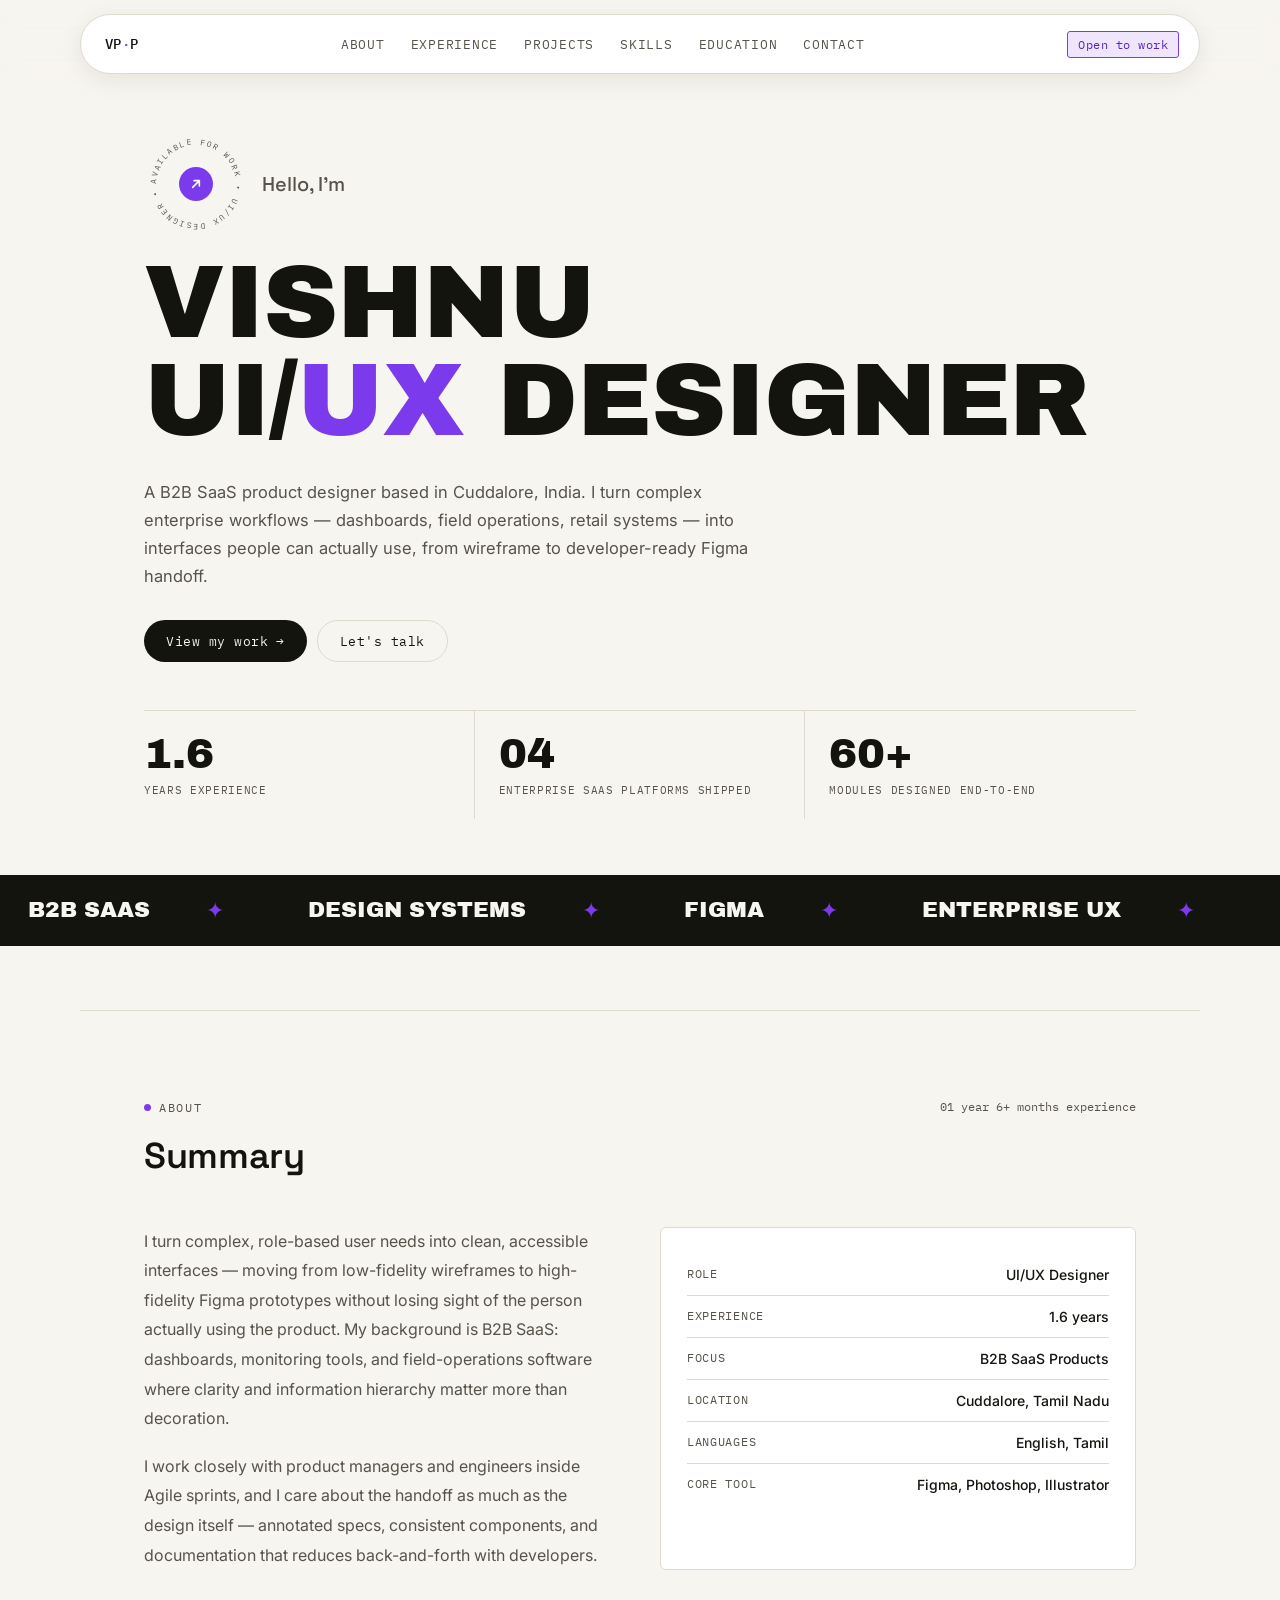
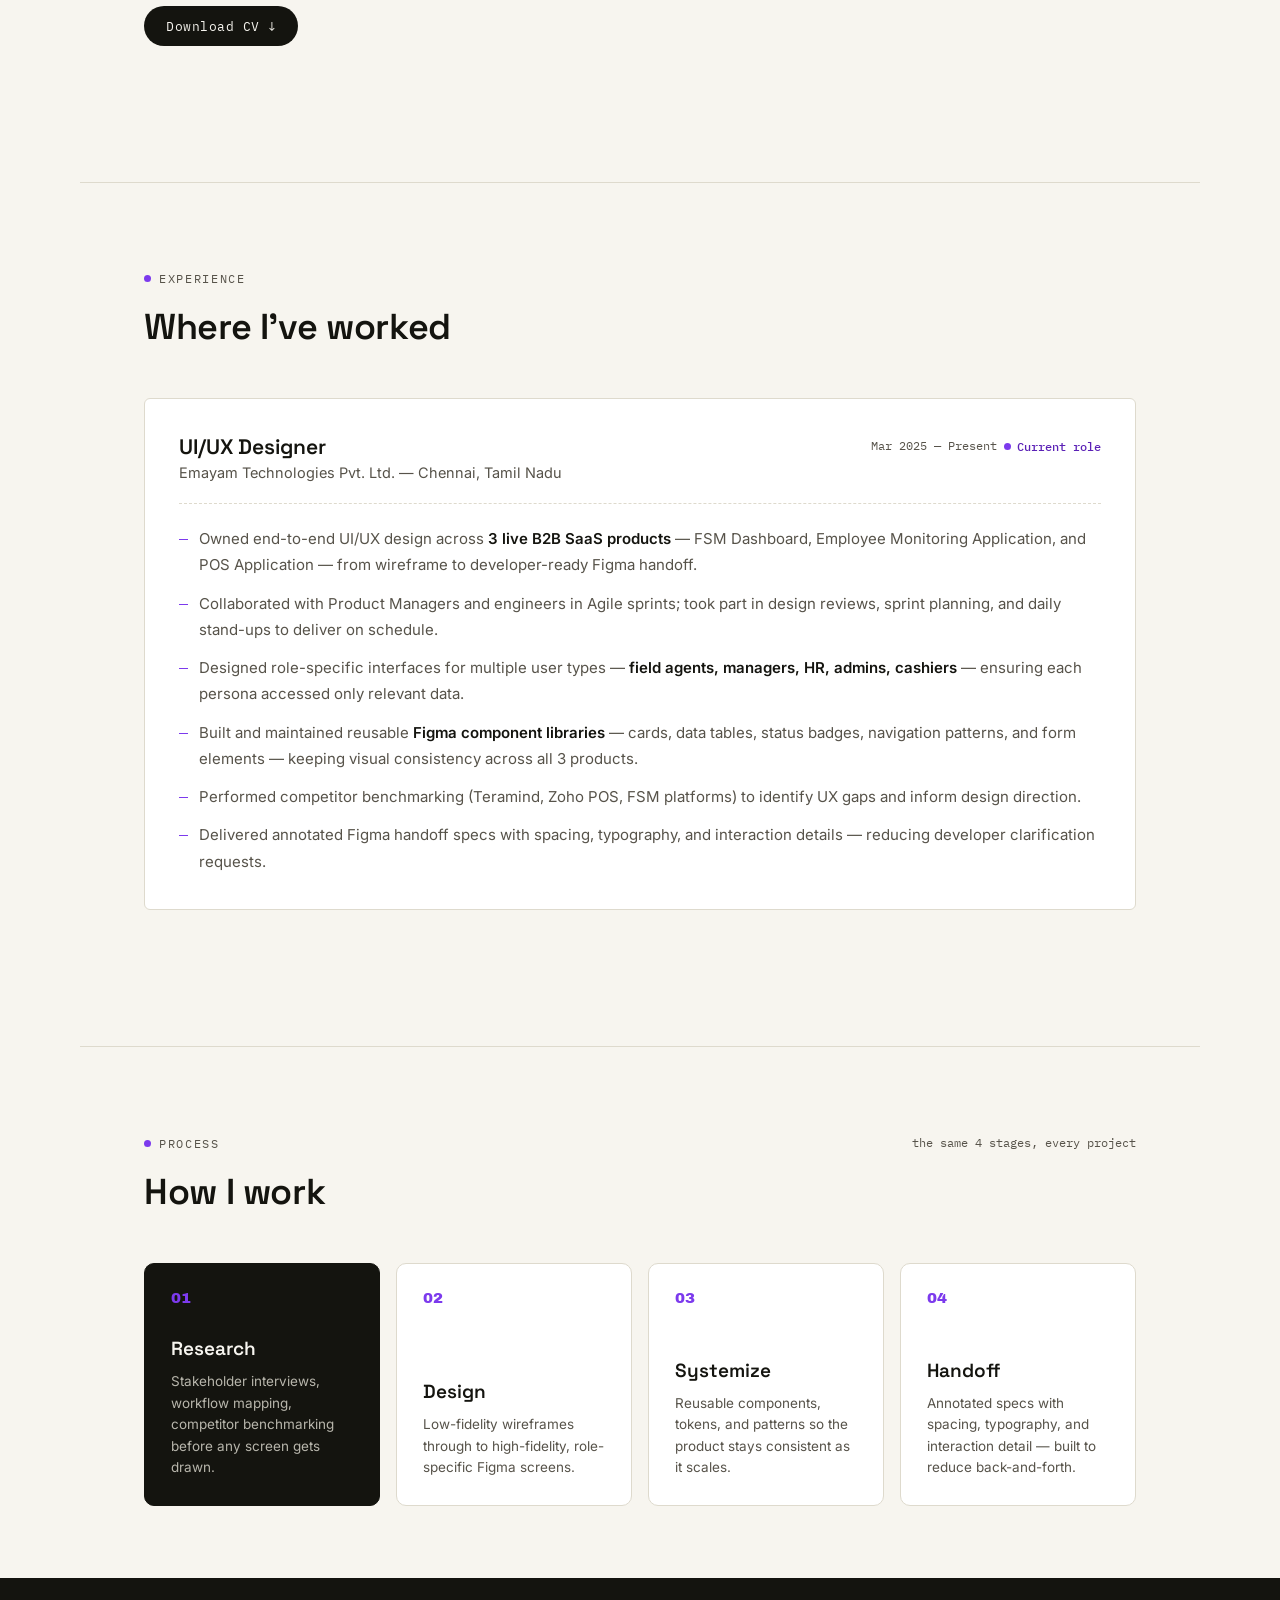
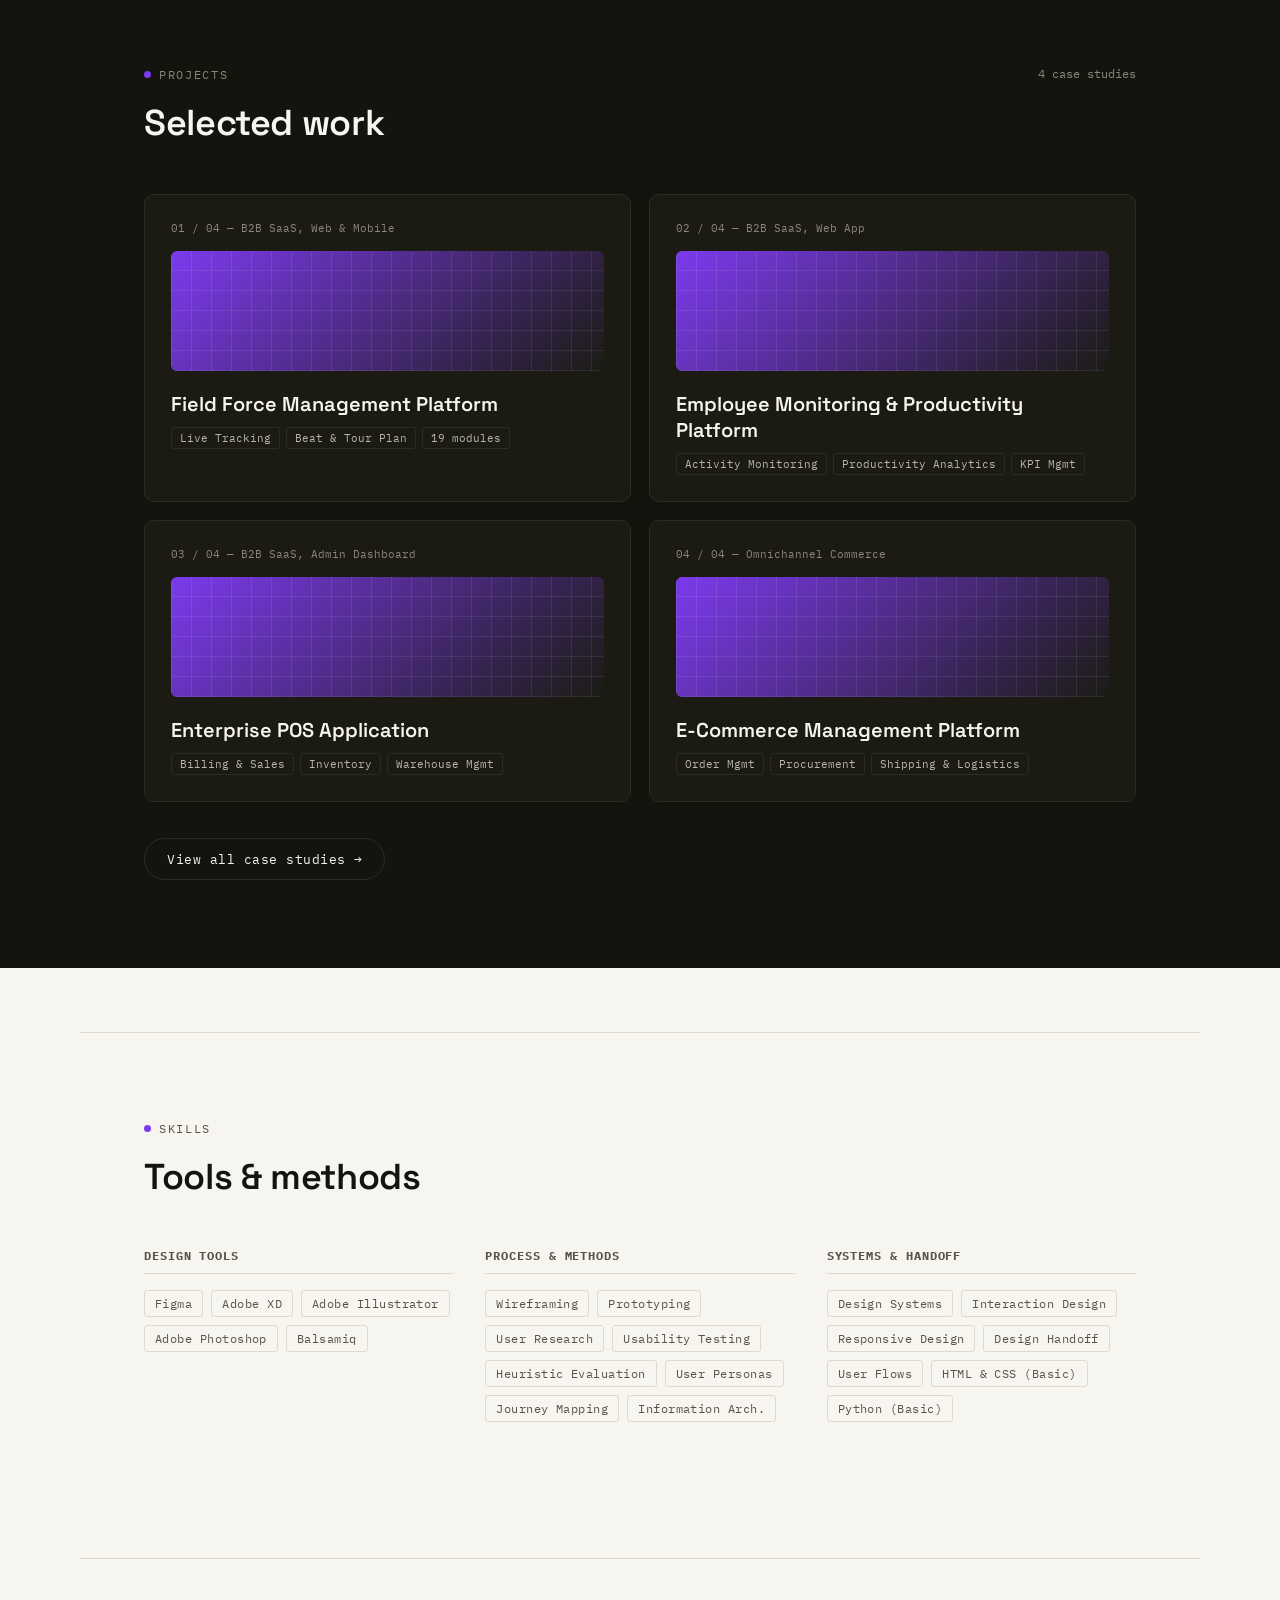
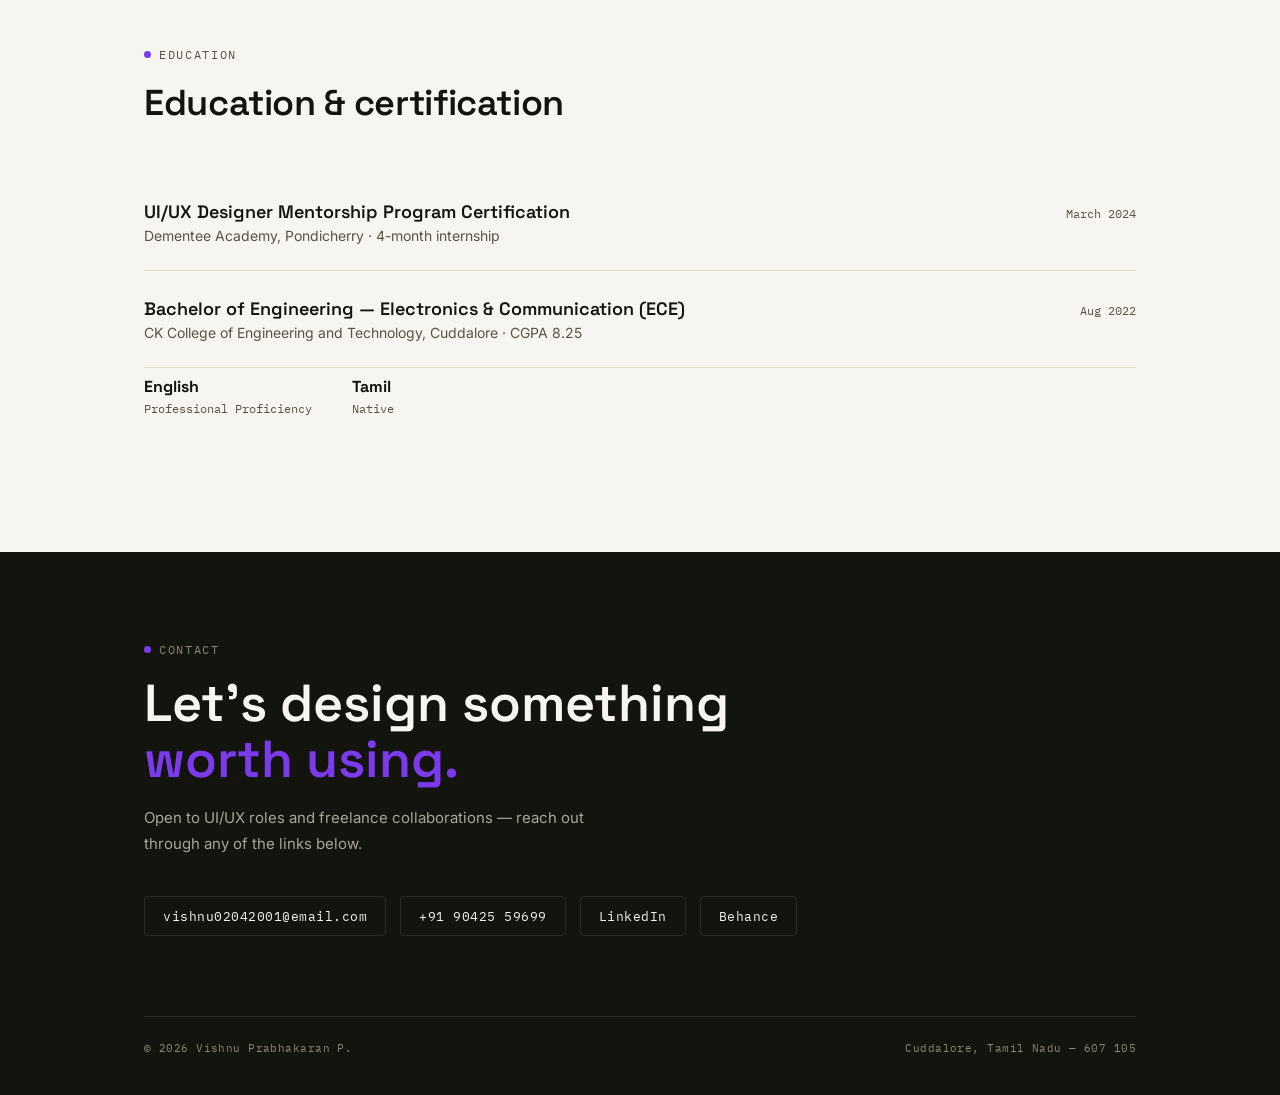
==== commit 1e3bfd88: "add cv and some bug fixes" ====
--- a/index.html
+++ b/index.html
@@ -127,6 +127,9 @@
         <div class="fact-row"><span class="k">Languages</span><span class="v">English, Tamil</span></div>
         <div class="fact-row"><span class="k">Core tool</span><span class="v">Figma, Photoshop, Illustrator</span></div>
       </div>
+    </div>
+    <div style="margin-top:36px;">
+      <a href="assets/files/Vishnu_Prabhakaran_Resume.pdf" download class="btn btn-solid reveal">Download CV <span class="arrow">↓</span></a>
     </div>
   </section>
 
@@ -237,7 +240,7 @@
           <div class="wt-tags"><span>Order Mgmt</span><span>Procurement</span><span>Shipping &amp; Logistics</span></div>
         </a>
       </div>
-      <div style="margin-top:36px;"><a href="projects.html" class="btn btn-outline" style="border-color:#2C2B24; color:var(--paper);">View all case studies →</a></div>
+      <div style="margin-top:36px;"><a href="projects.html" class="btn btn-outline-dark reveal">View all case studies <span class="arrow">→</span></a></div>
     </div>
   </section>
 
--- a/assets/style.css
+++ b/assets/style.css
@@ -493,6 +493,8 @@
 .btn-solid:hover{background:var(--accent);}
 .btn-outline{border:1px solid var(--line); color:var(--ink);}
 .btn-outline:hover{border-color:var(--accent); color:var(--accent);}
+.btn-outline-dark{border:1px solid #2C2B24; color:var(--paper);}
+.btn-outline-dark:hover{border-color:var(--accent); color:var(--accent);}
 
 /* =======================================================
    ANIMATION LAYER
